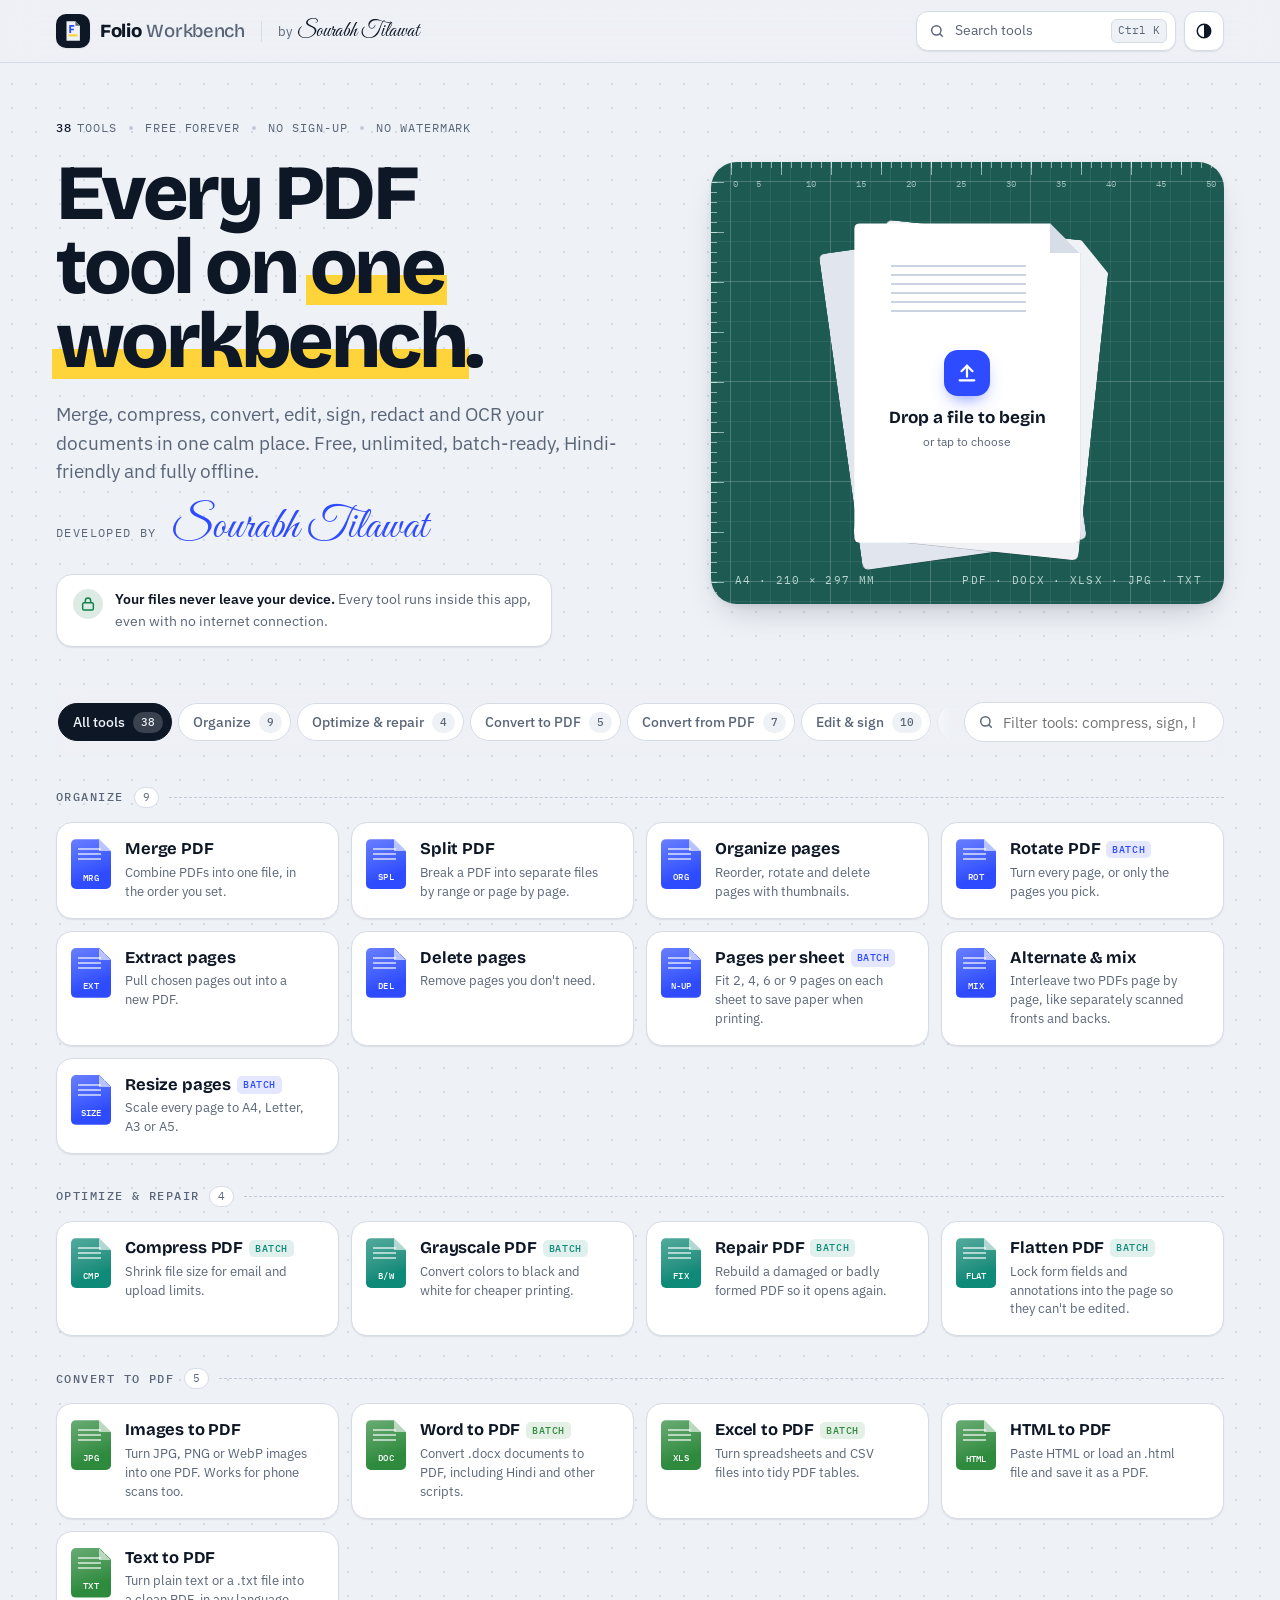
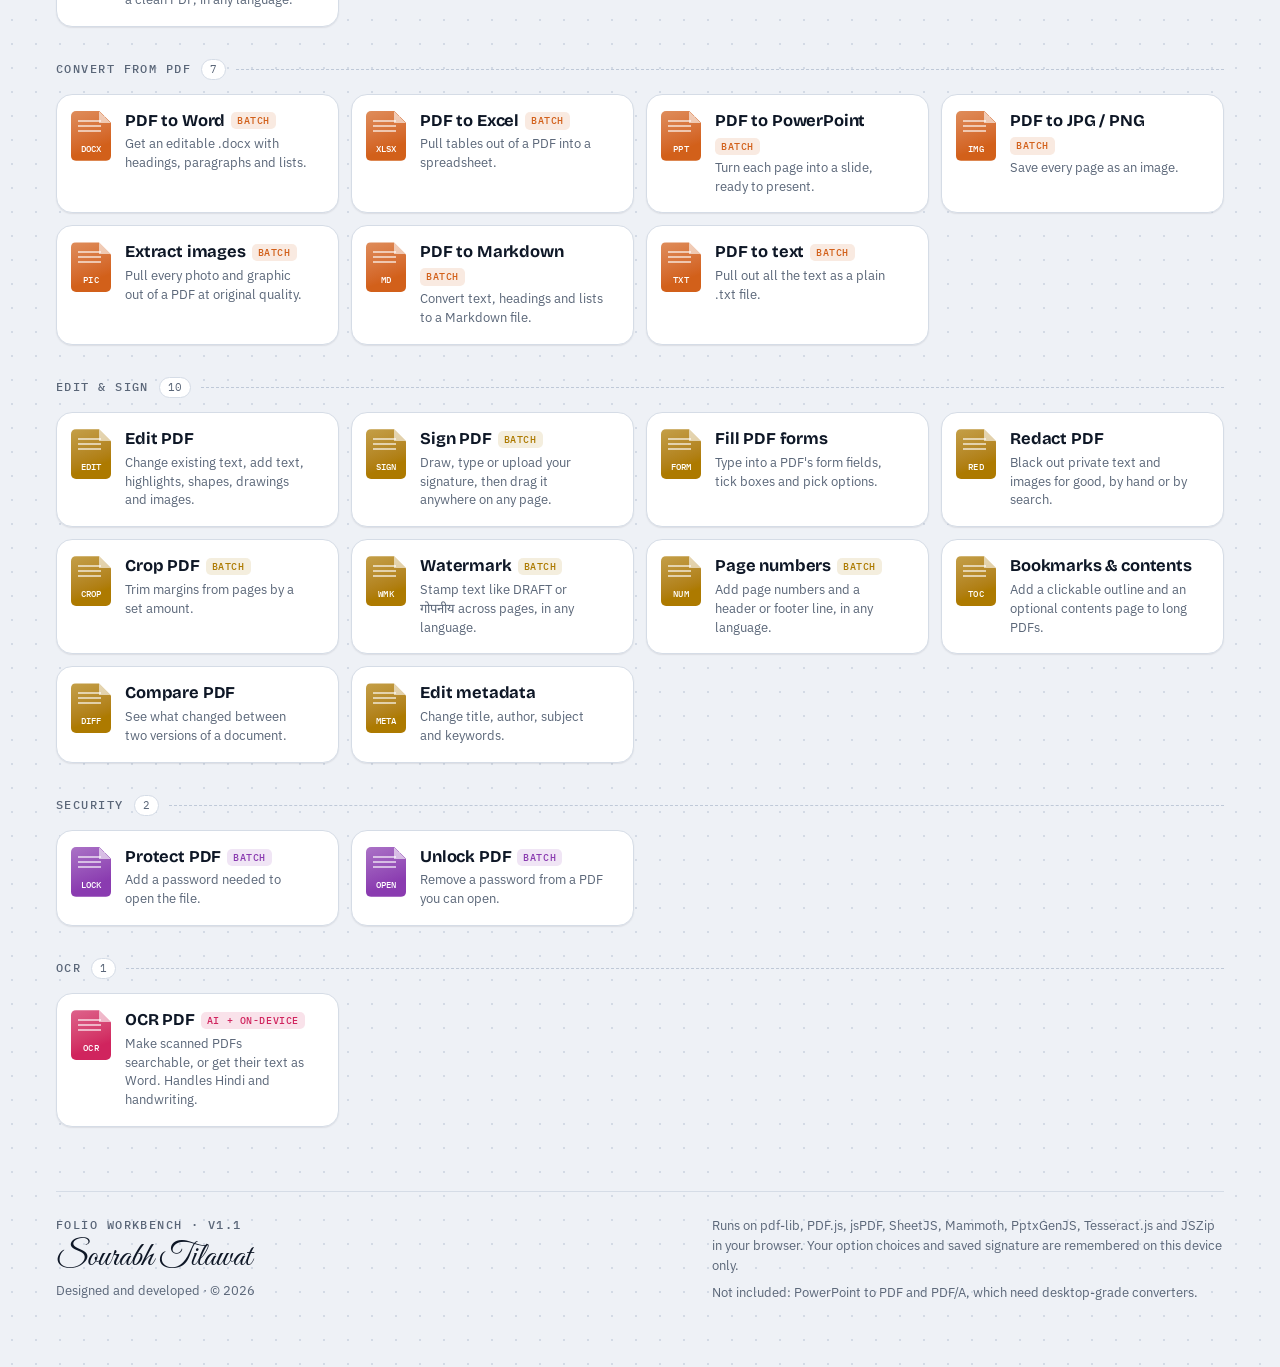
==== app/src/main/assets/www/index.html @ 25702f63 "Folio Workbench 1.1.0 Android project and bundle build workflow Co-Authored-By: Claude Opus 5.5 <nor" ====
<!doctype html><html lang="en"><head><meta charset="utf-8"><meta name="viewport" content="width=device-width,initial-scale=1,viewport-fit=cover"><style>:root{color-scheme:light;padding-top:env(safe-area-inset-top,0px);padding-bottom:env(safe-area-inset-bottom,0px)}body{margin:0;font:14px system-ui,sans-serif}img{max-width:100%}[hidden]{display:none!important}</style><meta name="theme-color" content="#13202D"><meta name="author" content="Sourabh Tilawat"><link rel="icon" href="icon.png"></head><body><script>window.FOLIO_ENV={offline:true,shell:"android"};</script><title>Folio Workbench</title>
<meta name="claude:viewport-fit-sides" content="cover">
<link rel="stylesheet" href="fonts/fonts.css">
<style>
/* Layout: sticky top bar (logo, search palette, theme). Home = hero (copy + a cutting-mat drop zone that takes any file) → sticky category tabs + filter → tool grid.
   A tool opens the bench: title + 3-step tracker, a files/page panel, a sticky options panel with the run button, then results. */
:root{
  --bg:#EEF1F6; --surface:#FFFFFF; --sunk:#E2E7EF; --ink:#0E1726; --muted:#5A6678; --line:#D5DCE6; --line2:#BFC9D8; --dot:#D3DAE5;
  --accent:#2F4BFF; --accent-ink:#FFFFFF; --accent-soft:#E2E7FF; --mark:#FFD43B; --sheet-ink:#FFFFFF;
  --g0:#2F4BFF; --g1:#0E8A78; --g2:#2E8B3E; --g3:#D2601A; --g4:#AD7A00; --g5:#8A3BB0; --g6:#D0245E;
  --ok:#13804A; --bad:#C2261B; --ins:#D7F2DF; --del:#FBDADA;
  --mat:#1D5A52; --mat-line:rgba(255,255,255,.07); --mat-line2:rgba(255,255,255,.14); --mat-tick:rgba(233,255,248,.55); --mat-ink:#E9FFF8;
  --paper:#FFFFFF; --paper2:#F0F2F6; --paper3:#E1E6EE; --paper-ink:#0E1726; --paper-rule:#CBD3E0; --paper-fold:#D7DDE7;
  --glass:rgba(238,241,246,.8);
  --shadow-1:0 1px 2px rgba(14,23,38,.06),0 1px 1px rgba(14,23,38,.03);
  --shadow-2:0 14px 34px -14px rgba(14,23,38,.28),0 2px 6px rgba(14,23,38,.06);
  --f-display:"Bricolage Grotesque","Segoe UI",system-ui,sans-serif;
  --f-body:"IBM Plex Sans",system-ui,-apple-system,"Segoe UI",Roboto,"Noto Sans","Noto Sans Devanagari",sans-serif;
  --f-mono:"IBM Plex Mono",ui-monospace,SFMono-Regular,Menlo,Consolas,monospace;
  --f-sig:"Great Vibes","Sacramento","Segoe Script","Brush Script MT",cursive;
  --tbh:62px; --r:16px; --ease:cubic-bezier(.2,.8,.2,1);
}
@media (prefers-color-scheme: dark){:root:not([data-theme="light"]){
  --bg:#090E18; --surface:#111A2B; --sunk:#172238; --ink:#E8EDF7; --muted:#95A2B8; --line:#22304A; --line2:#33456A; --dot:#172238;
  --accent:#8B9BFF; --accent-ink:#0A0F1C; --accent-soft:#1C2552; --mark:#F5C924; --sheet-ink:#0A0F1C;
  --g0:#8B9BFF; --g1:#3FD0B8; --g2:#6BD47C; --g3:#FF9A55; --g4:#F0C54A; --g5:#D49BF0; --g6:#FF7AA8;
  --ok:#4CD08E; --bad:#FF7A6B; --ins:#173F2B; --del:#4F1F27;
  --mat:#123A35; --mat-line:rgba(255,255,255,.05); --mat-line2:rgba(255,255,255,.10); --mat-tick:rgba(207,245,234,.45); --mat-ink:#CFF5EA;
  --glass:rgba(9,14,24,.78);
  --shadow-1:0 1px 2px rgba(0,0,0,.4); --shadow-2:0 18px 40px -16px rgba(0,0,0,.75),0 2px 6px rgba(0,0,0,.35);
  color-scheme:dark;
}}
:root[data-theme="dark"]{
  --bg:#090E18; --surface:#111A2B; --sunk:#172238; --ink:#E8EDF7; --muted:#95A2B8; --line:#22304A; --line2:#33456A; --dot:#172238;
  --accent:#8B9BFF; --accent-ink:#0A0F1C; --accent-soft:#1C2552; --mark:#F5C924; --sheet-ink:#0A0F1C;
  --g0:#8B9BFF; --g1:#3FD0B8; --g2:#6BD47C; --g3:#FF9A55; --g4:#F0C54A; --g5:#D49BF0; --g6:#FF7AA8;
  --ok:#4CD08E; --bad:#FF7A6B; --ins:#173F2B; --del:#4F1F27;
  --mat:#123A35; --mat-line:rgba(255,255,255,.05); --mat-line2:rgba(255,255,255,.10); --mat-tick:rgba(207,245,234,.45); --mat-ink:#CFF5EA;
  --glass:rgba(9,14,24,.78);
  --shadow-1:0 1px 2px rgba(0,0,0,.4); --shadow-2:0 18px 40px -16px rgba(0,0,0,.75),0 2px 6px rgba(0,0,0,.35);
  color-scheme:dark;
}
*{box-sizing:border-box}
html{scroll-padding-top:calc(var(--tbh) + 80px)}
html,body{background:var(--bg);color:var(--ink)}
body{font-family:var(--f-body);font-size:15px;line-height:1.55;-webkit-font-smoothing:antialiased;background-image:radial-gradient(var(--dot) 1px,transparent 1.4px);background-size:24px 24px}
body::before{content:"";position:fixed;inset:0 0 auto;height:env(safe-area-inset-top,0px);z-index:30;background:var(--bg)}
h1,h2,h3,h4{font-family:var(--f-display);text-wrap:balance;margin:0}
button,input,select,textarea{font:inherit;color:inherit}
button{cursor:pointer}
:focus-visible{outline:2px solid var(--accent);outline-offset:2px}
.mono{font-family:var(--f-mono);font-size:13px;font-variant-numeric:tabular-nums}
.gut{padding-left:max(16px,env(safe-area-inset-left,0px));padding-right:max(16px,env(safe-area-inset-right,0px))}
.wrap{max-width:1200px;margin:0 auto;padding-block:0 64px}
.grow{flex:1}
kbd{font-family:var(--f-mono);font-size:11px;padding:2px 6px;border-radius:6px;border:1px solid var(--line);background:var(--bg);color:var(--muted);white-space:nowrap}

/* top bar */
.topbar{position:sticky;top:env(safe-area-inset-top,0px);z-index:20;background:var(--glass);-webkit-backdrop-filter:saturate(1.5) blur(16px);backdrop-filter:saturate(1.5) blur(16px);border-bottom:1px solid var(--line)}
.tb-in{max-width:1200px;margin:0 auto;height:var(--tbh);display:flex;align-items:center;gap:16px}
.logo{display:flex;align-items:center;gap:10px;text-decoration:none;color:var(--ink);font-family:var(--f-display);font-size:18.5px;letter-spacing:-.015em;min-width:0}
.logo-mark{width:34px;height:34px;border-radius:10px;background:var(--ink);display:grid;place-items:center;flex:none;box-shadow:var(--shadow-1);transition:transform .3s var(--ease)}
.logo:hover .logo-mark{transform:rotate(-8deg)}
.logo-mark svg{width:26px;height:26px}
.logo b{font-weight:800}
.logo-text span{font-weight:500;color:var(--muted)}
.tb-credit{font-size:12.5px;color:var(--muted);padding-left:16px;border-left:1px solid var(--line);white-space:nowrap}
.tb-credit b{font-family:var(--f-sig);font-weight:400;font-size:21px;color:var(--ink);margin-left:2px;line-height:1}
.tb-actions{margin-left:auto;display:flex;gap:8px;align-items:center}
.tb-search{display:flex;align-items:center;gap:10px;height:40px;padding:0 8px 0 12px;border-radius:12px;border:1px solid var(--line);background:var(--surface);color:var(--muted);min-width:260px;box-shadow:var(--shadow-1);transition:border-color .2s,color .2s,transform .2s var(--ease)}
.tb-search:hover{border-color:var(--line2);color:var(--ink)}
.tb-search span{flex:1;text-align:left;font-size:14px}
.tb-icon{width:40px;height:40px;border-radius:12px;border:1px solid var(--line);background:var(--surface);display:grid;place-items:center;color:var(--ink);box-shadow:var(--shadow-1);transition:transform .25s var(--ease)}
.tb-icon:hover{transform:rotate(18deg)}
@media (max-width:760px){.tb-credit{display:none}.tb-search{min-width:0;width:40px;padding:0;justify-content:center}.tb-search span,.tb-search kbd{display:none}}

/* hero */
.hero{display:grid;grid-template-columns:minmax(0,1.08fr) minmax(0,.92fr);grid-template-areas:"top mat" "bot mat";column-gap:52px;align-items:center;padding-block:56px 36px}
.hero-top{grid-area:top;align-self:end}.hero-bot{grid-area:bot;align-self:start}.mat{grid-area:mat}
@media (max-width:900px){.hero{grid-template-columns:minmax(0,1fr);grid-template-areas:"top" "mat" "bot";row-gap:26px;padding-block:30px 18px}.hero-bot .credit{margin-top:0}}
@media (max-width:440px){.eyebrow span:nth-child(4){display:none}}
.eyebrow{display:flex;flex-wrap:wrap;gap:6px 0;margin:0 0 18px;font-family:var(--f-mono);font-size:12px;letter-spacing:.08em;text-transform:uppercase;color:var(--muted)}
.eyebrow span{display:inline-flex;align-items:center}
.eyebrow span+span::before{content:"";width:4px;height:4px;border-radius:50%;background:var(--line2);margin:0 12px}
.eyebrow b{color:var(--ink);font-weight:500;margin-right:5px}
.hero h1{font-size:clamp(40px,6.3vw,78px);font-weight:800;letter-spacing:-.045em;line-height:.95}
.hl{background:linear-gradient(transparent 58%,var(--mark) 58%,var(--mark) 90%,transparent 90%);padding:0 .05em;margin:0 -.05em;-webkit-box-decoration-break:clone;box-decoration-break:clone}
.lede{margin:22px 0 0;font-size:clamp(16px,1.55vw,18.5px);color:var(--muted);max-width:52ch}
.credit{margin:20px 0 0;display:flex;align-items:baseline;flex-wrap:wrap;gap:4px 14px}
.credit span{font-family:var(--f-mono);font-size:11.5px;letter-spacing:.12em;text-transform:uppercase;color:var(--muted)}
.credit b{font-family:var(--f-sig);font-weight:400;font-size:clamp(34px,3.6vw,44px);line-height:1;color:var(--accent)}
.privacy{margin:24px 0 0;display:flex;gap:12px;align-items:flex-start;padding:14px 16px;border-radius:16px;background:var(--surface);border:1px solid var(--line);box-shadow:var(--shadow-1);font-size:14px;color:var(--muted);max-width:62ch}
.privacy .lk{flex:none;width:30px;height:30px;border-radius:50%;display:grid;place-items:center;background:color-mix(in srgb,var(--ok) 15%,transparent);color:var(--ok)}
.privacy b{color:var(--ink)}

/* the cutting mat drop zone */
.mat{position:relative;border-radius:26px;background-color:var(--mat);
  background-image:linear-gradient(var(--mat-line) 1px,transparent 1px),linear-gradient(90deg,var(--mat-line) 1px,transparent 1px),linear-gradient(var(--mat-line2) 1px,transparent 1px),linear-gradient(90deg,var(--mat-line2) 1px,transparent 1px);
  background-size:20px 20px,20px 20px,100px 100px,100px 100px;background-position:-1px 19px,19px -1px,-1px 19px,19px -1px;
  aspect-ratio:5/4.3;max-width:100%;min-height:300px;cursor:pointer;overflow:hidden;display:grid;place-items:center;box-shadow:var(--shadow-2);outline-offset:4px;transition:box-shadow .35s var(--ease),transform .35s var(--ease)}
.mat::before{content:"";position:absolute;left:20px;right:0;top:0;height:14px;background:repeating-linear-gradient(90deg,var(--mat-tick) 0 1px,transparent 1px 10px) top/100% 6px no-repeat,repeating-linear-gradient(90deg,var(--mat-tick) 0 1px,transparent 1px 50px) top/100% 13px no-repeat}
.mat::after{content:"";position:absolute;top:20px;bottom:0;left:0;width:14px;background:repeating-linear-gradient(180deg,var(--mat-tick) 0 1px,transparent 1px 10px) left/6px 100% no-repeat,repeating-linear-gradient(180deg,var(--mat-tick) 0 1px,transparent 1px 50px) left/13px 100% no-repeat}
.mat-nums{position:absolute;top:15px;left:20px;display:grid;grid-auto-flow:column;grid-auto-columns:50px;font-family:var(--f-mono);font-size:9px;color:var(--mat-ink);opacity:.6;pointer-events:none}
.mat-nums span{transform:translateX(-50%)}
.mat-nums span:first-child{transform:translateX(2px)}
.mat:hover,.mat.over{transform:translateY(-3px)}
.mat.over{box-shadow:0 0 0 3px var(--mark),var(--shadow-2)}
.stack{position:relative;width:min(44%,230px);aspect-ratio:210/297;transition:transform .5s var(--ease)}
.mat:hover .stack,.mat.over .stack{transform:translateY(-10px) rotate(-1deg) scale(1.03)}
.paper{position:absolute;inset:0;background:var(--paper);border-radius:6px;clip-path:polygon(0 0,calc(100% - 30px) 0,100% 30px,100% 100%,0 100%);filter:drop-shadow(0 14px 22px rgba(0,0,0,.35))}
.paper.p3{background:var(--paper3);transform:rotate(-8deg) translate(-16px,12px)}
.paper.p2{background:var(--paper2);transform:rotate(6deg) translate(16px,6px);transition:transform .5s var(--ease)}
.mat:hover .paper.p2,.mat.over .paper.p2{transform:rotate(11deg) translate(26px,10px)}
.paper.p1{display:flex;flex-direction:column;align-items:center;justify-content:center;gap:6px;text-align:center;padding:14px;color:var(--paper-ink);animation:float 7s ease-in-out infinite}
.paper.p1::after{content:"";position:absolute;top:0;right:0;width:30px;height:30px;background:linear-gradient(45deg,var(--paper-fold) 50%,transparent 50%)}
.paper .lines{position:absolute;left:16%;right:24%;top:13%;height:16%;background:repeating-linear-gradient(to bottom,var(--paper-rule) 0 2px,transparent 2px 9px)}
.paper .up{width:46px;height:46px;border-radius:14px;display:grid;place-items:center;background:var(--g0);color:#fff;margin-top:18%;box-shadow:0 8px 18px -8px rgba(47,75,255,.8);transition:transform .4s var(--ease)}
.mat:hover .paper .up,.mat.over .paper .up{transform:translateY(-4px)}
.paper strong{font-family:var(--f-display);font-size:clamp(14px,1.6vw,17px);line-height:1.15;margin-top:6px}
.paper small{font-size:12px;color:#5A6678}
.mat-dims,.mat-types{position:absolute;bottom:16px;font-family:var(--f-mono);font-size:10.5px;letter-spacing:.12em;color:var(--mat-ink);opacity:.75;pointer-events:none}
.mat-dims{left:24px}.mat-types{right:22px}
@media (max-width:480px){.mat-types,.mat-dims{display:none}}
@keyframes float{0%,100%{transform:translateY(0) rotate(-1.5deg)}50%{transform:translateY(-6px) rotate(-.4deg)}}

/* shelf */
.shelfbar{position:sticky;top:calc(env(safe-area-inset-top,0px) + var(--tbh));z-index:10;display:flex;flex-wrap:wrap;gap:10px 14px;align-items:center;padding-block:12px;margin-top:6px;background:var(--glass);-webkit-backdrop-filter:blur(14px);backdrop-filter:blur(14px)}
.tabs{display:flex;gap:6px;overflow-x:auto;scrollbar-width:none;min-width:0;flex:1 1 0;padding:2px;-webkit-mask-image:linear-gradient(90deg,#000 calc(100% - 28px),transparent);mask-image:linear-gradient(90deg,#000 calc(100% - 28px),transparent)}
.tabs::-webkit-scrollbar{display:none}
.tab{flex:none;display:inline-flex;align-items:center;gap:8px;height:38px;padding:0 8px 0 14px;border-radius:999px;border:1px solid var(--line);background:var(--surface);font-size:14px;font-weight:500;color:var(--muted);transition:background .2s,color .2s,border-color .2s}
.tab .n{font-family:var(--f-mono);font-size:11px;color:var(--muted);background:var(--bg);border-radius:999px;padding:2px 8px}
.tab:hover{color:var(--ink);border-color:var(--line2)}
.tab.on{background:var(--ink);color:var(--bg);border-color:var(--ink)}
.tab.on .n{background:color-mix(in srgb,var(--bg) 20%,transparent);color:var(--bg)}
.find{flex:0 0 260px;position:relative;display:block}
.find input{width:100%;height:40px;padding:0 14px 0 38px;border-radius:999px;border:1px solid var(--line);background:var(--surface);transition:border-color .2s,box-shadow .2s}
.find input:focus{outline:none;border-color:var(--accent);box-shadow:0 0 0 4px var(--accent-soft)}
.find svg{position:absolute;left:14px;top:50%;transform:translateY(-50%);color:var(--muted);pointer-events:none}
@media (max-width:700px){.tabs{flex-basis:100%}.find{flex:1 1 100%}}
.recent{margin-top:20px}
.lbl,.group-head h2{font-family:var(--f-mono);font-size:12px;font-weight:500;text-transform:uppercase;letter-spacing:.12em;color:var(--muted)}
.recent-row{display:flex;gap:8px;flex-wrap:wrap;margin-top:10px}
.rchip{display:inline-flex;align-items:center;gap:9px;height:40px;padding:0 16px 0 9px;border-radius:999px;border:1px solid var(--line);background:var(--surface);font-weight:500;font-size:14px;box-shadow:var(--shadow-1);transition:transform .25s var(--ease),border-color .2s}
.rchip:hover{transform:translateY(-2px);border-color:var(--line2)}
.group{margin-top:32px}
.group-head{display:flex;align-items:center;gap:10px;margin-bottom:14px}
.group-head .cnt{font-family:var(--f-mono);font-size:11px;color:var(--muted);background:var(--surface);border:1px solid var(--line);border-radius:999px;padding:1px 8px}
.group-head::after{content:"";flex:1;border-top:1px dashed var(--line2)}
.grid{display:grid;grid-template-columns:repeat(auto-fill,minmax(255px,1fr));gap:12px}
.tool{position:relative;display:grid;grid-template-columns:auto minmax(0,1fr);gap:14px;align-items:start;text-align:left;padding:16px 30px 16px 14px;border-radius:var(--r);background:var(--surface);border:1px solid var(--line);box-shadow:var(--shadow-1);transition:transform .3s var(--ease),box-shadow .3s var(--ease),border-color .3s;animation:rise .55s var(--ease) both;animation-delay:calc(min(var(--i,0),16) * 16ms)}
.tool:hover{transform:translateY(-4px);box-shadow:var(--shadow-2);border-color:color-mix(in srgb,var(--gc) 55%,var(--line))}
.tool:active{transform:translateY(-1px) scale(.99)}
.tool:hover .sheet{transform:rotate(-8deg) translateY(-3px) scale(1.06)}
.tool-t{display:grid;gap:4px;min-width:0}
.tool-n{font-family:var(--f-display);font-weight:700;font-size:16.5px;letter-spacing:-.01em;display:flex;flex-wrap:wrap;align-items:center;gap:6px;line-height:1.25}
.tool-d{font-size:13px;color:var(--muted);line-height:1.45}
.go{position:absolute;right:14px;top:15px;color:var(--gc);opacity:0;transform:translateX(-6px);transition:opacity .25s,transform .25s var(--ease);font-weight:700}
.tool:hover .go,.tool:focus-visible .go{opacity:1;transform:none}
.tag{font-family:var(--f-mono);font-size:9.5px;font-weight:500;letter-spacing:.06em;padding:2px 6px;border-radius:5px;background:var(--gc);color:var(--surface);line-height:1.4}
.tag.soft{background:color-mix(in srgb,var(--gc) 13%,transparent);color:var(--gc)}
.nohit{color:var(--muted);margin-top:28px;font-size:15px}
.sheet{flex:none;position:relative;display:flex;align-items:flex-end;justify-content:center;width:40px;height:50px;padding-bottom:5px;border-radius:5px;background:linear-gradient(160deg,color-mix(in srgb,var(--gc) 72%,#fff) 0%,var(--gc) 72%);clip-path:polygon(0 0,calc(100% - 12px) 0,100% 12px,100% 100%,0 100%);transition:transform .35s var(--ease)}
.sheet::before{content:"";position:absolute;left:7px;right:10px;top:9px;height:15px;background:repeating-linear-gradient(to bottom,rgba(255,255,255,.6) 0 2px,transparent 2px 5px)}
.sheet::after{content:"";position:absolute;top:0;right:0;width:12px;height:12px;background:linear-gradient(45deg,rgba(255,255,255,.6) 50%,transparent 50%)}
.sheet span{position:relative;font-family:var(--f-mono);font-size:9px;font-weight:500;color:var(--sheet-ink);letter-spacing:.02em}
.sheet.mini{width:22px;height:28px;padding:0;clip-path:polygon(0 0,calc(100% - 7px) 0,100% 7px,100% 100%,0 100%)}
.sheet.mini::before{left:4px;right:6px;top:6px;height:9px}
.sheet.mini::after{width:7px;height:7px}
.sheet.mini span{display:none}
.sheet.big{width:60px;height:76px;padding-bottom:9px;clip-path:polygon(0 0,calc(100% - 18px) 0,100% 18px,100% 100%,0 100%)}
.sheet.big::before{left:11px;right:15px;top:14px;height:22px;background:repeating-linear-gradient(to bottom,rgba(255,255,255,.6) 0 3px,transparent 3px 7px)}
.sheet.big::after{width:18px;height:18px}
.sheet.big span{font-size:11px}

/* bench */
#bench.enter,#shelfWrap.enter{animation:rise .45s var(--ease)}
.bench-top{display:flex;flex-wrap:wrap;align-items:center;gap:16px 26px;padding-block:26px 4px}
.back{display:inline-flex;align-items:center;gap:8px;height:38px;padding:0 16px;border-radius:999px;border:1px solid var(--line);background:var(--surface);color:var(--muted);font-weight:500;font-size:14px;box-shadow:var(--shadow-1);transition:color .2s,border-color .2s,transform .25s var(--ease)}
.back:hover{color:var(--ink);border-color:var(--line2);transform:translateX(-3px)}
.bench-title{display:flex;align-items:center;gap:16px;min-width:0;flex:1 1 360px}
.bench-title .eb{font-family:var(--f-mono);font-size:11px;letter-spacing:.12em;text-transform:uppercase;color:var(--muted)}
.bench-title h2{font-size:clamp(28px,4.4vw,42px);font-weight:800;letter-spacing:-.035em;line-height:1.02}
.bench-title p{margin:6px 0 0;color:var(--muted);font-size:14.5px;max-width:60ch}
.steps{list-style:none;margin:0;padding:0;display:flex;gap:6px;counter-reset:s}
.steps li{display:inline-flex;align-items:center;gap:8px;height:34px;padding:0 13px 0 6px;border-radius:999px;font-size:13px;font-weight:500;color:var(--muted);border:1px solid var(--line);background:var(--surface);counter-increment:s;transition:color .25s,border-color .25s}
.steps li::before{content:counter(s);width:22px;height:22px;border-radius:50%;display:grid;place-items:center;font-family:var(--f-mono);font-size:11px;background:var(--bg);color:var(--muted);transition:background .25s,color .25s}
.steps li.on{color:var(--ink);border-color:var(--accent)}
.steps li.on::before{background:var(--accent);color:var(--accent-ink)}
.steps li.done::before{content:"✓";background:var(--ok);color:var(--surface)}
@media (max-width:620px){.steps li{font-size:0;gap:0;padding:0 5px}.steps li.on{font-size:13px;gap:8px;padding-right:13px}}
.cols{display:grid;grid-template-columns:minmax(0,1.6fr) minmax(300px,1fr);gap:20px;margin-top:22px;align-items:start}
@media (max-width:900px){.cols{grid-template-columns:minmax(0,1fr)}}
.panel{background:var(--surface);border:1px solid var(--line);border-radius:20px;padding:18px;min-width:0;box-shadow:var(--shadow-1)}
@media (min-width:901px){.panel.side{position:sticky;top:calc(env(safe-area-inset-top,0px) + var(--tbh) + 16px);max-height:calc(100vh - var(--tbh) - 32px);overflow:auto;overscroll-behavior:contain}}
.phead{display:flex;align-items:center;justify-content:space-between;gap:10px;margin-bottom:12px}
.phead h3{font-family:var(--f-mono);font-size:12px;font-weight:500;text-transform:uppercase;letter-spacing:.12em;color:var(--muted)}
.linkbtn{background:none;border:0;padding:0;color:var(--muted);font-size:13px;text-decoration:underline;text-underline-offset:3px}
.linkbtn:hover{color:var(--ink)}
.drop{display:grid;justify-items:center;gap:4px;border:1.5px dashed var(--line2);border-radius:16px;padding:24px 16px;text-align:center;cursor:pointer;background:var(--bg);transition:background .2s,border-color .2s}
.drop .dico{width:46px;height:46px;border-radius:14px;display:grid;place-items:center;background:var(--accent-soft);color:var(--accent);margin-bottom:6px;transition:transform .35s var(--ease)}
.drop:hover .dico,.drop.over .dico{transform:translateY(-4px)}
.drop.over,.drop:hover{border-color:var(--accent);background:var(--accent-soft)}
.drop .dtx{display:grid;gap:2px}
.drop strong{font-family:var(--f-display);font-size:17.5px}
.drop small{color:var(--muted)}
.drop .local{font-family:var(--f-mono);font-size:10.5px;letter-spacing:.08em;text-transform:uppercase;color:var(--ok);margin-top:6px}
.drop.compact{display:flex;align-items:center;gap:12px;padding:10px 14px;text-align:left}
.drop.compact .dico{width:34px;height:34px;border-radius:10px;margin:0}
.drop.compact strong{font-size:15px}
.drop.compact small,.drop.compact .local{display:none}
.files{list-style:none;margin:12px 0 0;padding:0;display:grid;gap:8px}
.file{display:flex;align-items:center;gap:12px;padding:8px 10px;border:1px solid var(--line);border-radius:14px;background:var(--bg);min-width:0}
.file .idx{font-family:var(--f-mono);font-size:12px;color:var(--muted);min-width:18px;text-align:right;flex:none}
.file .ft{flex:none;width:38px;height:48px;border-radius:6px;background:var(--surface);border:1px solid var(--line);display:grid;place-items:center;overflow:hidden}
.file .ft img{width:100%;height:100%;object-fit:cover;object-position:top;background:#fff}
.file .meta{min-width:0;flex:1}
.file .nm{font-weight:500;white-space:nowrap;overflow:hidden;text-overflow:ellipsis}
.file .sub{font-family:var(--f-mono);font-size:12px;color:var(--muted);font-variant-numeric:tabular-nums}
.fb{font-family:var(--f-mono);font-size:9px;font-weight:500;padding:2px 5px;border-radius:4px;color:var(--sheet-ink);background:var(--muted);letter-spacing:.03em}
.fb-pdf{background:var(--g6)}.fb-doc{background:var(--g0)}.fb-xls{background:var(--g2)}.fb-ppt{background:var(--g3)}.fb-img{background:var(--g5)}.fb-zip{background:var(--g4)}.fb-web{background:var(--g1)}
.lock{color:var(--bad)}
.iconbtn{flex:none;width:34px;height:34px;border:1px solid var(--line);background:var(--surface);border-radius:10px;line-height:1;font-size:15px;display:grid;place-items:center;transition:border-color .18s,transform .18s}
.iconbtn:hover:not(:disabled){border-color:var(--ink)}
.iconbtn:active:not(:disabled){transform:scale(.94)}
.iconbtn:disabled{opacity:.35;cursor:default}
.empty{color:var(--muted);font-size:14px;margin:12px 0 0}
.empty:empty{display:none}

/* options */
.opts{display:grid;gap:16px}
.field{display:grid;gap:6px;min-width:0}
.field>label{font-weight:600;font-size:13.5px}
.hint{font-size:12.5px;color:var(--muted)}
.field input[type=text],.field input[type=password],.field input[type=number],.field select,.field textarea,.formlist input[type=text],.formlist select,.inline input{width:100%;height:40px;padding:0 12px;border:1px solid var(--line);border-radius:11px;background:var(--bg);transition:border-color .2s,box-shadow .2s}
.field textarea{height:auto;min-height:140px;padding:10px 12px;resize:vertical;font-family:var(--f-mono);font-size:13px}
.field input:focus,.field select:focus,.field textarea:focus,.formlist input:focus,.formlist select:focus,.inline input:focus,.edbar input:focus{outline:none;border-color:var(--accent);box-shadow:0 0 0 4px var(--accent-soft)}
.field input[type=color]{width:56px;height:40px;border:1px solid var(--line);border-radius:11px;background:var(--bg);padding:3px}
.field input[type=range]{width:100%;accent-color:var(--accent)}
.row2{display:grid;grid-template-columns:1fr 1fr;gap:10px}
.seg{display:flex;flex-wrap:wrap;gap:6px}
.seg label{position:relative;font-weight:500;font-size:13.5px;border:1px solid var(--line);border-radius:999px;padding:7px 14px;cursor:pointer;background:var(--bg);color:var(--muted);transition:background .18s,color .18s,border-color .18s}
.seg label:hover{color:var(--ink);border-color:var(--line2)}
.seg input{position:absolute;opacity:0;pointer-events:none}
.seg label:has(input:checked){border-color:var(--accent);background:var(--accent);color:var(--accent-ink)}
.seg label:has(input:focus-visible){outline:2px solid var(--accent);outline-offset:2px}
.note{font-size:13px;color:var(--muted);background:color-mix(in srgb,var(--mark) 16%,transparent);border-radius:12px;padding:10px 12px;margin:0}
.note b{color:var(--ink)}
.inline{display:flex;gap:8px}
.ck{display:flex;gap:8px;align-items:center;font-size:14px}
.run{position:relative;width:100%;margin-top:18px;height:54px;display:flex;align-items:center;justify-content:center;gap:10px;border:0;border-radius:15px;background:linear-gradient(180deg,color-mix(in srgb,var(--accent) 86%,#fff),var(--accent));color:var(--accent-ink);font-weight:600;font-size:16.5px;box-shadow:0 12px 26px -12px color-mix(in srgb,var(--accent) 75%,transparent),inset 0 1px 0 rgba(255,255,255,.25);transition:transform .2s var(--ease),filter .2s,opacity .2s}
.run:hover:not(:disabled){transform:translateY(-1px);filter:brightness(1.06)}
.run:active:not(:disabled){transform:translateY(1px) scale(.99)}
.run .arrow{transition:transform .25s var(--ease)}
.run:hover:not(:disabled) .arrow{transform:translateX(4px)}
.run:disabled{opacity:.42;cursor:default;box-shadow:none}
.run.busy:disabled{opacity:1;cursor:progress}
.spin{width:18px;height:18px;border-radius:50%;border:2.5px solid color-mix(in srgb,var(--accent-ink) 30%,transparent);border-top-color:var(--accent-ink);animation:spin .8s linear infinite}
@keyframes spin{to{transform:rotate(360deg)}}
.progress{margin-top:14px;display:grid;gap:8px}
.bar{height:8px;background:var(--sunk);border-radius:99px;overflow:hidden}
.bar i{display:block;height:100%;width:0;border-radius:99px;background-color:var(--accent);background-image:linear-gradient(90deg,transparent,rgba(255,255,255,.4),transparent);background-size:80px 100%;background-repeat:no-repeat;animation:shimmer 1.2s linear infinite;transition:width .3s var(--ease)}
@keyframes shimmer{from{background-position:-80px 0}to{background-position:calc(100% + 80px) 0}}
.prow{display:flex;justify-content:space-between;gap:10px;font-family:var(--f-mono);font-size:12px;color:var(--muted);min-width:0}
.prow span{min-width:0;overflow:hidden;text-overflow:ellipsis;white-space:nowrap}
.prow b{color:var(--ink);font-weight:500;font-variant-numeric:tabular-nums}
.err{margin-top:12px;display:flex;gap:10px;align-items:flex-start;padding:12px 14px;border-radius:12px;background:color-mix(in srgb,var(--bad) 11%,transparent);color:var(--bad);font-size:14px;font-weight:500}
.err::before{content:"!";flex:none;width:20px;height:20px;border-radius:50%;display:grid;place-items:center;background:var(--bad);color:var(--surface);font-weight:700;font-size:12px}

/* results */
.results{margin-top:20px;border-radius:22px;background:var(--surface);border:1px solid var(--line);padding:20px;min-width:0;box-shadow:var(--shadow-2)}
.results.pop{animation:rise .5s var(--ease)}
.res-head{display:flex;gap:14px;align-items:center;margin-bottom:16px}
.check{flex:none;width:48px;height:48px}
.check svg{width:100%;height:100%;fill:none;stroke:var(--ok);stroke-width:3;stroke-linecap:round;stroke-linejoin:round}
.check circle{opacity:.3;stroke-dasharray:151;animation:drawc .6s var(--ease) both}
.check path{stroke-dasharray:36;animation:drawp .45s .25s var(--ease) both}
@keyframes drawc{from{stroke-dashoffset:151}to{stroke-dashoffset:0}}
@keyframes drawp{from{stroke-dashoffset:36}to{stroke-dashoffset:0}}
.results h3{font-family:var(--f-display);font-size:26px;letter-spacing:-.025em;line-height:1.1}
.results.live h3{color:var(--accent)}
.results .sum{margin:3px 0 0;color:var(--muted);font-size:14px}
.outs{display:grid;gap:8px}
.out{display:flex;align-items:center;gap:12px;padding:10px 12px;border-radius:14px;background:var(--bg);border:1px solid var(--line);min-width:0}
.out .nm{flex:1;min-width:0;white-space:nowrap;overflow:hidden;text-overflow:ellipsis;font-weight:500}
.out .sz{font-family:var(--f-mono);font-size:12px;color:var(--muted)}
.out.zip{background:color-mix(in srgb,var(--accent) 8%,var(--bg));border-color:color-mix(in srgb,var(--accent) 35%,var(--line))}
.dl{height:38px;padding:0 16px;border-radius:11px;border:1px solid var(--accent);background:transparent;color:var(--accent);font-weight:600;font-size:14px;flex:none;transition:background .2s,filter .2s,transform .2s var(--ease)}
.dl:hover{background:var(--accent-soft)}
.dl:active{transform:scale(.97)}
.dl.primary{background:var(--accent);color:var(--accent-ink)}
.dl.primary:hover{filter:brightness(1.08)}
.dl:disabled{opacity:.5;cursor:default}
.next{display:flex;flex-wrap:wrap;align-items:center;gap:8px;margin-top:18px;padding-top:16px;border-top:1px dashed var(--line2)}
.next .lbl{margin-right:4px}
.nchip{display:inline-flex;align-items:center;gap:8px;height:38px;padding:0 14px 0 8px;border-radius:999px;border:1px solid var(--line);background:var(--surface);font-weight:500;font-size:13.5px;transition:border-color .2s,transform .25s var(--ease)}
.nchip:hover{border-color:var(--gc);transform:translateY(-2px)}
.chain{display:inline-flex;gap:6px;margin-left:auto}
.chain select{height:38px;border-radius:11px;border:1px solid var(--line);background:var(--bg);padding:0 8px;max-width:190px}
@media (max-width:620px){.chain{margin-left:0;width:100%}.chain select{flex:1;max-width:none}}
.pv{margin-top:16px;border-top:1px dashed var(--line2);padding-top:16px;display:grid;gap:10px}
.pvpair{display:flex;flex-wrap:wrap;gap:18px;justify-content:center}
.pvpair figure{margin:0;display:grid;gap:8px;justify-items:center}
.pvpair figcaption{font-family:var(--f-mono);font-size:11px;letter-spacing:.1em;text-transform:uppercase;color:var(--muted)}
.pvpair canvas{background:#fff;border-radius:3px;box-shadow:0 2px 6px rgba(0,0,0,.18),0 16px 30px -16px rgba(0,0,0,.4);max-width:100%;height:auto}
.pv .edbar{justify-content:center}
.textprev{margin-top:12px;max-height:420px;overflow:auto;background:var(--bg);border:1px solid var(--line);border-radius:14px;padding:14px;font-size:14px;white-space:pre-wrap;overflow-wrap:anywhere}
.textprev.code{font-family:var(--f-mono);font-size:12px}
.diff{white-space:normal;line-height:1.7}
.diff ins{background:var(--ins);text-decoration:none;border-radius:3px;padding:0 2px}
.diff del{background:var(--del);border-radius:3px;padding:0 2px}
.diff h4{font-family:var(--f-mono);font-size:12px;color:var(--muted);margin:14px 0 4px;font-weight:500}

/* organize */
.thumbs{display:grid;grid-template-columns:repeat(auto-fill,minmax(116px,1fr));gap:10px;margin-top:14px}
.thumb{border:1px solid var(--line);border-radius:14px;background:var(--bg);padding:10px 8px 8px;display:grid;gap:6px;justify-items:center;transition:transform .25s var(--ease),box-shadow .25s}
.thumb:hover{transform:translateY(-2px);box-shadow:var(--shadow-2)}
.thumb .pv0{height:124px;display:flex;align-items:center;justify-content:center;width:100%}
.thumb canvas{max-width:96px;max-height:120px;background:#fff;border-radius:2px;box-shadow:0 1px 4px rgba(0,0,0,.25);transition:transform .3s var(--ease)}
.thumb .no{font-family:var(--f-mono);font-size:12px;color:var(--muted)}
.thumb .acts{display:flex;gap:4px}
.thumb .iconbtn{width:26px;height:26px;font-size:13px;border-radius:8px}

/* signature */
.sigcard{display:grid;gap:10px}
.sigtabs{display:flex;padding:4px;border-radius:13px;background:var(--bg);border:1px solid var(--line);gap:4px}
.sigtabs button{flex:1;height:34px;border:0;border-radius:10px;background:transparent;font-weight:600;font-size:13.5px;color:var(--muted);transition:background .2s,color .2s,box-shadow .2s}
.sigtabs button.on{background:var(--surface);color:var(--ink);box-shadow:var(--shadow-1)}
.pad{width:100%;height:160px;border-radius:14px;background:var(--paper);border:1px solid var(--line);touch-action:none;cursor:crosshair;display:block;background-image:linear-gradient(transparent 108px,var(--paper-rule) 108px,var(--paper-rule) 109px,transparent 109px)}
.padbar{display:flex;align-items:center;gap:10px;flex-wrap:wrap}
.swatches{display:flex;gap:6px}
.swatch{width:26px;height:26px;border-radius:50%;border:3px solid var(--surface);background:var(--sw);box-shadow:0 0 0 1px var(--line2);transition:transform .15s,box-shadow .15s}
.swatch.on{box-shadow:0 0 0 2px var(--accent);transform:scale(1.1)}
.padbar input[type=range]{flex:1;min-width:70px;accent-color:var(--accent)}
.sigfonts{display:grid;grid-template-columns:1fr 1fr;gap:8px}
.sigfonts button{height:64px;border-radius:13px;border:1px solid var(--line);background:var(--paper);color:var(--paper-ink);font-size:25px;overflow:hidden;white-space:nowrap;text-overflow:ellipsis;padding:0 10px;transition:border-color .2s,box-shadow .2s,transform .2s var(--ease)}
.sigfonts button:hover{transform:translateY(-1px)}
.sigfonts button.on{border-color:var(--accent);box-shadow:0 0 0 4px var(--accent-soft)}
.sigpane{display:grid;gap:10px}
.tray{display:flex;flex-wrap:wrap;gap:10px;align-items:center}
.sigchip{display:flex;align-items:center;gap:12px;padding:6px 16px 6px 6px;border-radius:16px;border:1.5px dashed var(--accent);background:var(--accent-soft);touch-action:none;cursor:grab;-webkit-user-select:none;user-select:none;text-align:left;transition:transform .25s var(--ease),box-shadow .25s}
.sigchip:hover{transform:translateY(-2px);box-shadow:var(--shadow-2)}
.sigchip:active{cursor:grabbing}
.sigchip.empty{border-color:var(--line2);background:var(--bg);cursor:pointer}
.sigchip-ink{width:104px;height:46px;border-radius:10px;background:var(--paper);display:grid;place-items:center;overflow:hidden;border:1px solid var(--line)}
.sigchip-ink img{max-width:94px;max-height:38px}
.sigchip-t{display:grid;line-height:1.3}
.sigchip-t b{font-size:14px}
.sigchip-t small{font-size:12px;color:var(--muted)}
.ghost{position:fixed;z-index:70;pointer-events:none;transform:translate(-50%,-50%) rotate(-4deg);filter:drop-shadow(0 14px 20px rgba(0,0,0,.35));background:rgba(255,255,255,.7);border-radius:8px;padding:4px;outline:1.5px dashed var(--accent)}

/* page editor */
.ed{display:grid;gap:10px;margin-top:14px}
.edbar{display:flex;flex-wrap:wrap;gap:8px;align-items:center}
.edbar input[type=text]{flex:1;min-width:140px;height:36px;padding:0 12px;border:1px solid var(--line);border-radius:10px;background:var(--bg)}
.edbar input[type=number]{width:74px;height:36px;padding:0 8px;border:1px solid var(--line);border-radius:10px;background:var(--bg)}
.edbar input[type=color]{width:42px;height:36px;border:1px solid var(--line);border-radius:10px;padding:3px;background:var(--bg)}
.small{height:36px;white-space:nowrap;display:inline-flex;align-items:center;gap:6px;font-size:13px;font-weight:500;border:1px solid var(--line);background:var(--surface);border-radius:11px;padding:0 13px;transition:border-color .18s,transform .2s var(--ease)}
.small:hover:not(:disabled){border-color:var(--line2);transform:translateY(-1px)}
.small:disabled{opacity:.42;cursor:default}
.ed-wrap{overflow:auto;border-radius:16px;background:var(--sunk);padding:14px;max-height:80vh;border:1px solid var(--line);overscroll-behavior:contain}
.ed-stage{position:relative;margin:0 auto;background:var(--paper);border-radius:2px;box-shadow:0 2px 6px rgba(0,0,0,.16),0 22px 44px -22px rgba(0,0,0,.5);transition:box-shadow .2s}
.ed-stage.drop-target{box-shadow:0 0 0 3px var(--accent),0 22px 44px -22px rgba(0,0,0,.5)}
.ed-stage canvas{position:absolute;left:0;top:0;width:100%;height:100%}
.ed-stage canvas+canvas{touch-action:none;cursor:crosshair}
.ed-loading{margin-top:14px;padding:40px;text-align:center;color:var(--muted);border-radius:16px;background:var(--sunk)}
.pgstrip{display:flex;gap:8px;overflow-x:auto;padding:4px 2px 6px;scrollbar-width:thin}
.pgstrip:empty{display:none}
.pgbtn{flex:none;position:relative;padding:4px;border-radius:10px;border:2px solid transparent;background:transparent;display:grid;justify-items:center;gap:3px;transition:border-color .2s}
.pgbtn:hover{border-color:var(--line2)}
.pgbtn canvas{height:72px;width:auto;background:#fff;border-radius:2px;box-shadow:0 1px 3px rgba(0,0,0,.25)}
.pgbtn span{font-family:var(--f-mono);font-size:10.5px;color:var(--muted)}
.pgbtn.on{border-color:var(--accent)}
.pgbtn.has::after{content:"";position:absolute;top:6px;right:6px;width:9px;height:9px;border-radius:50%;background:var(--accent);box-shadow:0 0 0 2px var(--surface)}

/* forms + chat */
.formlist{display:grid;gap:12px;margin-top:14px}
.formlist .fi{display:grid;gap:5px}
.formlist .fi>span{font-size:13px;font-weight:600;overflow-wrap:anywhere}
.chat{margin-top:14px;display:grid;gap:10px}
.chatlog{display:grid;gap:10px;max-height:480px;overflow:auto}
.msg{padding:11px 14px;border-radius:16px;white-space:pre-wrap;overflow-wrap:anywhere;font-size:14px;animation:rise .3s var(--ease)}
.msg.me{background:var(--accent);color:var(--accent-ink);justify-self:end;max-width:88%;border-bottom-right-radius:6px}
.msg.ai{background:var(--bg);border:1px solid var(--line);border-bottom-left-radius:6px}
.chatbar{display:flex;gap:8px}
.chatbar input{flex:1;min-width:0;height:42px;padding:0 14px;border:1px solid var(--line);border-radius:12px;background:var(--bg)}

/* overlays */
.overlay{position:fixed;inset:0;z-index:40;background:color-mix(in srgb,#05080F 45%,transparent);-webkit-backdrop-filter:blur(6px);backdrop-filter:blur(6px);display:flex;justify-content:center;align-items:flex-start;padding:max(9vh,calc(env(safe-area-inset-top,0px) + 20px)) max(16px,env(safe-area-inset-right,0px)) calc(20px + env(safe-area-inset-bottom,0px)) max(16px,env(safe-area-inset-left,0px));animation:fade .2s ease;overflow:auto}
@keyframes fade{from{opacity:0}}
.pal,.modal{width:min(660px,100%);background:var(--surface);border:1px solid var(--line);border-radius:22px;box-shadow:0 40px 90px -24px rgba(0,0,0,.55);overflow:hidden;animation:pop .28s var(--ease)}
@keyframes pop{from{transform:translateY(-10px) scale(.98)}}
.pal-in{display:flex;align-items:center;gap:12px;padding:0 18px;border-bottom:1px solid var(--line);color:var(--muted)}
.pal-in input{flex:1;height:60px;border:0;background:transparent;font-size:18px;outline:none;min-width:0;color:var(--ink)}
.pal-list{list-style:none;margin:0;padding:8px;max-height:min(440px,58vh);overflow:auto}
.pal-item{width:100%;display:flex;align-items:center;gap:12px;padding:10px;border-radius:13px;border:0;background:transparent;text-align:left}
.pal-item.on,.pal-item:hover{background:var(--bg)}
.pal-t{display:grid;min-width:0;flex:1}
.pal-t b{font-family:var(--f-display);font-size:15.5px}
.pal-t small{color:var(--muted);font-size:12.5px;white-space:nowrap;overflow:hidden;text-overflow:ellipsis}
.pal-g{font-family:var(--f-mono);font-size:10.5px;color:var(--muted);text-transform:uppercase;letter-spacing:.08em;white-space:nowrap}
.pal-none{padding:22px;color:var(--muted);text-align:center}
.pal-foot{display:flex;gap:16px;padding:10px 18px;border-top:1px solid var(--line);font-size:12px;color:var(--muted)}
@media (max-width:560px){.pal-g,.pal-foot,.pal-in kbd{display:none}}
.modal{width:min(780px,100%);padding:22px}
.modal-head{display:flex;gap:14px;align-items:center;margin-bottom:6px}
.mh-ico{flex:none;width:46px;height:46px;border-radius:14px;display:grid;place-items:center;background:var(--accent-soft);color:var(--accent)}
.modal-head>div{min-width:0;flex:1}
.modal-head h3{font-size:22px;letter-spacing:-.02em;overflow-wrap:anywhere;line-height:1.15}
.modal-head p{margin:3px 0 0;color:var(--muted);font-size:14px}
.modal .lbl{display:block;margin:18px 0 10px}
.pick-grid{display:grid;grid-template-columns:repeat(auto-fill,minmax(220px,1fr));gap:10px}
.pick{display:flex;gap:12px;align-items:center;text-align:left;padding:12px;border-radius:16px;border:1px solid var(--line);background:var(--bg);transition:border-color .2s,transform .25s var(--ease),box-shadow .25s,background .2s}
.pick:hover,.pick:focus-visible{border-color:var(--gc);transform:translateY(-2px);background:var(--surface);box-shadow:var(--shadow-2)}
.pick>span:last-child{display:grid;min-width:0;gap:2px}
.pick b{font-family:var(--f-display);font-size:15.5px}
.pick small{font-size:12.5px;color:var(--muted);line-height:1.35}
.pick-row{display:flex;flex-wrap:wrap;gap:8px}
.pick-mini{display:inline-flex;align-items:center;gap:8px;height:36px;padding:0 14px 0 7px;border-radius:999px;border:1px solid var(--line);background:var(--surface);font-size:13.5px;font-weight:500;transition:border-color .2s,transform .2s var(--ease)}
.pick-mini:hover{border-color:var(--gc);transform:translateY(-1px)}
.toast{position:fixed;left:50%;bottom:calc(24px + env(safe-area-inset-bottom,0px));transform:translate(-50%,16px);opacity:0;z-index:80;display:flex;align-items:center;gap:10px;background:var(--ink);color:var(--bg);padding:11px 18px 11px 12px;border-radius:15px;font-size:14px;font-weight:500;box-shadow:0 18px 40px -12px rgba(0,0,0,.5);max-width:calc(100% - 32px);transition:transform .32s var(--ease),opacity .32s}
.toast.show{transform:translate(-50%,0);opacity:1}
.toast .ti{flex:none;width:22px;height:22px;border-radius:50%;display:grid;place-items:center;font-size:12px;font-weight:700;background:var(--accent);color:var(--accent-ink)}
.toast .ti::before{content:"i"}
.toast.ok .ti{background:var(--ok);color:var(--surface)}.toast.ok .ti::before{content:"✓"}
.toast.err .ti{background:var(--bad);color:var(--surface)}.toast.err .ti::before{content:"!"}
body.has-bar .toast{bottom:calc(96px + env(safe-area-inset-bottom,0px))}
.actionbar{position:fixed;left:0;right:0;bottom:0;z-index:25;padding:12px max(16px,env(safe-area-inset-right,0px)) calc(12px + env(safe-area-inset-bottom,0px)) max(16px,env(safe-area-inset-left,0px));background:var(--glass);-webkit-backdrop-filter:blur(16px);backdrop-filter:blur(16px);border-top:1px solid var(--line);animation:up .3s var(--ease)}
.actionbar .run{margin:0}
@keyframes up{from{transform:translateY(100%)}}
footer{margin-top:64px;padding-top:24px;border-top:1px solid var(--line);display:flex;flex-wrap:wrap;justify-content:space-between;gap:18px 40px;color:var(--muted);font-size:13px}
.foot-sig{display:grid;gap:2px}
.foot-sig b{font-family:var(--f-sig);font-weight:400;font-size:34px;color:var(--ink);line-height:1.15}
.foot-notes{display:grid;gap:6px;max-width:64ch;align-content:start}
@keyframes rise{from{transform:translateY(12px)}}
@media (prefers-reduced-motion:reduce){*,*::before,*::after{animation-duration:.01ms!important;animation-iteration-count:1!important;transition-duration:.01ms!important}}
</style>

<header class="topbar">
  <div class="tb-in gut">
    <a class="logo" href="#" id="homeLink" aria-label="Folio Workbench, all tools">
      <span class="logo-mark" aria-hidden="true"><svg viewBox="0 0 32 32"><path d="M8 4h11l5.5 5.5V28H8z" style="fill:var(--bg)"/><path d="M19 4v5.5h5.5z" style="fill:var(--muted)"/><rect x="10.5" y="20" width="11" height="2.8" rx=".6" style="fill:var(--mark)"/><path d="M11.4 8.6h6.1v2.1h-3.8v2.5h3.4v2h-3.4v3.4h-2.3z" style="fill:var(--accent)"/></svg></span>
      <span class="logo-text"><b>Folio</b> <span>Workbench</span></span>
    </a>
    <span class="tb-credit">by <b>Sourabh Tilawat</b></span>
    <div class="tb-actions">
      <button class="tb-search" id="openPalette" type="button" aria-label="Search tools"><svg width="16" height="16" viewBox="0 0 24 24" fill="none" stroke="currentColor" stroke-width="2.2" stroke-linecap="round" aria-hidden="true"><circle cx="11" cy="11" r="7"/><path d="m20 20-3.5-3.5"/></svg><span>Search tools</span><kbd id="kbdHint">Ctrl K</kbd></button>
      <button class="tb-icon" id="themeBtn" type="button" hidden aria-label="Switch theme"><svg width="18" height="18" viewBox="0 0 24 24" aria-hidden="true"><circle cx="12" cy="12" r="9" fill="none" stroke="currentColor" stroke-width="2"/><path d="M12 3a9 9 0 0 1 0 18z" fill="currentColor"/></svg></button>
    </div>
  </div>
</header>

<div class="wrap gut">
  <main id="shelfWrap">
    <section class="hero">
      <div class="hero-top">
        <p class="eyebrow"><span><b id="toolCount">42</b> tools</span><span>Free forever</span><span>No sign-up</span><span>No watermark</span></p>
        <h1>Every PDF tool on <span class="hl">one workbench</span>.</h1>
        <p class="lede" id="lede">Merge, compress, convert, edit, sign, redact and OCR your documents in one calm place. Free, unlimited, batch-ready and Hindi-friendly.</p>
      </div>
      <div class="hero-bot">
        <p class="credit"><span>Developed by</span> <b>Sourabh Tilawat</b></p>
        <p class="privacy"><span class="lk" aria-hidden="true"><svg width="16" height="16" viewBox="0 0 24 24" fill="none" stroke="currentColor" stroke-width="2.2"><rect x="4" y="10" width="16" height="11" rx="2"/><path d="M8 10V7a4 4 0 0 1 8 0v3"/></svg></span><span id="privText"><b>Your files never leave your device.</b> Every tool works inside this browser tab, with no upload to any server. The only exception is the AI tools: when you run one, the document's text (or page images, for AI OCR) is sent to Claude.</span></p>
      </div>
      <div class="mat" id="heroDrop" tabindex="0" role="button" aria-label="Choose a file to start">
        <span class="mat-nums" aria-hidden="true"><span>0</span><span>5</span><span>10</span><span>15</span><span>20</span><span>25</span><span>30</span><span>35</span><span>40</span><span>45</span><span>50</span><span>55</span></span>
        <span class="stack">
          <span class="paper p3"></span><span class="paper p2"></span>
          <span class="paper p1"><span class="lines"></span><span class="up"><svg width="22" height="22" viewBox="0 0 24 24" fill="none" stroke="currentColor" stroke-width="2.4" stroke-linecap="round" stroke-linejoin="round" aria-hidden="true"><path d="M12 16V4"/><path d="m6 10 6-6 6 6"/><path d="M4 20h16"/></svg></span><strong>Drop a file to begin</strong><small>or tap to choose</small></span>
        </span>
        <span class="mat-dims">A4 · 210 × 297 MM</span>
        <span class="mat-types">PDF · DOCX · XLSX · JPG · TXT</span>
      </div>
      <input type="file" id="heroIn" multiple hidden accept=".pdf,.docx,.xlsx,.xlsm,.xls,.ods,.csv,.txt,.md,.log,.json,.html,.htm,image/*">
    </section>

    <div class="shelfbar">
      <div class="tabs" id="tabs" role="tablist" aria-label="Tool categories"></div>
      <label class="find"><svg width="16" height="16" viewBox="0 0 24 24" fill="none" stroke="currentColor" stroke-width="2.2" stroke-linecap="round" aria-hidden="true"><circle cx="11" cy="11" r="7"/><path d="m20 20-3.5-3.5"/></svg><input type="search" id="find" placeholder="Filter tools: compress, sign, hindi…" aria-label="Filter tools"></label>
    </div>
    <section class="recent" id="recent" hidden><h2 class="lbl">Recently used</h2><div class="recent-row" id="recentRow"></div></section>
    <div id="shelf"></div>
  </main>

  <section id="bench" hidden>
    <div class="bench-top">
      <button class="back" id="back" type="button"><span aria-hidden="true">←</span> All tools</button>
      <div class="bench-title"><div class="sheet big" id="bSheet"><span></span></div><div><span class="eb" id="bGroup"></span><h2 id="bName"></h2><p id="bDesc"></p></div></div>
      <ol class="steps" id="steps" aria-label="Progress"><li data-s="1">Add files</li><li data-s="2">Options</li><li data-s="3">Download</li></ol>
    </div>
    <div class="cols">
      <div class="panel">
        <div class="phead"><h3 id="filesHead">Files</h3></div>
        <div class="drop" id="drop" tabindex="0" role="button" aria-label="Choose files">
          <span class="dico" aria-hidden="true"><svg width="22" height="22" viewBox="0 0 24 24" fill="none" stroke="currentColor" stroke-width="2.3" stroke-linecap="round" stroke-linejoin="round"><path d="M12 16V4"/><path d="m6 10 6-6 6 6"/><path d="M4 20h16"/></svg></span>
          <span class="dtx"><strong id="dropMain">Drop PDFs here</strong><small id="dropSub">or click to choose from your device</small></span>
          <span class="local">Processed on this device</span>
        </div>
        <input type="file" id="fileIn" hidden>
        <ul class="files" id="fileList"></ul>
        <p class="empty" id="fileEmpty"></p>
        <div id="extra"></div>
      </div>
      <div class="panel side">
        <div class="phead"><h3>Options</h3><button class="linkbtn" id="optReset" type="button">Reset to defaults</button></div>
        <div class="opts" id="opts"></div>
        <button class="run" id="run" type="button" disabled>Run</button>
        <div class="progress" id="prog" hidden><div class="bar"><i id="barI"></i></div><div class="prow"><span id="progT"></span><b id="progPct">0%</b></div></div>
        <div class="err" id="err" role="alert" hidden></div>
      </div>
    </div>
    <div class="results" id="results" hidden></div>
  </section>

  <footer>
    <div class="foot-sig"><span class="lbl">Folio Workbench · v1.1</span><b>Sourabh Tilawat</b><span>Designed and developed · © 2026</span></div>
    <div class="foot-notes"><span>Runs on pdf-lib, PDF.js, jsPDF, SheetJS, Mammoth, PptxGenJS, Tesseract.js and JSZip in your browser. Your option choices and saved signature are remembered on this device only.</span><span>Not included: PowerPoint to PDF and PDF/A, which need desktop-grade converters.</span></div>
  </footer>
</div>

<div class="overlay" id="palette" hidden>
  <div class="pal" role="dialog" aria-modal="true" aria-label="Search tools">
    <div class="pal-in"><svg width="18" height="18" viewBox="0 0 24 24" fill="none" stroke="currentColor" stroke-width="2.2" stroke-linecap="round" aria-hidden="true"><circle cx="11" cy="11" r="7"/><path d="m20 20-3.5-3.5"/></svg><input id="palIn" type="text" placeholder="Search tools…" autocomplete="off" aria-label="Search tools"><kbd>Esc</kbd></div>
    <ul class="pal-list" id="palList"></ul>
    <div class="pal-foot"><span><kbd>↑</kbd> <kbd>↓</kbd> move</span><span><kbd>Enter</kbd> open</span><span><kbd>/</kbd> search from anywhere</span></div>
  </div>
</div>
<div class="overlay" id="pickModal" hidden>
  <div class="modal" role="dialog" aria-modal="true" aria-labelledby="pickTitle">
    <div class="modal-head"><span class="mh-ico" aria-hidden="true"><svg width="22" height="22" viewBox="0 0 24 24" fill="none" stroke="currentColor" stroke-width="2.2" stroke-linejoin="round"><path d="M6 3h8l5 5v13H6z"/><path d="M14 3v5h5"/></svg></span><div><h3 id="pickTitle"></h3><p id="pickSub"></p></div><button class="iconbtn" id="pickClose" type="button" aria-label="Close">×</button></div>
    <span class="lbl">Suggested</span>
    <div class="pick-grid" id="pickSug"></div>
    <div id="pickAllWrap"><span class="lbl">More tools for this file</span><div class="pick-row" id="pickAll"></div></div>
  </div>
</div>
<div class="actionbar" id="actionbar" hidden><button class="run" id="runMirror" type="button"></button></div>
<div class="toast" id="toast" role="status" aria-live="polite" hidden></div>

<script src="lib/cdnjs/pdf-lib/1.17.1/pdf-lib.min.js"></script>
<script src="lib/cdnjs/pdf.js/3.11.174/pdf.min.js"></script>
<script src="lib/cdnjs/pdf.js/3.11.174/pdf.worker.min.js"></script>
<script src="lib/cdnjs/jspdf/2.5.1/jspdf.umd.min.js"></script>
<script src="lib/cdnjs/jszip/3.10.1/jszip.min.js"></script>
<script>
(function(){
"use strict";
const {PDFDocument, degrees, rgb, StandardFonts, LineCapStyle} = PDFLib;
pdfjsLib.GlobalWorkerOptions.workerSrc = "lib/cdnjs/pdf.js/3.11.174/pdf.worker.min.js";
const $ = id => document.getElementById(id);
const esc = s => String(s).replace(/[&<>"']/g, c => ({"&":"&amp;","<":"&lt;",">":"&gt;",'"':"&quot;","'":"&#39;"}[c]));
const tick = () => new Promise(r=>setTimeout(r,0));
/* set by the Android / Windows app builds: {offline:true, shell:"android"|"windows"} */
const ENV = window.FOLIO_ENV || {};
const absUrl = p => new URL(p,location.href).href;
if(ENV.shell){ const pv=document.getElementById("privText"); if(pv) pv.innerHTML="<b>Your files never leave your device.</b> Every tool runs inside this app, even with no internet connection."; const ld=document.getElementById("lede"); if(ld) ld.textContent="Merge, compress, convert, edit, sign, redact and OCR your documents in one calm place. Free, unlimited, batch-ready, Hindi-friendly and fully offline."; }
const store = {
  get(k){ try{ return JSON.parse(localStorage.getItem("fw:"+k)||"null"); }catch(e){ return null; } },
  set(k,v){ try{ localStorage.setItem("fw:"+k,JSON.stringify(v)); }catch(e){} },
  del(k){ try{ localStorage.removeItem("fw:"+k); }catch(e){} }
};

/* ---------- lazy libraries ---------- */
const LIBS={
  mammoth:["lib/npm/mammoth@1.6.0/mammoth.browser.min.js",()=>window.mammoth],
  xlsx:["lib/npm/xlsx@0.18.5/dist/xlsx.full.min.js",()=>window.XLSX],
  autotable:["lib/npm/jspdf-autotable@3.8.2/dist/jspdf.plugin.autotable.min.js",()=>window.jspdfAutoTable||jspdf.jsPDF.API.autoTable],
  h2c:["lib/npm/html2canvas@1.4.1/dist/html2canvas.min.js",()=>window.html2canvas],
  pptx:["lib/npm/pptxgenjs@3.12.0/dist/pptxgen.bundle.js",()=>window.PptxGenJS],
  tess:["lib/npm/tesseract.js@5.1.1/dist/tesseract.min.js",()=>window.Tesseract]
};
const libP={};
function needLib(k){
  const [url,got]=LIBS[k];
  if(got()) return Promise.resolve();
  if(!libP[k]) libP[k]=new Promise((res,rej)=>{ const s=document.createElement("script"); s.src=url; s.onload=()=>res(); s.onerror=()=>{ libP[k]=null; rej(new Error("A converter library couldn't load. Check your connection and try again.")); }; document.head.appendChild(s); });
  return libP[k];
}

/* ---------- helpers ---------- */
function fmtBytes(n){ if(n<1024) return n+" B"; if(n<1048576) return (n/1024).toFixed(1)+" KB"; return (n/1048576).toFixed(2)+" MB"; }
const baseName = n => n.replace(/\.[^.]+$/,"");
const pdfBlob = b => new Blob([b],{type:"application/pdf"});
const copyBytes = buf => new Uint8Array(buf.slice(0));
const SIZES = {A3:[842,1191],A4:[595,842],A5:[420,595],Letter:[612,792],Legal:[612,1008]};
function paperName(w,h){
  const a=Math.min(w,h), b=Math.max(w,h);
  for(const [k,[x,y]] of Object.entries(SIZES)) if(Math.abs(a-x)<4 && Math.abs(b-y)<4) return k;
  return Math.round(w*25.4/72)+"×"+Math.round(h*25.4/72)+" mm";
}
function parseRanges(str,n){
  const groups=[];
  for(const raw of String(str).split(",")){
    const p=raw.trim(); if(!p) continue; let m;
    if((m=p.match(/^(\d+)$/))){ const a=+m[1]; check(a); groups.push([a-1]); }
    else if((m=p.match(/^(\d+)\s*-\s*(\d+|end)?$/i))){
      const a=+m[1], b=(m[2]===undefined||/end/i.test(m[2]))?n:+m[2]; check(a); check(b);
      if(b<a) throw new Error(`"${p}" runs backwards. Write it as ${b}-${a}.`);
      const g=[]; for(let i=a;i<=b;i++) g.push(i-1); groups.push(g);
    } else throw new Error(`"${p}" isn't a page range. Use numbers like 1-3, 5, 8-end.`);
  }
  if(!groups.length) throw new Error("Enter at least one page or range.");
  return groups;
  function check(x){ if(x<1||x>n) throw new Error(`Page ${x} doesn't exist. This PDF has ${n} page${n>1?"s":""}.`); }
}
const flatPages = (str,n) => [...new Set(parseRanges(str,n).flat())];
const pickPages = (str,n) => str&&str.trim()?flatPages(str,n):[...Array(n).keys()];
function canvasBytes(c,type,q){ return new Promise((res,rej)=>c.toBlob(b=>b?b.arrayBuffer().then(a=>res(new Uint8Array(a))):rej(new Error("Couldn't encode the page image.")),type,q)); }
const canvasBlob = (c,type,q) => new Promise((res,rej)=>c.toBlob(b=>b?res(b):rej(new Error("Couldn't encode the page image.")),type,q));
async function openPdfjs(buf,password){
  try{ return await pdfjsLib.getDocument({data:copyBytes(buf),password}).promise; }
  catch(e){
    if(e && e.name==="PasswordException") throw new Error(e.code===2?"That password is incorrect.":"This PDF needs a password. Use Unlock PDF first.");
    throw new Error("This file couldn't be read as a PDF.");
  }
}
async function rasterize(buf,{scale,password,only},each){
  const doc=await openPdfjs(buf,password);
  try{
    for(let i=1;i<=doc.numPages;i++){
      if(only && !only.has(i)) continue;
      const page=await doc.getPage(i);
      const v1=page.getViewport({scale:1}), vp=page.getViewport({scale});
      const c=document.createElement("canvas"); c.width=Math.ceil(vp.width); c.height=Math.ceil(vp.height);
      const ctx=c.getContext("2d"); ctx.fillStyle="#fff"; ctx.fillRect(0,0,c.width,c.height);
      await page.render({canvasContext:ctx,viewport:vp}).promise;
      await each(c,v1.width,v1.height,i,doc.numPages,page);
      page.cleanup(); c.width=c.height=0; await tick();
    }
  } finally { await doc.destroy(); }
}
const loadLib = buf => PDFDocument.load(copyBytes(buf),{ignoreEncryption:true});
function hexRgb(h){ const n=parseInt(String(h).slice(1),16); return rgb((n>>16&255)/255,(n>>8&255)/255,(n&255)/255); }
function b64Bytes(url){ const bin=atob(url.split(",")[1]), u=new Uint8Array(bin.length); for(let i=0;i<bin.length;i++) u[i]=bin.charCodeAt(i); return u; }

/* ---------- any-script text (Hindi, Tamil, Arabic…) ---------- */
const NOTO=["Noto Sans","Noto Sans Devanagari","Noto Sans Bengali","Noto Sans Tamil","Noto Sans Telugu","Noto Sans Gujarati","Noto Sans Gurmukhi","Noto Sans Kannada","Noto Sans Malayalam","Noto Sans Oriya","Noto Naskh Arabic"];
const FONT_STACK=NOTO.map(f=>`"${f}"`).join(",")+",Helvetica,Arial,sans-serif";
const NON_WIN=/[^\u0000-ÿŒœŠšŸŽžƒˆ˜–—‘-„†-•…‰‹›€™]/;
const nonLatin = s => NON_WIN.test(s||"");
function canEncode(font,text){ if(nonLatin(text)) return false; try{ font.encodeText(text); return true; }catch(e){ return false; } }
async function fontsFor(text,weight){ if(!document.fonts||!document.fonts.load) return; try{ await Promise.race([Promise.all(NOTO.map(f=>document.fonts.load(`${weight||400} 24px "${f}"`,text||"a"))),new Promise(r=>setTimeout(r,4000))]); }catch(e){} }
async function textImage(text,size,hex,weight){
  await fontsFor(text,weight);
  const k=4, c=document.createElement("canvas"), ctx=c.getContext("2d"), font=`${weight||400} ${size*k}px ${FONT_STACK}`;
  ctx.font=font; const m=ctx.measureText(text);
  const asc=Math.max(m.actualBoundingBoxAscent||0,size*k*.82), desc=Math.max(m.actualBoundingBoxDescent||0,size*k*.26);
  c.width=Math.max(1,Math.ceil(m.width)); c.height=Math.ceil(asc+desc);
  ctx.font=font; ctx.fillStyle=hex; ctx.textBaseline="alphabetic"; ctx.fillText(text,0,asc);
  return {bytes:await canvasBytes(c,"image/png"),w:c.width/k,h:c.height/k,desc:desc/k};
}
async function measureAny(font,text,size,weight){
  if(canEncode(font,text)) return font.widthOfTextAtSize(text,size);
  await fontsFor(text,weight); const ctx=document.createElement("canvas").getContext("2d"); ctx.font=`${weight||400} ${size*4}px ${FONT_STACK}`; return ctx.measureText(text).width/4;
}
/* draws text with baseline-left at (x,y); uses real text when the PDF font can encode it, an image otherwise */
async function drawAny(doc,pg,font,text,{x,y,size,color="#000000",opacity=1,rotate=0,weight=400}){
  if(canEncode(font,text)){ pg.drawText(text,{x,y,size,font,color:hexRgb(color),opacity,rotate:degrees(rotate)}); return; }
  const ti=await textImage(text,size,color,weight), img=await doc.embedPng(ti.bytes), r=rotate*Math.PI/180;
  pg.drawImage(img,{x:x+ti.desc*Math.sin(r),y:y-ti.desc*Math.cos(r),width:ti.w,height:ti.h,opacity,rotate:degrees(rotate)});
}

/* ---------- text structure from PDF.js ---------- */
async function pdfLines(buf,p){
  const doc=await openPdfjs(buf), pages=[];
  try{
    for(let i=1;i<=doc.numPages;i++){
      if(p) p(`Reading page ${i} of ${doc.numPages}`,i/doc.numPages*0.6);
      const pg=await doc.getPage(i), tc=await pg.getTextContent(), rows=[];
      for(const t of tc.items){
        if(!t.str||!t.str.trim()) continue;
        const x=t.transform[4], y=t.transform[5], h=Math.hypot(t.transform[2],t.transform[3])||t.height||10;
        let r=null; for(let k=rows.length-1;k>=Math.max(0,rows.length-6);k--){ if(Math.abs(rows[k].y-y)<Math.max(2,h*0.45)){ r=rows[k]; break; } }
        if(!r){ r={y,h,items:[]}; rows.push(r); }
        r.items.push({x,w:t.width,s:t.str,h}); r.h=Math.max(r.h,h);
      }
      rows.sort((a,b)=>b.y-a.y); rows.forEach(r=>r.items.sort((a,b)=>a.x-b.x));
      pages.push(rows); pg.cleanup(); if(i%4===0) await tick();
    }
  } finally { await doc.destroy(); }
  return pages;
}
function rowText(r){ let s="",end=null; for(const it of r.items){ if(end!==null){ const gap=it.x-end; if(gap>r.h*0.18&&!s.endsWith(" ")&&!it.s.startsWith(" ")) s+=" "; } s+=it.s; end=it.x+it.w; } return s.replace(/\s+/g," ").trim(); }
function rowCells(r){ const cells=[]; let cur=null,end=null; for(const it of r.items){ if(cur&&it.x-end<=r.h*0.9){ if(it.x-end>r.h*0.18&&!cur.s.endsWith(" ")) cur.s+=" "; cur.s+=it.s; } else { cur={x:it.x,s:it.s}; cells.push(cur); } end=it.x+it.w; } cells.forEach(c=>c.s=c.s.replace(/\s+/g," ").trim()); return cells.filter(c=>c.s); }
function toBlocks(rows){
  const hs=rows.map(r=>r.h).sort((a,b)=>a-b), med=hs[Math.floor(hs.length/2)]||10, out=[]; let para=null, prev=null;
  for(const r of rows){
    const t=rowText(r); if(!t) continue;
    const lvl=r.h>med*1.75?1:r.h>med*1.28?2:0;
    if(lvl&&t.length<140){ out.push({k:"h"+lvl,t}); para=null; prev=r; continue; }
    const gap=prev?prev.y-r.y:0, bullet=/^([•▪●◦\-–·]|\d{1,3}[.)])\s/.test(t);
    if(para&&!bullet&&gap<=r.h*1.9){ para.t=para.t.endsWith("-")&&/^[a-z]/.test(t)?para.t.slice(0,-1)+t:para.t+" "+t; }
    else { para={k:bullet?"li":"p",t}; out.push(para); }
    prev=r;
  }
  return out;
}
async function docText(buf,p){ const pages=await pdfLines(buf,p); return pages.map((rows,i)=>`[Page ${i+1}]\n`+rows.map(rowText).filter(Boolean).join("\n")).join("\n\n"); }

/* ---------- minimal .docx writer ---------- */
const xmlEsc = s => String(s).replace(/[\u0000-\u0008\u000B\u000C\u000E-\u001F]/g,"").replace(/[&<>"]/g,c=>({"&":"&amp;","<":"&lt;",">":"&gt;",'"':"&quot;"}[c]));
async function makeDocx(blocks){
  const run=(t,b,sz)=>`<w:r>${b||sz?`<w:rPr>${b?"<w:b/>":""}${sz?`<w:sz w:val="${sz}"/><w:szCs w:val="${sz}"/>`:""}</w:rPr>`:""}<w:t xml:space="preserve">${xmlEsc(t)}</w:t></w:r>`;
  const body=blocks.map(b=>{
    if(b.k==="br") return `<w:p><w:r><w:br w:type="page"/></w:r></w:p>`;
    if(b.k==="h1") return `<w:p><w:pPr><w:spacing w:before="240" w:after="120"/></w:pPr>${run(b.t,1,36)}</w:p>`;
    if(b.k==="h2") return `<w:p><w:pPr><w:spacing w:before="200" w:after="80"/></w:pPr>${run(b.t,1,28)}</w:p>`;
    if(b.k==="li") return `<w:p><w:pPr><w:ind w:left="360" w:hanging="240"/><w:spacing w:after="60"/></w:pPr>${run(b.t)}</w:p>`;
    return `<w:p><w:pPr><w:spacing w:after="120"/></w:pPr>${run(b.t)}</w:p>`;
  }).join("");
  const z=new JSZip();
  z.file("[Content_Types].xml",`<?xml version="1.0" encoding="UTF-8" standalone="yes"?><Types xmlns="http://schemas.openxmlformats.org/package/2006/content-types"><Default Extension="rels" ContentType="application/vnd.openxmlformats-package.relationships+xml"/><Default Extension="xml" ContentType="application/xml"/><Override PartName="/word/document.xml" ContentType="application/vnd.openxmlformats-officedocument.wordprocessingml.document.main+xml"/></Types>`);
  z.file("_rels/.rels",`<?xml version="1.0" encoding="UTF-8" standalone="yes"?><Relationships xmlns="http://schemas.openxmlformats.org/package/2006/relationships"><Relationship Id="rId1" Type="http://schemas.openxmlformats.org/officeDocument/2006/relationships/officeDocument" Target="word/document.xml"/></Relationships>`);
  z.file("word/document.xml",`<?xml version="1.0" encoding="UTF-8" standalone="yes"?><w:document xmlns:w="http://schemas.openxmlformats.org/wordprocessingml/2006/main"><w:body>${body}<w:sectPr><w:pgSz w:w="11906" w:h="16838"/><w:pgMar w:top="1134" w:right="1134" w:bottom="1134" w:left="1134" w:header="708" w:footer="708" w:gutter="0"/></w:sectPr></w:body></w:document>`);
  return z.generateAsync({type:"blob",mimeType:"application/vnd.openxmlformats-officedocument.wordprocessingml.document"});
}
function mdToBlocks(md){ return md.split(/\n+/).map(l=>l.trim()).filter(Boolean).map(l=>{ const s=l.replace(/\*\*(.+?)\*\*/g,"$1").replace(/`/g,""); if(/^#\s/.test(s)) return {k:"h1",t:s.replace(/^#+\s*/,"")}; if(/^#{2,}\s/.test(s)) return {k:"h2",t:s.replace(/^#+\s*/,"")}; if(/^([-*•]|\d+[.)])\s/.test(s)) return {k:"li",t:s.replace(/^[-*]\s/,"• ")}; return {k:"p",t:s}; }); }
const pagesToBlocks = txt => { const blocks=[]; txt.split(/\[Page \d+\]/).map(s=>s.trim()).filter(Boolean).forEach((s,i)=>{ if(i) blocks.push({k:"br"}); s.split(/\n+/).forEach(l=>blocks.push({k:"p",t:l})); }); return blocks; };

/* ---------- HTML → PDF ---------- */
function cleanHtml(html){
  const d=new DOMParser().parseFromString(html,"text/html");
  d.querySelectorAll("script,iframe,object,embed,link,meta,base,form,noscript").forEach(e=>e.remove());
  d.querySelectorAll("*").forEach(el=>[...el.attributes].forEach(a=>{ if(/^on/i.test(a.name)||/^\s*javascript:/i.test(a.value)) el.removeAttribute(a.name); }));
  const styles=[...d.querySelectorAll("style")].map(s=>{ const t=s.textContent; s.remove(); return t; }).join("\n");
  return {body:d.body.innerHTML,styles,text:d.body.textContent||""};
}
function htmlHost(body,styles,pxW){
  const host=document.createElement("div");
  host.style.cssText=`position:absolute;left:-30000px;top:0;width:${pxW}px;background:#fff;color:#111;font:15px/1.5 Helvetica,Arial,${FONT_STACK}`;
  host.innerHTML=`<style>${styles||""}</style><style>.__h{width:${pxW}px;background:#fff;color:#111;font-size:15px;line-height:1.5;font-family:Helvetica,Arial,${FONT_STACK}}.__h img{max-width:100%;height:auto}.__h table{border-collapse:collapse;max-width:100%}.__h td,.__h th{border:1px solid #9aa;padding:4px 6px;vertical-align:top}.__h p{margin:0 0 .7em}.__h h1,.__h h2,.__h h3{margin:.6em 0 .4em;line-height:1.2}</style><div class="__h">${body}</div>`;
  document.body.appendChild(host); return host;
}
function pageDims(o){ let [W,H]=SIZES[o.size]||SIZES.A4; if(o.orient==="landscape") [W,H]=[H,W]; return [W,H]; }
async function htmlToPdf(body,styles,o){
  await needLib("h2c");
  const doc=new jspdf.jsPDF({unit:"pt",format:(o.size||"A4").toLowerCase(),orientation:o.orient||"portrait"});
  const pw=doc.internal.pageSize.getWidth(), m=+o.margin||40, cw=pw-2*m, winW=Math.round(cw*96/72), host=htmlHost(body,styles,winW);
  try{ await new Promise((res,rej)=>{ try{ doc.html(host.querySelector(".__h"),{callback:()=>res(),x:0,y:0,width:cw,windowWidth:winW,margin:[m,m,m,m],autoPaging:"text"}); }catch(e){ rej(e); } }); }
  finally{ host.remove(); }
  return doc.output("blob");
}
/* exact rendering for any script: browser lays the page out, we slice it at blank rows */
async function rasterHtmlToPdf(body,styles,o,p){
  await needLib("h2c");
  const [W,H]=pageDims(o), m=+o.margin||40, cw=W-2*m, ch=H-2*m, pxW=Math.round(cw*96/72), host=htmlHost(body,styles,pxW);
  await fontsFor(host.textContent.slice(0,4000));
  let canvas; try{ if(p) p("Laying out pages",.4); canvas=await html2canvas(host,{scale:2,backgroundColor:"#ffffff",logging:false,useCORS:false}); } finally{ host.remove(); }
  const k=canvas.width/cw, pageH=Math.floor(ch*k), ctx=canvas.getContext("2d",{willReadFrequently:true}), out=await PDFDocument.create();
  const white=r=>{ const d=ctx.getImageData(0,r,canvas.width,1).data; for(let i=0;i<d.length;i+=8){ if(d[i]<240||d[i+1]<240||d[i+2]<240) return false; } return true; };
  let y=0;
  while(y<canvas.height-2){
    let end=Math.min(canvas.height,y+pageH);
    if(end<canvas.height){ const lim=Math.max(y+pageH*0.6,end-pageH*0.3); for(let r=end;r>lim;r--){ if(white(r)){ end=r; break; } } }
    const sl=document.createElement("canvas"); sl.width=canvas.width; sl.height=end-y; sl.getContext("2d").drawImage(canvas,0,y,canvas.width,end-y,0,0,canvas.width,end-y);
    const img=await out.embedJpg(await canvasBytes(sl,"image/jpeg",.9)), hpt=(end-y)/k;
    out.addPage([W,H]).drawImage(img,{x:m,y:H-m-hpt,width:cw,height:hpt}); y=end;
    if(p) p(`Building page ${out.getPageCount()}`,.5+.5*y/canvas.height);
  }
  return pdfBlob(await out.save());
}

/* ---------- outline (bookmarks) ---------- */
function addOutline(doc,entries){
  const {PDFName,PDFHexString}=PDFLib, ctx=doc.context, pages=doc.getPages();
  const root={kids:[]}, stack=[root];
  entries.forEach(e=>{ const n={...e,kids:[]}, lvl=Math.min(e.level,stack.length-1); stack.length=lvl+1; stack[lvl].kids.push(n); stack.push(n); });
  const outRef=ctx.nextRef();
  const build=(parentRef,list)=>{
    const refs=list.map(()=>ctx.nextRef()); let total=0;
    list.forEach((n,i)=>{
      const d={Title:PDFHexString.fromText(n.title),Parent:parentRef,Dest:[pages[Math.min(n.page,pages.length-1)].ref,"XYZ",null,null,null]};
      if(i>0) d.Prev=refs[i-1]; if(i<list.length-1) d.Next=refs[i+1];
      if(n.kids.length){ const r=build(refs[i],n.kids); d.First=r.refs[0]; d.Last=r.refs[r.refs.length-1]; d.Count=-r.total; }
      ctx.assign(refs[i],ctx.obj(d)); total+=1;
    });
    return {refs,total};
  };
  const top=build(outRef,root.kids);
  ctx.assign(outRef,ctx.obj({Type:"Outlines",First:top.refs[0],Last:top.refs[top.refs.length-1],Count:top.total}));
  doc.catalog.set(PDFName.of("Outlines"),outRef); doc.catalog.set(PDFName.of("PageMode"),PDFName.of("UseOutlines"));
}

/* ---------- word diff ---------- */
function lcsDiff(a,b){
  const n=a.length,m=b.length;
  if(n*m>6e6) return null;
  const W=m+1, dp=new Uint16Array((n+1)*W);
  for(let i=n-1;i>=0;i--) for(let j=m-1;j>=0;j--) dp[i*W+j]=a[i]===b[j]?dp[(i+1)*W+j+1]+1:Math.max(dp[(i+1)*W+j],dp[i*W+j+1]);
  const ops=[]; let i=0,j=0;
  const push=(t,w)=>{ const l=ops[ops.length-1]; if(l&&l[0]===t) l[1].push(w); else ops.push([t,[w]]); };
  while(i<n&&j<m){ if(a[i]===b[j]){ push("eq",a[i]); i++; j++; } else if(dp[(i+1)*W+j]>=dp[i*W+j+1]) push("del",a[i++]); else push("ins",b[j++]); }
  while(i<n) push("del",a[i++]); while(j<m) push("ins",b[j++]);
  return ops;
}

/* ---------- downloads & AI ---------- */
let dlP=null, smP=null;
const hasClaude = () => window.claude && typeof window.claude.use==="function";
function getDl(){ if(!dlP) dlP=hasClaude()?window.claude.use("downloads").catch(()=>null):Promise.resolve(null); return dlP; }
function getSample(){ if(!smP) smP=hasClaude()?window.claude.use("sample").catch(()=>null):Promise.resolve(null); return smP; }
getDl(); getSample();
async function saveFile(blob,name){
  if(window.FolioAndroid){
    try{ const id=FolioAndroid.begin(name,blob.type||"application/octet-stream"), CH=768*1024;
      for(let off=0;off<blob.size;off+=CH){ const buf=new Uint8Array(await blob.slice(off,off+CH).arrayBuffer()); let s=""; for(let i=0;i<buf.length;i+=0x8000) s+=String.fromCharCode.apply(null,buf.subarray(i,i+0x8000)); FolioAndroid.append(id,btoa(s)); }
      toast(FolioAndroid.finish(id),"ok"); }
    catch(e){ toast("Couldn't save the file: "+(e&&e.message||e)); }
    return;
  }
  const d=await getDl();
  if(d){
    try{ await d.save({filename:name,data:blob}); toast("Saved "+name,"ok"); }
    catch(e){ const c=e&&e.code;
      toast(c==="declined"?"Download cancelled.":c==="rate_limited"?"A download prompt is already open. Finish that one first.":c==="rejected_extension"?"This file type can't be downloaded here.":"Download isn't available in this view. Open the page in a browser tab."); }
    return;
  }
  const url=URL.createObjectURL(blob), a=document.createElement("a");
  a.href=url; a.download=name; document.body.appendChild(a); a.click(); a.remove();
  setTimeout(()=>URL.revokeObjectURL(url),4000);
}
async function ai(input,opts){
  const s=await getSample();
  if(!s) throw new Error("AI tools work when this app is open inside Claude. Open it there to use this tool.");
  try{ const r=await s(input,Object.assign({modelTier:"default"},opts||{})); return r.text; }
  catch(e){ const c=e&&e.code;
    throw new Error(c==="not_granted"?"AI access wasn't allowed for this page. Allow it from the page's permissions to use this tool.":c==="rate_limited"?"Too many AI requests in a short time. Wait a minute, then try again.":(e&&e.message)||"The AI request failed."); }
}
const AI_CAP=90000;
function capText(t){ return t.length>AI_CAP?{t:t.slice(0,AI_CAP),cut:true}:{t,cut:false}; }
let tt; function toast(m,kind){ const t=$("toast"); t.className="toast"+(kind?" "+kind:""); t.innerHTML=`<span class="ti" aria-hidden="true"></span><span class="tm"></span>`; t.lastChild.textContent=m; t.hidden=false; requestAnimationFrame(()=>requestAnimationFrame(()=>t.classList.add("show"))); clearTimeout(tt); tt=setTimeout(()=>{ t.classList.remove("show"); setTimeout(()=>{ if(!t.classList.contains("show")) t.hidden=true; },340); },3600); }

/* ---------- option builders ---------- */
const F=(label,input,hint)=>`<div class="field"><label>${label}</label>${input}${hint?`<span class="hint">${hint}</span>`:""}</div>`;
const T=(o,v,ph)=>`<input type="text" data-opt="${o}" id="o-${o}" value="${esc(v||"")}" placeholder="${esc(ph||"")}">`;
const P=(o,ph)=>`<input type="password" data-opt="${o}" id="o-${o}" placeholder="${esc(ph||"")}" autocomplete="new-password">`;
const N=(o,v,min,max,step)=>`<input type="number" data-opt="${o}" id="o-${o}" value="${v}" min="${min}" max="${max}" step="${step||1}">`;
const S=(o,list,sel)=>`<select data-opt="${o}" id="o-${o}">${list.map(([v,l])=>`<option value="${v}"${v===sel?" selected":""}>${l}</option>`).join("")}</select>`;
const R=(o,list,sel)=>`<div class="seg">${list.map(([v,l])=>`<label><input type="radio" name="${o}" data-opt="${o}" value="${v}"${v===sel?" checked":""}>${l}</label>`).join("")}</div>`;
const TA=(o,ph)=>`<textarea data-opt="${o}" id="o-${o}" placeholder="${esc(ph||"")}"></textarea>`;
const PAGES=(hint)=>F("Pages",T("pages","","All pages"),hint||"Leave empty for all pages, or enter ranges like 1, 3-5.");
const SIZEOPT=(orient)=>F("Page size",R("size",[["A4","A4"],["Letter","Letter"],["Legal","Legal"]],"A4"))+F("Orientation",R("orient",[["portrait","Portrait"],["landscape","Landscape"]],orient||"portrait"));
const RENDER=F("Rendering",R("render",[["auto","Auto"],["text","Selectable text"],["exact","Exact look, any language"]],"auto"),"Auto picks “exact” when the content has Hindi or other non-Latin scripts. Exact pages are images, so their text can't be selected.");
const AINOTE=`<p class="note" id="aiNote">The document's text is sent to Claude to do this. Very long documents are trimmed to the first ~90,000 characters.</p>`;
function getOpts(){
  const o={};
  $("opts").querySelectorAll("[data-opt]").forEach(el=>{
    if(el.type==="radio"){ if(el.checked) o[el.dataset.opt]=el.value; }
    else if(el.type==="checkbox") o[el.dataset.opt]=el.checked;
    else o[el.dataset.opt]=el.value;
  });
  return o;
}
function saveOpts(t){
  if(t.noSave) return; const c={};
  $("opts").querySelectorAll("[data-opt]").forEach(el=>{ if(el.type==="password"||el.tagName==="TEXTAREA") return; if(el.type==="radio"){ if(el.checked) c[el.dataset.opt]=el.value; } else c[el.dataset.opt]=el.type==="checkbox"?el.checked:el.value; });
  store.set("o:"+t.id,c);
}
function restoreOpts(t){
  const s=t.noSave?null:store.get("o:"+t.id); if(!s) return;
  $("opts").querySelectorAll("[data-opt]").forEach(el=>{ const v=s[el.dataset.opt]; if(v===undefined||el.type==="password"||el.tagName==="TEXTAREA") return;
    if(el.type==="radio") el.checked=el.value===v; else if(el.type==="checkbox") el.checked=!!v; else el.value=v; });
}

/* ---------- state ---------- */
let cur=null, items=[], org=[], sig=null, FORM=[], CHAT={text:"",hist:[]}, pending=null;
const pdfOne = () => items[0];
const out1 = (name,blob,sum,extra) => Object.assign({files:[{name,blob}],sum},extra||{});

const ACC={
  pdf:{re:/\.pdf$/i,inp:"application/pdf,.pdf",one:"Drop a PDF here",many:"Drop PDFs here",sub:"or click to choose from your device"},
  img:{re:/\.(jpe?g|png|webp|gif|bmp)$/i,inp:"image/*",many:"Drop images here",sub:"JPG, PNG or WebP · or click to choose"},
  docx:{re:/\.docx$/i,inp:".docx",one:"Drop a Word file here",many:"Drop Word files here",sub:".docx · or click to choose"},
  sheet:{re:/\.(xlsx|xlsm|xls|csv|ods)$/i,inp:".xlsx,.xlsm,.xls,.csv,.ods",one:"Drop a spreadsheet here",many:"Drop spreadsheets here",sub:"XLSX, XLS, CSV or ODS · or click to choose"},
  txt:{re:/\.(txt|md|log|csv|json)$/i,inp:".txt,.md,.log,.csv,.json",one:"Drop a text file here",sub:"or paste text in Options"},
  html:{re:/\.html?$/i,inp:".html,.htm",one:"Drop an HTML file here",sub:"or paste HTML in Options"}
};
const rasterPage = async (out,c,w,h,q) => { const img=await out.embedJpg(await canvasBytes(c,"image/jpeg",q)); out.addPage([w,h]).drawImage(img,{x:0,y:0,width:w,height:h}); };

/* ---------- tools ---------- */
const GROUPS=["Organize","Optimize & repair","Convert to PDF","Convert from PDF","Edit & sign","Security","AI & OCR"];
const TOOLS=[
/* Organize */
 {id:"merge",g:0,code:"MRG",name:"Merge PDF",desc:"Combine PDFs into one file, in the order you set.",accept:"pdf",multi:true,min:2,plain:true,btn:"Merge PDFs",
  opts:()=>F("Bookmarks",R("bm",[["yes","Add one per file"],["no","None"]],"yes"),"Lets readers jump to each original file.")+`<p class="note">Use the arrows in the file list to set the order. The first file comes first.</p>`,
  async run(p,o){ const out=await PDFDocument.create(), marks=[];
    for(let k=0;k<items.length;k++){ p(`Adding ${items[k].file.name}`,k/items.length); const src=await loadLib(items[k].buf); marks.push({title:baseName(items[k].file.name),page:out.getPageCount(),level:0}); (await out.copyPages(src,src.getPageIndices())).forEach(pg=>out.addPage(pg)); }
    if(o.bm==="yes") addOutline(out,marks);
    return out1("merged.pdf",pdfBlob(await out.save()),`${items.length} files, ${out.getPageCount()} pages in total.`); }},
 {id:"split",g:0,code:"SPL",name:"Split PDF",desc:"Break a PDF into separate files by range or page by page.",accept:"pdf",plain:true,btn:"Split PDF",
  opts:()=>F("Split by",R("mode",[["ranges","Custom ranges"],["each","Every page"],["chunk","Every N pages"]],"ranges"))+F("Ranges",T("ranges","1-2, 3-end"),"Each range becomes its own file. Example: 1-3, 4, 5-end")+F("Pages per file (for every N pages)",N("n",2,1,9999)),
  async run(p,o){ const it=pdfOne(), src=await loadLib(it.buf), n=src.getPageCount(); let groups;
    if(o.mode==="each") groups=[...Array(n).keys()].map(i=>[i]);
    else if(o.mode==="chunk"){ const k=Math.max(1,+o.n||1); groups=[]; for(let i=0;i<n;i+=k) groups.push([...Array(Math.min(k,n-i)).keys()].map(j=>i+j)); }
    else groups=parseRanges(o.ranges,n);
    const files=[], b=baseName(it.file.name);
    for(let g=0;g<groups.length;g++){ p(`Building part ${g+1} of ${groups.length}`,g/groups.length);
      const out=await PDFDocument.create(); (await out.copyPages(src,groups[g])).forEach(pg=>out.addPage(pg));
      const G=groups[g], lab=G.length>1?`${G[0]+1}-${G[G.length-1]+1}`:`${G[0]+1}`;
      files.push({name:`${b}_p${lab}.pdf`,blob:pdfBlob(await out.save())}); }
    return {files,sum:`${n} pages split into ${files.length} files.`}; }},
 {id:"organize",g:0,code:"ORG",name:"Organize pages",desc:"Reorder, rotate and delete pages with thumbnails.",accept:"pdf",plain:true,btn:"Save new PDF",noSave:true,
  opts:()=>`<p class="note">Use the controls under each thumbnail to move, rotate or remove a page. The new PDF follows the order shown.</p>`,
  async onFiles(){ await buildThumbs(); },
  async run(){ if(!org.length) throw new Error("Keep at least one page.");
    const src=await loadLib(pdfOne().buf), out=await PDFDocument.create(), pages=await out.copyPages(src,org.map(x=>x.i));
    pages.forEach((pg,k)=>{ pg.setRotation(degrees((pg.getRotation().angle+org[k].r)%360)); out.addPage(pg); });
    return out1(baseName(pdfOne().file.name)+"_organized.pdf",pdfBlob(await out.save()),`${org.length} pages in the new order.`); }},
 {id:"rotate",g:0,code:"ROT",name:"Rotate PDF",desc:"Turn every page, or only the pages you pick.",accept:"pdf",plain:true,batch:true,btn:"Rotate pages",
  opts:()=>F("Rotation",R("deg",[["90","90° right"],["180","180°"],["270","90° left"]],"90"))+PAGES(),
  async run(p,o){ const it=pdfOne(), doc=await loadLib(it.buf), n=doc.getPageCount(), sel=pickPages(o.pages,n);
    sel.forEach(i=>{ const pg=doc.getPage(i); pg.setRotation(degrees((pg.getRotation().angle+ +o.deg)%360)); });
    return out1(baseName(it.file.name)+"_rotated.pdf",pdfBlob(await doc.save()),`Rotated ${sel.length} of ${n} pages.`); }},
 {id:"extract",g:0,code:"EXT",name:"Extract pages",desc:"Pull chosen pages out into a new PDF.",accept:"pdf",plain:true,btn:"Extract pages",
  opts:()=>F("Pages to keep",T("pages","1-3"),"In the order you type them. Example: 5, 1-3"),
  async run(p,o){ const it=pdfOne(), src=await loadLib(it.buf), sel=flatPages(o.pages,src.getPageCount()), out=await PDFDocument.create();
    (await out.copyPages(src,sel)).forEach(pg=>out.addPage(pg));
    return out1(baseName(it.file.name)+"_extract.pdf",pdfBlob(await out.save()),`${sel.length} pages extracted.`); }},
 {id:"remove",g:0,code:"DEL",name:"Delete pages",desc:"Remove pages you don't need.",accept:"pdf",plain:true,btn:"Delete pages",
  opts:()=>F("Pages to delete",T("pages","2"),"Example: 2, 5-7"),
  async run(p,o){ const it=pdfOne(), doc=await loadLib(it.buf), n=doc.getPageCount(), sel=flatPages(o.pages,n);
    if(sel.length>=n) throw new Error("That would delete every page. Leave at least one.");
    sel.sort((a,b)=>b-a).forEach(i=>doc.removePage(i));
    return out1(baseName(it.file.name)+"_trimmed.pdf",pdfBlob(await doc.save()),`Deleted ${sel.length} pages, ${n-sel.length} remain.`); }},
 {id:"nup",g:0,code:"N-UP",name:"Pages per sheet",desc:"Fit 2, 4, 6 or 9 pages on each sheet to save paper when printing.",accept:"pdf",plain:true,batch:true,btn:"Make handout",
  opts:()=>F("Pages per sheet",R("n",[["2","2"],["4","4"],["6","6"],["9","9"]],"2"))+F("Sheet size",R("size",[["A4","A4"],["Letter","Letter"]],"A4"))+F("Outline each page",R("border",[["no","No"],["yes","Yes"]],"no")),
  async run(p,o){ const it=pdfOne(), src=await loadLib(it.buf), out=await PDFDocument.create(), n=+o.n;
    const [cols,rows,land]={2:[2,1,1],4:[2,2,0],6:[3,2,1],9:[3,3,0]}[n]; let [W,H]=SIZES[o.size]; if(land) [W,H]=[H,W];
    const m=24,g=12, cw=(W-2*m-(cols-1)*g)/cols, ch=(H-2*m-(rows-1)*g)/rows, emb=await out.embedPages(src.getPages());
    let sheet=null;
    emb.forEach((ep,k)=>{ const slot=k%n; if(slot===0) sheet=out.addPage([W,H]);
      const c=slot%cols, r=Math.floor(slot/cols), s=Math.min(cw/ep.width,ch/ep.height), w=ep.width*s, h=ep.height*s;
      const x=m+c*(cw+g)+(cw-w)/2, y=H-m-(r+1)*ch-r*g+(ch-h)/2;
      sheet.drawPage(ep,{x,y,width:w,height:h});
      if(o.border==="yes") sheet.drawRectangle({x,y,width:w,height:h,borderColor:rgb(.6,.6,.6),borderWidth:.6}); });
    return out1(baseName(it.file.name)+`_${n}up.pdf`,pdfBlob(await out.save()),`${emb.length} pages on ${out.getPageCount()} sheets.`); }},
 {id:"mix",g:0,code:"MIX",name:"Alternate & mix",desc:"Interleave two PDFs page by page, like separately scanned fronts and backs.",accept:"pdf",multi:true,min:2,max:2,plain:true,btn:"Mix PDFs",
  opts:()=>F("Second file order",R("rev",[["no","As is"],["yes","Reverse (backs scanned last-to-first)"]],"no"))+`<p class="note">Result: page 1 of file A, page 1 of file B, page 2 of A, and so on.</p>`,
  async run(p,o){ const a=await loadLib(items[0].buf), b=await loadLib(items[1].buf), out=await PDFDocument.create();
    const A=await out.copyPages(a,a.getPageIndices()), Bi=b.getPageIndices(); if(o.rev==="yes") Bi.reverse(); const B=await out.copyPages(b,Bi);
    for(let i=0;i<Math.max(A.length,B.length);i++){ if(A[i]) out.addPage(A[i]); if(B[i]) out.addPage(B[i]); }
    return out1("mixed.pdf",pdfBlob(await out.save()),`${out.getPageCount()} pages, alternating between the two files.`); }},
 {id:"resize",g:0,code:"SIZE",name:"Resize pages",desc:"Scale every page to A4, Letter, A3 or A5.",accept:"pdf",plain:true,batch:true,btn:"Resize pages",
  opts:()=>F("New page size",R("size",[["A4","A4"],["Letter","Letter"],["A3","A3"],["A5","A5"],["Legal","Legal"]],"A4"))+F("Margin",R("m",[["0","None"],["18","Small"],["36","Normal"]],"0")),
  async run(p,o){ const it=pdfOne(), src=await loadLib(it.buf), out=await PDFDocument.create(), emb=await out.embedPages(src.getPages()), m=+o.m;
    emb.forEach(ep=>{ let [W,H]=SIZES[o.size]; if(ep.width>ep.height) [W,H]=[H,W];
      const s=Math.min((W-2*m)/ep.width,(H-2*m)/ep.height), w=ep.width*s, h=ep.height*s; out.addPage([W,H]).drawPage(ep,{x:(W-w)/2,y:(H-h)/2,width:w,height:h}); });
    return out1(baseName(it.file.name)+"_"+o.size+".pdf",pdfBlob(await out.save()),`${emb.length} pages resized to ${o.size}.`); }},

/* Optimize & repair */
 {id:"compress",g:1,code:"CMP",name:"Compress PDF",desc:"Shrink file size for email and upload limits.",accept:"pdf",batch:true,btn:"Compress PDF",
  opts:()=>F("Compression",R("lvl",[["light","Light"],["medium","Recommended"],["strong","Strong"],["max","Extreme"]],"medium"),"Stronger compression gives smaller files and softer images.")+`<p class="note">Pages are re-encoded as images, so text in the result can't be selected. Best for scans and image-heavy files.</p>`,
  async run(p,o){ const it=pdfOne(), L={light:[1.6,.82],medium:[1.25,.66],strong:[1,.45],max:[.8,.32]}[o.lvl]||[1.25,.66], out=await PDFDocument.create();
    await rasterize(it.buf,{scale:L[0]},async(c,w,h,i,n)=>{ p(`Compressing page ${i} of ${n}`,i/n); await rasterPage(out,c,w,h,L[1]); });
    const bytes=await out.save({useObjectStreams:true}), before=it.file.size, after=bytes.length, pct=Math.round((1-after/before)*100);
    return out1(baseName(it.file.name)+"_compressed.pdf",pdfBlob(bytes),pct>0?`${fmtBytes(before)} → ${fmtBytes(after)}, ${pct}% smaller.`:`${fmtBytes(before)} → ${fmtBytes(after)}. This file was already well compressed; try Light, or keep the original.`); }},
 {id:"gray",g:1,code:"B/W",name:"Grayscale PDF",desc:"Convert colors to black and white for cheaper printing.",accept:"pdf",batch:true,btn:"Convert to grayscale",
  opts:()=>F("Quality",R("q",[["std","Standard"],["high","High"]],"std"))+`<p class="note">Pages are re-encoded as images, so text in the result can't be selected.</p>`,
  async run(p,o){ const it=pdfOne(), out=await PDFDocument.create(), sc=o.q==="high"?2:1.4;
    await rasterize(it.buf,{scale:sc},async(c,w,h,i,n)=>{ p(`Converting page ${i} of ${n}`,i/n);
      const ctx=c.getContext("2d"), d=ctx.getImageData(0,0,c.width,c.height), a=d.data;
      for(let k=0;k<a.length;k+=4){ const y=a[k]*.299+a[k+1]*.587+a[k+2]*.114; a[k]=a[k+1]=a[k+2]=y; }
      ctx.putImageData(d,0,0); await rasterPage(out,c,w,h,.8); });
    return out1(baseName(it.file.name)+"_grayscale.pdf",pdfBlob(await out.save()),`${out.getPageCount()} pages converted to grayscale.`); }},
 {id:"repair",g:1,code:"FIX",name:"Repair PDF",desc:"Rebuild a damaged or badly formed PDF so it opens again.",accept:"pdf",lenient:true,batch:true,btn:"Repair PDF",
  opts:()=>`<p class="note">First tries to rebuild the file's structure, keeping text selectable. If that fails, it redraws each readable page.</p>`,
  async run(p){ const it=pdfOne(), b=baseName(it.file.name);
    const tryLoad=async bytes=>{ const d=await PDFDocument.load(bytes,{ignoreEncryption:true,throwOnInvalidObject:false,updateMetadata:false}); if(d.getPageCount()<1) throw new Error("no pages"); return d; };
    let bytes=copyBytes(it.buf), d=null; p("Rebuilding structure",.3);
    try{ d=await tryLoad(bytes); }catch(e){ const fixed=patchTrailer(bytes); if(fixed){ bytes=fixed; try{ d=await tryLoad(fixed); }catch(e2){} } }
    if(d){ const out=await PDFDocument.create(); (await out.copyPages(d,d.getPageIndices())).forEach(pg=>out.addPage(pg));
      return out1(b+"_repaired.pdf",pdfBlob(await out.save()),`Rebuilt the file structure. ${out.getPageCount()} pages recovered with text intact.`); }
    const out=await PDFDocument.create();
    try{ await rasterize(bytes.buffer,{scale:1.8},async(c,w,h,i,n)=>{ p(`Recovering page ${i} of ${n}`,i/n); await rasterPage(out,c,w,h,.85); }); }
    catch(e){ throw new Error(`${it.file.name} is too damaged to recover: the part that lists its pages is missing.`); }
    return out1(b+"_repaired.pdf",pdfBlob(await out.save()),`The structure was too damaged to rebuild, so ${out.getPageCount()} pages were redrawn as images.`); }},
 {id:"flatten",g:1,code:"FLAT",name:"Flatten PDF",desc:"Lock form fields and annotations into the page so they can't be edited.",accept:"pdf",plain:true,batch:true,btn:"Flatten PDF",
  opts:()=>F("Flatten",R("mode",[["forms","Form fields"],["all","Everything (pages to images)"]],"forms"),"“Everything” also flattens comments and stamps, and makes text unselectable."),
  async run(p,o){ const it=pdfOne(), b=baseName(it.file.name);
    if(o.mode==="all"){ const out=await PDFDocument.create();
      await rasterize(it.buf,{scale:2},async(c,w,h,i,n)=>{ p(`Flattening page ${i} of ${n}`,i/n); await rasterPage(out,c,w,h,.88); });
      return out1(b+"_flattened.pdf",pdfBlob(await out.save()),`${out.getPageCount()} pages flattened.`); }
    const d=await loadLib(it.buf), form=d.getForm(), n=form.getFields().length;
    if(!n) throw new Error(`${it.file.name} has no form fields. Choose “Everything” to flatten comments and stamps.`);
    try{ form.updateFieldAppearances(); }catch(e){}
    form.flatten(); return out1(b+"_flattened.pdf",pdfBlob(await d.save()),`${n} form fields flattened.`); }},

/* Convert to PDF */
 {id:"img2pdf",g:2,code:"JPG",name:"Images to PDF",desc:"Turn JPG, PNG or WebP images into one PDF. Works for phone scans too.",accept:"img",multi:true,min:1,btn:"Convert to PDF",
  opts:()=>F("Page size",R("size",[["fit","Fit image"],["A4","A4"],["Letter","Letter"]],"A4"))+F("Orientation",R("orient",[["auto","Auto"],["portrait","Portrait"],["landscape","Landscape"]],"auto"))+F("Margin",R("margin",[["0","None"],["20","Small"],["40","Large"]],"20"))+F("Scan look",R("scan",[["no","Original"],["yes","Enhance contrast"]],"no"),"Brightens paper and darkens text in photos of documents.")+F("Output",R("one",[["one","One PDF"],["each","One PDF per image"]],"one")),
  async run(p,o){ const m=+o.margin, docs=[]; let out=null;
    for(let k=0;k<items.length;k++){ const it=items[k]; p(`Placing ${it.file.name}`,k/items.length); if(!out||o.one==="each"){ out=await PDFDocument.create(); docs.push([out,it]); }
      let img; const t=it.file.type;
      if(o.scan!=="yes"&&t==="image/jpeg") img=await out.embedJpg(copyBytes(it.buf));
      else if(o.scan!=="yes"&&t==="image/png") img=await out.embedPng(copyBytes(it.buf));
      else { const bm=await createImageBitmap(it.file), c=document.createElement("canvas"); c.width=bm.width; c.height=bm.height; const x=c.getContext("2d");
        if(o.scan==="yes") x.filter="grayscale(1) contrast(1.6) brightness(1.12)"; x.drawImage(bm,0,0); img=await out.embedJpg(await canvasBytes(c,"image/jpeg",.85)); }
      let pw,ph;
      if(o.size==="fit"){ pw=img.width+2*m; ph=img.height+2*m; }
      else { [pw,ph]=SIZES[o.size]; const land=o.orient==="landscape"||(o.orient==="auto"&&img.width>img.height); if(land) [pw,ph]=[ph,pw]; }
      const s=Math.min((pw-2*m)/img.width,(ph-2*m)/img.height), w=img.width*s, h=img.height*s;
      out.addPage([pw,ph]).drawImage(img,{x:(pw-w)/2,y:(ph-h)/2,width:w,height:h}); }
    const files=[]; for(const [d,it] of docs) files.push({name:docs.length>1||items.length===1?baseName(it.file.name)+".pdf":"images.pdf",blob:pdfBlob(await d.save())});
    return {files,sum:`${items.length} image${items.length>1?"s":""} → ${files.length} PDF${files.length>1?"s":""}.`}; }},
 {id:"word2pdf",g:2,code:"DOC",name:"Word to PDF",desc:"Convert .docx documents to PDF, including Hindi and other scripts.",accept:"docx",multi:true,min:1,batch:true,btn:"Convert to PDF",
  opts:()=>SIZEOPT()+F("Margin",R("margin",[["30","Narrow"],["50","Normal"],["72","Wide"]],"50"))+RENDER+`<p class="note">Keeps headings, lists, tables, bold and italics, and images. Complex layouts such as text boxes and columns are simplified.</p>`,
  async run(p,o){ await needLib("mammoth"); p("Reading document",.2); const it=pdfOne();
    const r=await mammoth.convertToHtml({arrayBuffer:it.buf.slice(0)}), c=cleanHtml(r.value), exact=o.render==="exact"||(o.render==="auto"&&nonLatin(c.text));
    p("Laying out pages",.5); const blob=exact?await rasterHtmlToPdf(c.body,"",o,p):await htmlToPdf(c.body,"",o);
    return out1(baseName(it.file.name)+".pdf",blob,exact?"Converted with exact rendering (any language).":"Converted to PDF with selectable text."); }},
 {id:"xls2pdf",g:2,code:"XLS",name:"Excel to PDF",desc:"Turn spreadsheets and CSV files into tidy PDF tables.",accept:"sheet",multi:true,min:1,batch:true,btn:"Convert to PDF",
  opts:()=>F("Sheets",R("which",[["all","All sheets"],["first","First sheet only"]],"all"))+SIZEOPT("landscape")+F("First row is a header",R("hdr",[["yes","Yes"],["no","No"]],"yes"))+F("Font size",R("fs",[["7","Small"],["9","Normal"],["11","Large"]],"9")),
  async run(p,o){ await needLib("xlsx"); const it=pdfOne(); p("Reading spreadsheet",.2);
    const wb=/\.csv$/i.test(it.file.name)?XLSX.read(new TextDecoder("utf-8").decode(it.buf).replace(/^﻿/,""),{type:"string"}):XLSX.read(new Uint8Array(it.buf.slice(0)),{type:"array"}), names=o.which==="first"?wb.SheetNames.slice(0,1):wb.SheetNames, sheets=[];
    for(const nm of names){ let rows=XLSX.utils.sheet_to_json(wb.Sheets[nm],{header:1,raw:false,defval:""}).filter(r=>r.some(c=>String(c).trim()));
      if(!rows.length) continue; const w=Math.max(...rows.map(r=>{ let k=r.length; while(k&&!String(r[k-1]).trim()) k--; return k; })); rows=rows.map(r=>{ const a=r.slice(0,w).map(String); while(a.length<w) a.push(""); return a; });
      sheets.push([nm,rows]); }
    if(!sheets.length) throw new Error("The spreadsheet has no data to convert.");
    const hdr=o.hdr==="yes", any=sheets.some(([n,r])=>nonLatin(n)||r.some(row=>row.some(nonLatin)));
    if(any){ const html=sheets.map(([nm,rows])=>`<h2 style="font-size:16px">${esc(nm)}</h2><table style="font-size:${+o.fs+3}px;width:100%">${rows.map((r,i)=>`<tr>${r.map(c=>i===0&&hdr?`<th style="background:#2346d8;color:#fff;text-align:left">${esc(c)}</th>`:`<td>${esc(c)}</td>`).join("")}</tr>`).join("")}</table>`).join("");
      return out1(baseName(it.file.name)+".pdf",await rasterHtmlToPdf(html,"",{...o,margin:32},p),`${sheets.length} sheet${sheets.length>1?"s":""} converted with exact rendering.`); }
    await needLib("autotable");
    const doc=new jspdf.jsPDF({unit:"pt",format:o.size.toLowerCase(),orientation:o.orient}); if(!doc.autoTable&&window.jspdfAutoTable&&window.jspdfAutoTable.applyPlugin) window.jspdfAutoTable.applyPlugin(jspdf.jsPDF);
    const m=32; sheets.forEach(([nm,rows],i)=>{ if(i) doc.addPage(); doc.setFontSize(12); doc.setFont("helvetica","bold"); doc.text(nm,m,m); doc.setFont("helvetica","normal");
      doc.autoTable({head:hdr?[rows[0]]:undefined,body:hdr?rows.slice(1):rows,startY:m+10,margin:{left:m,right:m,top:m,bottom:m},theme:"grid",styles:{fontSize:+o.fs,cellPadding:3,overflow:"linebreak"},headStyles:{fillColor:[35,70,216],textColor:255}}); });
    return out1(baseName(it.file.name)+".pdf",doc.output("blob"),`${sheets.length} sheet${sheets.length>1?"s":""} converted.`); }},
 {id:"html2pdf",g:2,code:"HTML",name:"HTML to PDF",desc:"Paste HTML or load an .html file and save it as a PDF.",accept:"html",optional:true,btn:"Convert to PDF",
  opts:()=>F("HTML",TA("html","<h1>Invoice</h1><p>Paste your HTML here…</p>"),"Used when no file is added. Images and styles from other websites can't load; inline them.")+SIZEOPT()+F("Margin",R("margin",[["20","Narrow"],["40","Normal"],["60","Wide"]],"40"))+RENDER,
  async run(p,o){ let html=o.html, name="page.pdf"; if(items.length){ html=new TextDecoder().decode(items[0].buf); name=baseName(items[0].file.name)+".pdf"; }
    if(!html.trim()) throw new Error("Paste some HTML or add an .html file."); p("Laying out pages",.4); const c=cleanHtml(html), exact=o.render==="exact"||(o.render==="auto"&&nonLatin(c.text));
    return out1(name,exact?await rasterHtmlToPdf(c.body,c.styles,o,p):await htmlToPdf(c.body,c.styles,o),"Converted to PDF."); }},
 {id:"txt2pdf",g:2,code:"TXT",name:"Text to PDF",desc:"Turn plain text or a .txt file into a clean PDF, in any language.",accept:"txt",optional:true,btn:"Convert to PDF",
  opts:()=>F("Text",TA("text","Paste or type text here… हिंदी भी चलेगी"),"Used when no file is added.")+F("Font",R("font",[["helvetica","Sans"],["times","Serif"],["courier","Mono"]],"helvetica"))+`<div class="row2">${F("Font size (pt)",N("fs",11,6,36))}${F("Page size",S("size",[["A4","A4"],["Letter","Letter"]],"A4"))}</div>`,
  async run(p,o){ let text=o.text, name="text.pdf"; if(items.length){ text=new TextDecoder().decode(items[0].buf); name=baseName(items[0].file.name)+".pdf"; }
    if(!text.trim()) throw new Error("Paste some text or add a text file.");
    if(nonLatin(text)){ const fam=o.font==="times"?`Georgia,"Times New Roman",${FONT_STACK}`:o.font==="courier"?`"Courier New",monospace,${FONT_STACK}`:FONT_STACK;
      const html=`<div style="white-space:pre-wrap;font-family:${fam.replace(/"/g,"'")};font-size:${(+o.fs*96/72).toFixed(1)}px;line-height:1.45">${esc(text)}</div>`;
      return out1(name,await rasterHtmlToPdf(html,"",{size:o.size,margin:56},p),"Converted with exact rendering for non-Latin text."); }
    const doc=new jspdf.jsPDF({unit:"pt",format:o.size.toLowerCase()}), pw=doc.internal.pageSize.getWidth(), ph=doc.internal.pageSize.getHeight(), m=56, fs=+o.fs, lh=fs*1.4;
    doc.setFont(o.font,"normal"); doc.setFontSize(fs); let y=m+fs;
    for(const para of text.replace(/\r/g,"").split("\n")){ const lines=para?doc.splitTextToSize(para.replace(/\t/g,"    "),pw-2*m):[""];
      for(const l of lines){ if(y>ph-m){ doc.addPage(); y=m+fs; } doc.text(l,m,y); y+=lh; } }
    return out1(name,doc.output("blob"),`${doc.getNumberOfPages()} page${doc.getNumberOfPages()>1?"s":""} created.`); }},

/* Convert from PDF */
 {id:"pdf2word",g:3,code:"DOCX",name:"PDF to Word",desc:"Get an editable .docx with headings, paragraphs and lists.",accept:"pdf",batch:true,btn:"Convert to Word",
  opts:()=>F("Page breaks",R("br",[["yes","Keep page breaks"],["no","Continuous text"]],"yes"))+`<p class="note">Text, headings and paragraphs come across; images and exact layout don't. Scanned PDFs have no text layer: run OCR PDF first.</p>`,
  async run(p,o){ const it=pdfOne(), pages=await pdfLines(it.buf,p), blocks=[];
    pages.forEach((rows,i)=>{ if(i&&o.br==="yes") blocks.push({k:"br"}); blocks.push(...toBlocks(rows)); });
    if(!blocks.some(b=>b.t)) throw new Error(`No text found in ${it.file.name}. It looks scanned; run OCR PDF first.`);
    p("Writing .docx",.9); return out1(baseName(it.file.name)+".docx",await makeDocx(blocks),`${blocks.filter(b=>b.t).length} paragraphs from ${pages.length} pages.`); }},
 {id:"pdf2xls",g:3,code:"XLSX",name:"PDF to Excel",desc:"Pull tables out of a PDF into a spreadsheet.",accept:"pdf",batch:true,btn:"Convert to Excel",
  opts:()=>F("Sheets",R("mode",[["page","One sheet per page"],["one","Everything on one sheet"]],"page"))+F("Numbers",R("num",[["yes","Convert to numbers"],["no","Keep as text"]],"yes"))+`<p class="note">Works best on PDFs made from spreadsheets or reports. Columns are rebuilt from text positions.</p>`,
  async run(p,o){ await needLib("xlsx"); const it=pdfOne(), pages=await pdfLines(it.buf,p), wb=XLSX.utils.book_new(); let all=[];
    const conv=s=>{ if(o.num!=="yes") return s; const t=s.replace(/[,\s₹$€£]/g,"").replace(/^\((.*)\)$/,"-$1"); return /^-?\d+(\.\d+)?$/.test(t)?Number(t):s; };
    pages.forEach((rows,i)=>{ const cells=rows.map(rowCells), xs=[...new Set(cells.flat().map(c=>Math.round(c.x)))].sort((a,b)=>a-b), anchors=[];
      xs.forEach(x=>{ if(!anchors.length||x-anchors[anchors.length-1]>8) anchors.push(x); });
      const aoa=cells.map(cs=>{ const r=[]; cs.forEach(c=>{ let k=0; while(k+1<anchors.length&&anchors[k+1]<=c.x+6) k++; while(r[k]!==undefined) k++; r[k]=conv(c.s); }); for(let k=0;k<r.length;k++) if(r[k]===undefined) r[k]=""; return r; });
      if(o.mode==="page") XLSX.utils.book_append_sheet(wb,XLSX.utils.aoa_to_sheet(aoa.length?aoa:[[""]]),`Page ${i+1}`); else all=all.concat(aoa,[[]]); });
    if(o.mode!=="page") XLSX.utils.book_append_sheet(wb,XLSX.utils.aoa_to_sheet(all.length?all:[[""]]),"PDF");
    const bytes=XLSX.write(wb,{bookType:"xlsx",type:"array"});
    return out1(baseName(it.file.name)+".xlsx",new Blob([bytes],{type:"application/vnd.openxmlformats-officedocument.spreadsheetml.sheet"}),`${pages.length} pages converted.`); }},
 {id:"pdf2ppt",g:3,code:"PPT",name:"PDF to PowerPoint",desc:"Turn each page into a slide, ready to present.",accept:"pdf",batch:true,btn:"Convert to PowerPoint",
  opts:()=>F("Quality",R("q",[["std","Standard"],["high","High"]],"std"))+`<p class="note">Each slide shows the page as a picture, so it looks exactly like the PDF. Add your own text on top in PowerPoint.</p>`,
  async run(p,o){ await needLib("pptx"); const it=pdfOne(), first=(await loadLib(it.buf)).getPage(0).getSize(), pptx=new PptxGenJS(), W=first.width/72, H=first.height/72;
    pptx.defineLayout({name:"PDF",width:W,height:H}); pptx.layout="PDF";
    await rasterize(it.buf,{scale:o.q==="high"?2.2:1.5},async(c,w,h,i,n)=>{ p(`Making slide ${i} of ${n}`,i/n*.9);
      const sw=W, sh=W*h/w, s=sh>H?H/sh:1; pptx.addSlide().addImage({data:c.toDataURL("image/jpeg",.88),x:(W-sw*s)/2,y:(H-sh*s)/2,w:sw*s,h:sh*s}); });
    p("Writing .pptx",.95); const blob=await pptx.write({outputType:"blob"});
    return out1(baseName(it.file.name)+".pptx",blob,`${it.pages} slides created.`); }},
 {id:"pdf2img",g:3,code:"IMG",name:"PDF to JPG / PNG",desc:"Save every page as an image.",accept:"pdf",batch:true,btn:"Convert to images",
  opts:()=>F("Format",R("fmt",[["jpg","JPG"],["png","PNG"]],"jpg"))+F("Resolution",R("dpi",[["72","72 dpi"],["150","150 dpi"],["300","300 dpi"]],"150"),"150 dpi suits screens; 300 dpi suits print.")+PAGES(),
  async run(p,o){ const it=pdfOne(), b=baseName(it.file.name), type=o.fmt==="png"?"image/png":"image/jpeg", files=[];
    const only=o.pages.trim()?new Set(flatPages(o.pages,it.pages).map(i=>i+1)):null;
    await rasterize(it.buf,{scale:+o.dpi/72,only},async(c,w,h,i,n)=>{ p(`Rendering page ${i} of ${n}`,i/n); files.push({name:`${b}_page${String(i).padStart(3,"0")}.${o.fmt}`,blob:await canvasBlob(c,type,.92)}); });
    return {files,sum:`${files.length} image${files.length>1?"s":""} at ${o.dpi} dpi.`}; }},
 {id:"imgx",g:3,code:"PIC",name:"Extract images",desc:"Pull every photo and graphic out of a PDF at original quality.",accept:"pdf",batch:true,btn:"Extract images",
  opts:()=>F("Format",R("fmt",[["png","PNG (lossless)"],["jpg","JPG (smaller)"]],"png"))+F("Skip small images",R("min",[["0","Keep all"],["48","Under 48 px"],["150","Under 150 px"]],"48"),"Skips icons, bullets and tiny decorations.")+PAGES(),
  async run(p,o){ const it=pdfOne(), b=baseName(it.file.name), doc=await openPdfjs(it.buf), files=[], seen=new Set(), min=+o.min, type=o.fmt==="jpg"?"image/jpeg":"image/png";
    const sel=pickPages(o.pages,doc.numPages).map(i=>i+1).sort((a,c)=>a-c), OPS=pdfjsLib.OPS;
    try{ for(const i of sel){ p(`Scanning page ${i} of ${doc.numPages}`,i/doc.numPages); const pg=await doc.getPage(i), ops=await pg.getOperatorList();
      for(let k=0;k<ops.fnArray.length;k++){ const fn=ops.fnArray[k]; if(fn!==OPS.paintImageXObject&&fn!==OPS.paintImageXObjectRepeat) continue;
        const name=ops.argsArray[k][0], key=(String(name).startsWith("g_")?"":i+":")+name; if(seen.has(key)) continue; seen.add(key);
        const store=String(name).startsWith("g_")?pg.commonObjs:pg.objs;
        const img=await new Promise(r=>{ let done=false; try{ store.get(name,d=>{ done=true; r(d); }); }catch(e){ r(null); } setTimeout(()=>{ if(!done) r(null); },3000); });
        if(!img||img.width<min||img.height<min) continue;
        const c=document.createElement("canvas"); c.width=img.width; c.height=img.height; const ctx=c.getContext("2d");
        if(img.bitmap) ctx.drawImage(img.bitmap,0,0);
        else if(img.data){ const id=ctx.createImageData(img.width,img.height), d=id.data, s=img.data;
          if(img.kind===3) d.set(s.subarray(0,d.length));
          else if(img.kind===2){ for(let a=0,z=0;z<d.length;a+=3,z+=4){ d[z]=s[a]; d[z+1]=s[a+1]; d[z+2]=s[a+2]; d[z+3]=255; } }
          else if(img.kind===1){ const rb=(img.width+7)>>3; for(let y=0;y<img.height;y++) for(let x=0;x<img.width;x++){ const bit=(s[y*rb+(x>>3)]>>(7-(x&7)))&1, z=(y*img.width+x)*4, v=bit?255:0; d[z]=d[z+1]=d[z+2]=v; d[z+3]=255; } }
          else continue; ctx.putImageData(id,0,0); }
        else continue;
        if(type==="image/jpeg"){ const k2=document.createElement("canvas"); k2.width=c.width; k2.height=c.height; const x2=k2.getContext("2d"); x2.fillStyle="#fff"; x2.fillRect(0,0,c.width,c.height); x2.drawImage(c,0,0); files.push({name:`${b}_p${i}_img${files.length+1}.jpg`,blob:await canvasBlob(k2,type,.92)}); }
        else files.push({name:`${b}_p${i}_img${files.length+1}.png`,blob:await canvasBlob(c,type)}); }
      pg.cleanup(); } }
    finally{ await doc.destroy(); }
    if(!files.length) throw new Error(`No images found in ${it.file.name}${min?" above the size limit":""}.`);
    return {files,sum:`${files.length} image${files.length>1?"s":""} extracted.`}; }},
 {id:"pdf2md",g:3,code:"MD",name:"PDF to Markdown",desc:"Convert text, headings and lists to a Markdown file.",accept:"pdf",batch:true,btn:"Convert to Markdown",
  opts:()=>F("Page separators",R("sep",[["no","None"],["yes","Add --- between pages"]],"no")),
  async run(p,o){ const it=pdfOne(), pages=await pdfLines(it.buf,p);
    const md=pages.map(rows=>toBlocks(rows).map(b=>b.k==="h1"?"# "+b.t:b.k==="h2"?"## "+b.t:b.k==="li"?"- "+b.t.replace(/^([•▪●◦\-–·])\s*/,""):b.t).join("\n\n")).join(o.sep==="yes"?"\n\n---\n\n":"\n\n").trim();
    if(!md) throw new Error(`No text found in ${it.file.name}. It looks scanned; run OCR PDF first.`);
    return out1(baseName(it.file.name)+".md",new Blob([md],{type:"text/markdown"}),`${md.split(/\s+/).length.toLocaleString()} words converted.`,{preview:md.slice(0,6000),code:true}); }},
 {id:"pdf2txt",g:3,code:"TXT",name:"PDF to text",desc:"Pull out all the text as a plain .txt file.",accept:"pdf",batch:true,btn:"Extract text",
  opts:()=>`<p class="note">Scanned PDFs are pictures of text with no text layer. Use OCR PDF for those.</p>`,
  async run(p){ const it=pdfOne(), txt=await docText(it.buf,p), words=txt.replace(/\[Page \d+\]/g,"").trim().split(/\s+/).filter(Boolean).length;
    return out1(baseName(it.file.name)+".txt",new Blob([txt],{type:"text/plain"}),`${words.toLocaleString()} words from ${it.pages} pages.`,{preview:txt.slice(0,6000),code:true}); }},

/* Edit & sign */
 {id:"edit",g:4,code:"EDIT",name:"Edit PDF",desc:"Change existing text, add text, highlights, shapes, drawings and images.",accept:"pdf",plain:true,btn:"Save edited PDF",noSave:true,
  opts:()=>`<p class="note"><b>Edit text:</b> click a line on the page to change it. <b>Select / move:</b> drag items to move them, drag the corner square to resize, press Delete to remove. Text in any language works.</p>`,
  async onFiles(){ await edInit("edit"); },
  async run(p){ return edApply(p); }},
 {id:"sign",g:4,code:"SIGN",name:"Sign PDF",desc:"Draw, type or upload your signature, then drag it anywhere on any page.",accept:"pdf",plain:true,batch:true,noSave:true,btn:"Sign PDF",
  opts:()=>F("Your signature",SIGCARD)+F("Name or initials",`<div class="inline"><input type="text" id="stampText" placeholder="e.g. S. Tilawat"><button type="button" class="small" id="stampAdd">Add to page</button></div>`,"Lands under your selected signature. Drag it into place.")+`<p class="note"><b>Place it:</b> drag your signature from the tray onto the page, or tap the page. Drag to move, pull the blue dot to resize, tap the red × to remove. Use the page strip to sign other pages. With several PDFs, each gets the same spots.</p>`,
  mount(){ setupSig(); $("stampAdd").onclick=()=>{ if(!ED.doc){ toast("Add a PDF first."); return; } const v=$("stampText").value.trim(); if(!v){ $("stampText").focus(); return; } placeText(v); }; $("stampText").onkeydown=e=>{ if(e.key==="Enter"){ e.preventDefault(); $("stampAdd").click(); } }; },
  async onFiles(){ await edInit("sign"); },
  async run(p){ return signApply(p); }},
 {id:"forms",g:4,code:"FORM",name:"Fill PDF forms",desc:"Type into a PDF's form fields, tick boxes and pick options.",accept:"pdf",plain:true,btn:"Save filled form",noSave:true,
  opts:()=>F("After filling",R("flat",[["no","Keep fields editable"],["yes","Flatten (lock answers)"]],"no"))+`<p class="note">This fills real form fields. For PDFs without fields, use Edit PDF to type on the page.</p>`,
  async onFiles(){ await buildForm(); },
  async run(p,o){ const it=pdfOne(), d=await loadLib(it.buf), form=d.getForm(); let n=0;
    $("extra").querySelectorAll("[data-fi]").forEach(el=>{ const meta=FORM[+el.dataset.fi]; let f; try{ f=form.getField(meta.name); }catch(e){ return; }
      try{ if(f instanceof PDFLib.PDFTextField){ f.setText(el.value||undefined); n+=el.value?1:0; }
        else if(f instanceof PDFLib.PDFCheckBox){ el.checked?f.check():f.uncheck(); n+=el.checked?1:0; }
        else if((f instanceof PDFLib.PDFDropdown||f instanceof PDFLib.PDFOptionList||f instanceof PDFLib.PDFRadioGroup)&&el.value){ f.select(el.value); n++; } }
      catch(e){ throw new Error(`“${meta.name}” couldn't take that value. Form fields accept Latin letters only; for other scripts use Edit PDF.`); } });
    if(o.flat==="yes"){ try{ form.updateFieldAppearances(); }catch(e){} form.flatten(); }
    return out1(baseName(it.file.name)+"_filled.pdf",pdfBlob(await d.save()),`${n} field${n===1?"":"s"} filled${o.flat==="yes"?" and flattened":""}.`); }},
 {id:"redact",g:4,code:"RED",name:"Redact PDF",desc:"Black out private text and images for good, by hand or by search.",accept:"pdf",plain:true,btn:"Redact PDF",noSave:true,
  opts:()=>`<p class="note">Drag boxes over anything to hide, or search for words to black out on every page. Redacted pages are flattened to images, so the covered text is really removed, not just hidden. Other pages stay untouched.</p>`,
  async onFiles(){ await edInit("redact"); },
  async run(p){ return edRedact(p); }},
 {id:"crop",g:4,code:"CROP",name:"Crop PDF",desc:"Trim margins from pages by a set amount.",accept:"pdf",plain:true,batch:true,btn:"Crop pages",
  opts:()=>`<div class="row2">${F("Top (mm)",N("t",10,0,500))}${F("Bottom (mm)",N("b",10,0,500))}${F("Left (mm)",N("l",10,0,500))}${F("Right (mm)",N("r",10,0,500))}</div>`+PAGES(),
  async run(p,o){ const it=pdfOne(), d=await loadLib(it.buf), n=d.getPageCount(), sel=pickPages(o.pages,n), k=72/25.4, [t,b,l,r]=[o.t,o.b,o.l,o.r].map(v=>Math.max(0,+v||0)*k);
    sel.forEach(i=>{ const pg=d.getPage(i), mb=pg.getMediaBox(), w=mb.width-l-r, h=mb.height-t-b;
      if(w<20||h<20) throw new Error(`Those margins are larger than page ${i+1}. Use smaller values.`);
      pg.setMediaBox(mb.x+l,mb.y+b,w,h); pg.setCropBox(mb.x+l,mb.y+b,w,h); });
    return out1(baseName(it.file.name)+"_cropped.pdf",pdfBlob(await d.save()),`Cropped ${sel.length} pages.`); }},
 {id:"watermark",g:4,code:"WMK",name:"Watermark",desc:"Stamp text like DRAFT or गोपनीय across pages, in any language.",accept:"pdf",plain:true,batch:true,btn:"Add watermark",
  opts:()=>F("Text",T("text","CONFIDENTIAL"))+F("Layout",R("layout",[["diag","Diagonal"],["center","Center"],["tile","Tiled"]],"diag"))+`<div class="row2">${F("Font size (pt)",N("size",60,8,300))}${F("Color",`<input type="color" data-opt="color" id="o-color" value="#c0262d">`)}</div>`+F("Opacity",`<input type="range" data-opt="op" id="o-op" min="5" max="100" value="25">`)+PAGES(),
  async run(p,o){ if(!o.text.trim()) throw new Error("Enter the watermark text.");
    const it=pdfOne(), doc=await loadLib(it.buf), font=await doc.embedFont(StandardFonts.HelveticaBold), n=doc.getPageCount(), sel=pickPages(o.pages,n), sz=+o.size, op=+o.op/100, text=o.text.trim();
    const tw=await measureAny(font,text,sz,700), th=sz*0.72;
    const stamp=async(pg,cx,cy,ang)=>{ const r=ang*Math.PI/180, dx=tw/2*Math.cos(r)-th/2*Math.sin(r), dy=tw/2*Math.sin(r)+th/2*Math.cos(r); await drawAny(doc,pg,font,text,{x:cx-dx,y:cy-dy,size:sz,color:o.color,opacity:op,rotate:ang,weight:700}); };
    let k=0; for(const i of sel){ p(`Stamping page ${++k} of ${sel.length}`,k/sel.length); const pg=doc.getPage(i), {width:w,height:h}=pg.getSize();
      if(o.layout==="tile"){ const sx=tw+80, sy=th+120; for(let y=sy/2;y<h+sy;y+=sy) for(let x=(Math.round(y/sy)%2?0:sx/2);x<w+sx;x+=sx) await stamp(pg,x,y,30); }
      else await stamp(pg,w/2,h/2,o.layout==="diag"?Math.atan2(h,w)*180/Math.PI:0); }
    return out1(baseName(it.file.name)+"_watermarked.pdf",pdfBlob(await doc.save()),`Watermark added to ${sel.length} pages.`); }},
 {id:"numbers",g:4,code:"NUM",name:"Page numbers",desc:"Add page numbers and a header or footer line, in any language.",accept:"pdf",plain:true,batch:true,btn:"Add page numbers",
  opts:()=>F("Position",S("pos",[["bc","Bottom center"],["br","Bottom right"],["bl","Bottom left"],["tc","Top center"],["tr","Top right"],["tl","Top left"]],"bc"))+F("Format",S("fmt",[["{n}","1"],["Page {n}","Page 1"],["{n} / {total}","1 / 10"],["Page {n} of {total}","Page 1 of 10"],["- {n} -","- 1 -"],["पृष्ठ {n}","पृष्ठ 1"]],"{n} / {total}"))+`<div class="row2">${F("Start at",N("start",1,0,99999))}${F("Font size (pt)",N("size",10,6,48))}</div>`+F("Skip first page",R("skip",[["no","No"],["yes","Yes, e.g. a cover"]],"no"))+F("Header or footer text (optional)",T("extra","","e.g. Annual Report 2026"),"Shown on the opposite side from the number."),
  async run(p,o){ const it=pdfOne(), doc=await loadLib(it.buf), font=await doc.embedFont(StandardFonts.Helvetica), pages=doc.getPages(), sz=+o.size, mg=28, extra=o.extra.trim();
    const first=o.skip==="yes"?1:0, total=pages.length-first+ +o.start-1, ew=extra?await measureAny(font,extra,sz):0;
    for(let i=first;i<pages.length;i++){ const pg=pages[i], s=o.fmt.replace("{n}",i-first+ +o.start).replace("{total}",total), {width:w,height:h}=pg.getSize(), tw=await measureAny(font,s,sz);
      const x=o.pos[1]==="c"?(w-tw)/2:o.pos[1]==="r"?w-mg-tw:mg, y=o.pos[0]==="b"?mg-sz/3:h-mg-sz*0.7;
      await drawAny(doc,pg,font,s,{x,y,size:sz,color:"#262626"});
      if(extra) await drawAny(doc,pg,font,extra,{x:o.pos[1]==="l"?w-mg-ew:mg,y,size:sz,color:"#595959"}); }
    return out1(baseName(it.file.name)+"_numbered.pdf",pdfBlob(await doc.save()),`Numbered ${pages.length-first} pages.`); }},
 {id:"bookmarks",g:4,code:"TOC",name:"Bookmarks & contents",desc:"Add a clickable outline and an optional contents page to long PDFs.",accept:"pdf",plain:true,btn:"Add bookmarks",
  opts:()=>F("Bookmarks from",R("src",[["auto","Headings found in the PDF"],["manual","My own list"]],"auto"))+F("Your list (for “My own list”)",TA("list","Introduction | 1\n- Background | 2\n- Goals | 3\nResults | 5\nAppendix | 12"),"One per line: Title | page. Start a line with - for a sub-item.")+F("Contents page",R("toc",[["yes","Add at the front, with links"],["no","No"]],"yes")),
  async run(p,o){ const it=pdfOne(); let entries=[];
    if(o.src==="manual"){ entries=o.list.split("\n").map(l=>l.replace(/\s+$/,"")).filter(l=>l.trim()).map(l=>{ const m=l.match(/^(\s*-*)\s*(.+?)\s*\|\s*(\d+)\s*$/); if(!m) throw new Error(`“${l.trim()}” needs a page number, like: Title | 3`); return {title:m[2],page:+m[3]-1,level:Math.min(2,(m[1].match(/-/g)||[]).length)}; });
      entries.forEach(e=>{ if(e.page<0||e.page>=it.pages) throw new Error(`Page ${e.page+1} doesn't exist. This PDF has ${it.pages} pages.`); }); }
    else{ const pages=await pdfLines(it.buf,p); pages.forEach((rows,i)=>toBlocks(rows).forEach(b=>{ if(b.k==="h1"||b.k==="h2"){ const last=entries[entries.length-1]; if(!last||last.title!==b.t) entries.push({title:b.t.slice(0,120),page:i,level:b.k==="h1"?0:1}); } }));
      if(!entries.length) throw new Error("No headings were found. Choose “My own list” and type your bookmarks.");
      if(entries[0].level>0||entries.filter(e=>e.level===0).length===1) entries.forEach((e,k)=>e.level=k&&e.level>0?e.level-1:0); }
    const doc=await loadLib(it.buf);
    if(o.toc==="yes"){ const font=await doc.embedFont(StandardFonts.Helvetica), bold=await doc.embedFont(StandardFonts.HelveticaBold), [W,H]=(()=>{ const s=doc.getPage(0).getSize(); return [s.width,s.height]; })();
      const per=Math.floor((H-150)/20), tocN=Math.ceil(entries.length/per), tocPages=[]; for(let k=0;k<tocN;k++) tocPages.push(doc.insertPage(k,[W,H]));
      entries.forEach(e=>e.page+=tocN); const ctx=doc.context;
      for(let k=0;k<entries.length;k++){ const e=entries[k], pg=tocPages[Math.floor(k/per)], row=k%per, y=H-110-row*20, x=60+e.level*16, num=String(e.page+1), nw=font.widthOfTextAtSize(num,11);
        if(row===0) await drawAny(doc,pg,bold,"Contents",{x:60,y:H-72,size:22});
        let title=e.title; const maxW=W-60-x-nw-40; while(title.length>4&&(await measureAny(font,title,11))>maxW) title=title.slice(0,-2);
        if(title!==e.title) title=title.replace(/\s*\S?$/,"")+"…";
        await drawAny(doc,pg,font,title,{x,y,size:11,color:e.level?"#3a3a3a":"#111111"});
        const tw=await measureAny(font,title,11); let dots=""; const dw=font.widthOfTextAtSize(". ",11); for(let d=x+tw+8;d<W-60-nw-8;d+=dw) dots+=". ";
        pg.drawText(dots,{x:x+tw+6,y,size:11,font,color:rgb(.7,.7,.7)}); pg.drawText(num,{x:W-60-nw,y,size:11,font,color:rgb(.1,.1,.1)});
        const target=doc.getPage(e.page).ref, ref=ctx.register(ctx.obj({Type:"Annot",Subtype:"Link",Rect:[x,y-4,W-60,y+12],Border:[0,0,0],Dest:[target,"XYZ",null,null,null]})); pg.node.addAnnot(ref); } }
    addOutline(doc,entries);
    return out1(baseName(it.file.name)+"_bookmarked.pdf",pdfBlob(await doc.save()),`${entries.length} bookmarks added${o.toc==="yes"?" with a linked contents page":""}.`,{preview:entries.map(e=>"  ".repeat(e.level)+e.title+"  ·  p."+(e.page+1)).join("\n"),code:true}); }},
 {id:"compare",g:4,code:"DIFF",name:"Compare PDF",desc:"See what changed between two versions of a document.",accept:"pdf",multi:true,min:2,max:2,btn:"Compare",
  opts:()=>`<p class="note">File 1 is the original, file 2 the new version. Added words show in green, removed words in red, page by page.</p>`,
  async run(p){ const A=await pdfLines(items[0].buf,(m,f)=>p("Original: "+m,f/2)), B=await pdfLines(items[1].buf,(m,f)=>p("New version: "+m,.3+f/2));
    const words=rows=>rows.map(rowText).join(" ").split(/\s+/).filter(Boolean); let html="", add=0, rem=0, changed=0; const N=Math.max(A.length,B.length);
    for(let i=0;i<N;i++){ p(`Comparing page ${i+1} of ${N}`,.65+.35*i/N); await tick();
      const a=A[i]?words(A[i]):[], b=B[i]?words(B[i]):[]; let ops=lcsDiff(a,b);
      if(!ops){ const la=(A[i]||[]).map(rowText), lb=(B[i]||[]).map(rowText); ops=lcsDiff(la,lb)||[["del",la],["ins",lb]]; }
      const ch=ops.some(x=>x[0]!=="eq"); if(ch) changed++;
      ops.forEach(([t,w])=>{ if(t==="ins") add+=w.length; if(t==="del") rem+=w.length; });
      html+=`<h4>Page ${i+1}${ch?"":" · no changes"}</h4><div>`+ops.map(([t,w])=>{ const s=esc(w.join(" ")); return t==="eq"?(ch?s:s.slice(0,240)+(s.length>240?"…":"")):t==="ins"?`<ins>${s}</ins>`:`<del>${s}</del>`; }).join(" ")+`</div>`; }
    const report=`<!doctype html><meta charset="utf-8"><title>Comparison</title><style>body{font:15px/1.7 system-ui,sans-serif;max-width:860px;margin:32px auto;padding:0 16px;color:#13202d}ins{background:#d7f2df;text-decoration:none}del{background:#fbdada}h4{font:500 12px monospace;color:#566476;margin:20px 0 4px}</style><h1>${esc(items[0].file.name)} → ${esc(items[1].file.name)}</h1><p>${changed} pages changed · ${add} words added · ${rem} words removed</p>${html}`;
    return out1("comparison.html",new Blob([report],{type:"text/html"}),`${changed} of ${N} pages changed · ${add.toLocaleString()} words added · ${rem.toLocaleString()} removed.`,{html}); }},
 {id:"metadata",g:4,code:"META",name:"Edit metadata",desc:"Change title, author, subject and keywords.",accept:"pdf",plain:true,btn:"Save metadata",noSave:true,
  opts:()=>F("Title",T("title",""))+F("Author",T("author",""))+F("Subject",T("subject",""))+F("Keywords",T("keywords","","comma, separated"))+F("Clear producer and creator",R("clean",[["yes","Yes"],["no","No"]],"yes")),
  async onFiles(){ try{ const d=await loadLib(pdfOne().buf); [["title",d.getTitle()],["author",d.getAuthor()],["subject",d.getSubject()],["keywords",d.getKeywords()]].forEach(([k,v])=>{ const el=$("o-"+k); if(el) el.value=v||""; }); }catch(e){} },
  async run(p,o){ const it=pdfOne(), d=await loadLib(it.buf);
    d.setTitle(o.title); d.setAuthor(o.author); d.setSubject(o.subject); d.setKeywords(o.keywords.split(",").map(s=>s.trim()).filter(Boolean));
    if(o.clean==="yes"){ d.setProducer(""); d.setCreator(""); }
    return out1(it.file.name,pdfBlob(await d.save({updateMetadata:false})),"Metadata updated."); }},

/* Security */
 {id:"protect",g:5,code:"LOCK",name:"Protect PDF",desc:"Add a password needed to open the file.",accept:"pdf",batch:true,btn:"Protect PDF",
  opts:()=>F("Password",P("pw","At least 4 characters"))+F("Repeat password",P("pw2"))+F("Allow",R("perm",[["print","Printing and copying"],["none","Viewing only"]],"print"))+F("Quality",R("q",[["std","Standard"],["high","High"]],"std"))+`<p class="note">The protected copy stores pages as images, so its text can't be selected. Keep your original.</p>`,
  async run(p,o){ if(o.pw.length<4) throw new Error("Use a password of at least 4 characters."); if(o.pw!==o.pw2) throw new Error("The two passwords don't match.");
    const it=pdfOne(), sc=o.q==="high"?2:1.4; let doc=null;
    await rasterize(it.buf,{scale:sc},async(c,w,h,i,n)=>{ p(`Locking page ${i} of ${n}`,i/n); const ori=w>h?"l":"p", url=c.toDataURL("image/jpeg",.85);
      if(!doc) doc=new jspdf.jsPDF({unit:"pt",format:[w,h],orientation:ori,encryption:{userPassword:o.pw,ownerPassword:o.pw+"·owner",userPermissions:o.perm==="print"?["print","copy"]:[]}}); else doc.addPage([w,h],ori);
      doc.addImage(url,"JPEG",0,0,w,h); });
    return out1(baseName(it.file.name)+"_protected.pdf",doc.output("blob"),"Password added. You'll need it to open the file.",{locked:true}); }},
 {id:"unlock",g:5,code:"OPEN",name:"Unlock PDF",desc:"Remove a password from a PDF you can open.",accept:"pdf",batch:true,btn:"Unlock PDF",
  opts:()=>F("Current password",P("pw","Leave empty if it opens without one"),"Needed only if the PDF asks for a password to open.")+`<p class="note">The unlocked copy stores pages as images, so its text can't be selected.</p>`,
  async run(p,o){ const it=pdfOne(), out=await PDFDocument.create();
    await rasterize(it.buf,{scale:1.8,password:o.pw||undefined},async(c,w,h,i,n)=>{ p(`Unlocking page ${i} of ${n}`,i/n); await rasterPage(out,c,w,h,.88); });
    return out1(baseName(it.file.name)+"_unlocked.pdf",pdfBlob(await out.save()),"Password removed."); }},

/* AI & OCR */
 {id:"ocr",g:6,code:"OCR",ai:"both",name:"OCR PDF",desc:"Make scanned PDFs searchable, or get their text as Word. Handles Hindi and handwriting.",accept:"pdf",btn:"Run OCR",
  opts:()=>F("Output",R("out",[["pdf","Searchable PDF"],["both","Word + text"],["txt","Text only"]],"pdf"))+F("Engine",R("eng",[["auto","Auto"],["ai","AI (Claude)"],["tess","On-device"]],"auto"),"Auto uses AI inside Claude and on-device OCR elsewhere. On-device downloads its language files the first time.")+F("Language (on-device engine)",S("lang",[["eng","English"],["eng+hin","English + Hindi"],["hin","Hindi"],["mar","Marathi"],["ben","Bengali"],["tam","Tamil"],["tel","Telugu"],["guj","Gujarati"],["kan","Kannada"],["mal","Malayalam"],["pan","Punjabi"],["urd","Urdu"],["spa","Spanish"],["fra","French"],["deu","German"]],"eng"))+PAGES("Each page takes a few seconds. Leave empty for all pages.")+`<p class="note">A searchable PDF keeps each page's look and adds hidden text you can search and copy. The hidden layer covers Latin-script text; Hindi and other scripts come through fully in the Word and text outputs.</p>`,
  async run(p,o,live){ const it=pdfOne(), only=o.pages.trim()?new Set(flatPages(o.pages,it.pages).map(i=>i+1)):null, s=await getSample();
    let eng=o.eng==="auto"?(s?"ai":"tess"):o.eng; if(eng==="ai"&&!s) throw new Error("The AI engine works when this app is open inside Claude. Choose On-device instead.");
    let tw=null;
    if(eng==="tess"){ p("Loading on-device OCR",.02); await needLib("tess");
      const local=ENV.offline?{workerPath:absUrl("lib/npm/tesseract.js@5.1.1/dist/worker.min.js"),corePath:absUrl("lib/npm/tesseract.js-core@5.1.1/"),...(/^(eng|hin|eng\+hin)$/.test(o.lang)?{langPath:absUrl("lib/lang")}:{})}:{};
      try{ tw=await Promise.race([Tesseract.createWorker(o.lang,1,{...local,logger:m=>{ if(m&&m.status&&typeof m.progress==="number") p("Preparing OCR: "+m.status,.02+m.progress*.08); }}),new Promise((_,rej)=>setTimeout(()=>rej(new Error("timeout")),90000))]); }
      catch(e){ throw new Error("On-device OCR couldn't download its language files here."+(s?" Choose the AI engine instead.":" Check your connection, or open the app inside Claude to use AI OCR.")); } }
    const searchable=o.out==="pdf", out=searchable?await PDFDocument.create():null, font=searchable?await out.embedFont(StandardFonts.Helvetica):null; let txt="", skipped=0, pages=0;
    const J=`Read every line of text on this page image. Return ONLY a JSON array with one object per line, in reading order: {"t":"line text","x":left,"y":top,"w":width,"h":height} where x, y, w, h are fractions (0 to 1) of the page width and height. Keep the original language.`;
    const TX="Transcribe all text on this page exactly as written, in its original language, keeping line breaks and reading order. Render tables as rows with | between cells. Output only the text. If the page has no text, output [blank page].";
    try{
      await rasterize(it.buf,{scale:eng==="tess"?2:1.6,only},async(c,w,h,i,n)=>{ p(`Reading page ${i} of ${n}`,.1+.85*i/n); pages++; let lines=[];
        if(eng==="tess"){ const {data}=await tw.recognize(c); lines=(data.lines||[]).map(l=>({t:(l.text||"").trim(),x:l.bbox.x0/c.width,y:l.bbox.y0/c.height,w:(l.bbox.x1-l.bbox.x0)/c.width,h:(l.bbox.y1-l.bbox.y0)/c.height})).filter(l=>l.t); }
        else{ const blob=await canvasBlob(c,"image/jpeg",.85);
          if(searchable) lines=parseOcrLines(await ai(J,{images:[blob],cache:false}));
          else lines=(await ai(TX,{images:[blob],cache:false,onText:({text})=>live(txt+`[Page ${i}]\n`+text)})).trim().split("\n").map(t=>({t})); }
        txt+=`[Page ${i}]\n${lines.map(l=>l.t).join("\n")}\n\n`; live(txt);
        if(searchable){ await rasterPage(out,c,w,h,.82); const pg=out.getPage(out.getPageCount()-1);
          for(const l of lines){ if(l.x==null) continue; if(!canEncode(font,l.t)){ skipped++; continue; }
            let size=Math.max(3,l.h*h*0.85); const nat=font.widthOfTextAtSize(l.t,size); if(nat>0&&l.w>0) size=Math.max(2,Math.min(size*1.6,size*l.w*w/nat));
            pg.drawText(l.t,{x:l.x*w,y:h-(l.y+l.h)*h+l.h*h*0.22,size,font,opacity:0}); } } });
    } finally { if(tw) try{ await tw.terminate(); }catch(e){} }
    const b=baseName(it.file.name)+"_ocr", files=[];
    if(searchable) files.push({name:baseName(it.file.name)+"_searchable.pdf",blob:pdfBlob(await out.save())});
    if(o.out==="both") files.push({name:b+".docx",blob:await makeDocx(pagesToBlocks(txt))});
    files.push({name:b+".txt",blob:new Blob([txt],{type:"text/plain"})});
    return {files,sum:`${eng==="tess"?"On-device":"AI"} OCR read ${pages} page${pages>1?"s":""}.${skipped?` ${skipped} non-Latin line${skipped>1?"s are":" is"} in the text file but not the hidden layer.`:""}`,preview:txt}; }},
 {id:"summary",g:6,code:"SUM",ai:true,name:"AI summarizer",desc:"Get the key points of a long PDF in seconds.",accept:"pdf",btn:"Summarize",
  opts:()=>F("Style",R("style",[["brief","Short paragraph"],["points","Key points"],["detailed","Detailed, by section"]],"points"))+F("Language",S("lang",[["the document's language","Same as document"],["English","English"],["Hindi","Hindi"],["Spanish","Spanish"],["French","French"],["German","German"]],"the document's language"))+AINOTE,
  async run(p,o,live){ const it=pdfOne(); p("Reading text",.1); const raw=await docText(it.buf), c=capText(raw); if(raw.replace(/\[Page \d+\]/g,"").trim().length<40) throw new Error("No text found. This looks like a scanned PDF; run OCR PDF first.");
    const how={brief:"one tight paragraph of 4-6 sentences",points:"6-10 bullet points, most important first, each one sentence",detailed:"a structured summary with a short '## ' heading per main section and 2-4 bullets under each"}[o.style];
    p("Writing summary",.4); const md=await ai(`Summarize the document below as ${how}. Write in ${o.lang}. Use plain Markdown. Cite page numbers like (p. 3) where useful. Do not add a preamble.\n\n<document>\n${c.t}\n</document>`,{onText:({text})=>live(text)});
    return {files:[{name:baseName(it.file.name)+"_summary.docx",blob:await makeDocx(mdToBlocks(md))},{name:baseName(it.file.name)+"_summary.md",blob:new Blob([md],{type:"text/markdown"})}],sum:c.cut?"Summary of the first ~90,000 characters.":"Summary ready.",preview:md}; }},
 {id:"chat",g:6,code:"ASK",ai:true,name:"Chat with PDF",desc:"Ask questions and get answers that cite the page.",accept:"pdf",noRun:true,noSave:true,
  opts:()=>AINOTE+`<p class="note">Answers come only from this PDF and name the pages they rely on.</p>`,
  async onFiles(){ await buildChat(); }},
 {id:"translate",g:6,code:"TRN",ai:true,name:"Translate PDF",desc:"Translate a document's text into another language.",accept:"pdf",btn:"Translate",
  opts:()=>F("Translate into",S("lang",[["English","English"],["Hindi","Hindi"],["Bengali","Bengali"],["Marathi","Marathi"],["Tamil","Tamil"],["Telugu","Telugu"],["Gujarati","Gujarati"],["Kannada","Kannada"],["Malayalam","Malayalam"],["Punjabi","Punjabi"],["Urdu","Urdu"],["Spanish","Spanish"],["French","French"],["German","German"],["Portuguese","Portuguese"],["Arabic","Arabic"],["Chinese (Simplified)","Chinese (Simplified)"],["Japanese","Japanese"],["Korean","Korean"],["Russian","Russian"],["Italian","Italian"]],"English"))+F("Or another language",T("other","","e.g. Odia"))+F("Output",R("fmt",[["pdf","PDF + Word"],["docx","Word + text"]],"pdf"))+`<p class="note">The translated PDF is laid out fresh, page by page; original images and exact layout aren't kept.</p>`,
  async run(p,o,live){ const it=pdfOne(), lang=o.other.trim()||o.lang, pages=(await pdfLines(it.buf,(m,f)=>p(m,f*.2))).map(r=>r.map(rowText).filter(Boolean).join("\n"));
    if(!pages.join("").trim()) throw new Error("No text found. This looks like a scanned PDF; run OCR PDF first.");
    const chunks=[]; let curC={t:""};
    pages.forEach((t,i)=>{ const add=`[Page ${i+1}]\n${t}\n\n`; if(curC.t.length+add.length>9000&&curC.t){ chunks.push(curC); curC={t:""}; } curC.t+=add; }); if(curC.t) chunks.push(curC);
    let outT="";
    for(let k=0;k<chunks.length;k++){ p(`Translating part ${k+1} of ${chunks.length}`,.2+.7*k/chunks.length);
      const r=await ai(`Translate the text below into ${lang}. Keep every [Page N] marker exactly as written on its own line. Keep line breaks and lists. Output only the translation.\n\n<text>\n${chunks[k].t}\n</text>`,{onText:({text})=>live(outT+text)});
      outT+=r.trim()+"\n\n"; }
    const b=baseName(it.file.name)+"_"+lang.replace(/\W+/g,"_"), files=[{name:b+".docx",blob:await makeDocx(pagesToBlocks(outT))}];
    if(o.fmt==="pdf"){ p("Laying out the translated PDF",.92); const html=outT.split(/\[Page \d+\]/).map(s=>s.trim()).filter(Boolean).map(s=>`<div style="white-space:pre-wrap;margin-bottom:28px">${esc(s)}</div>`).join(`<hr style="border:0;border-top:1px solid #ccd">`);
      files.unshift({name:b+".pdf",blob:await rasterHtmlToPdf(html,"",{size:"A4",margin:50})}); }
    else files.push({name:b+".txt",blob:new Blob([outT],{type:"text/plain"})});
    return {files,sum:`Translated ${pages.length} pages into ${lang}.`,preview:outT}; }},
 {id:"quiz",g:6,code:"QUIZ",ai:true,name:"AI question generator",desc:"Make quiz or study questions with answers from a PDF.",accept:"pdf",btn:"Generate questions",
  opts:()=>F("Question type",R("type",[["mcq","Multiple choice"],["tf","True / false"],["short","Short answer"],["mix","Mixed"]],"mcq"))+F("How many",R("n",[["5","5"],["10","10"],["20","20"]],"10"))+F("Difficulty",R("lvl",[["easy","Easy"],["medium","Medium"],["hard","Hard"]],"medium"))+AINOTE,
  async run(p,o,live){ const it=pdfOne(); p("Reading text",.1); const raw=await docText(it.buf), c=capText(raw); if(raw.replace(/\[Page \d+\]/g,"").trim().length<40) throw new Error("No text found. This looks like a scanned PDF; run OCR PDF first.");
    const type={mcq:"multiple-choice questions with options A-D",tf:"true/false statements",short:"short-answer questions",mix:"a mix of multiple-choice, true/false and short-answer questions"}[o.type];
    p("Writing questions",.4); const md=await ai(`Write ${o.n} ${o.lvl} ${type} that test understanding of the document below. Number them. After all questions, add a "## Answer key" section giving each answer and the page it comes from. Plain Markdown, no preamble.\n\n<document>\n${c.t}\n</document>`,{onText:({text})=>live(text)});
    return {files:[{name:baseName(it.file.name)+"_questions.docx",blob:await makeDocx(mdToBlocks(md))},{name:baseName(it.file.name)+"_questions.md",blob:new Blob([md],{type:"text/markdown"})}],sum:`${o.n} questions with an answer key.`,preview:md}; }},
];
/* rebuild a missing or broken trailer: find the catalog, cut trailing garbage, append a fresh trailer */
function patchTrailer(bytes){
  const s=new TextDecoder("latin1").decode(bytes), cat=[...s.matchAll(/(\d+)\s+0\s+obj\s*<<(?:(?!endobj)[\s\S])*?\/Type\s*\/Catalog/g)].pop();
  if(!cat) return null;
  let max=0; for(const m of s.matchAll(/(\d+)\s+0\s+obj/g)) max=Math.max(max,+m[1]);
  const end=s.lastIndexOf("endobj"); if(end<0) return null;
  const head=s.slice(0,end+6).replace(/\bxref[\s\S]*$/,""), tail=`\ntrailer\n<< /Root ${cat[1]} 0 R /Size ${max+1} >>\nstartxref\n0\n%%EOF\n`;
  const out=new Uint8Array(head.length+tail.length); for(let i=0;i<head.length;i++) out[i]=head.charCodeAt(i)&255; for(let i=0;i<tail.length;i++) out[head.length+i]=tail.charCodeAt(i);
  return out;
}
function parseOcrLines(r){
  try{ const m=r.match(/\[[\s\S]*\]/); const a=JSON.parse(m[0]); const ok=a.filter(l=>l&&typeof l.t==="string"&&l.t.trim()).map(l=>({t:l.t.trim(),x:+l.x||0,y:+l.y||0,w:Math.max(.01,+l.w||.5),h:Math.max(.005,+l.h||.02)})); if(ok.length) return ok; }catch(e){}
  const ls=r.split("\n").map(s=>s.trim()).filter(Boolean); return ls.map((t,i)=>({t,x:.06,y:.05+.9*i/ls.length,w:.88,h:.8*.9/Math.max(ls.length,1)}));
}

/* the cloud AI tools need Claude; the installed apps keep everything that runs on the device */
if(ENV.shell){ for(let i=TOOLS.length-1;i>=0;i--) if(TOOLS[i].ai===true) TOOLS.splice(i,1); GROUPS[6]="OCR"; }

/* ---------- theme (website and apps only; inside Claude the host decides) ---------- */
const CAN_THEME = !!ENV.shell || window.self===window.top;
function applyTheme(t){ const r=document.documentElement; if(t==="light"||t==="dark") r.setAttribute("data-theme",t); else r.removeAttribute("data-theme");
  const b=$("themeBtn"); if(b) b.title=t==="light"?"Theme: light":t==="dark"?"Theme: dark":"Theme: match system"; }
if(CAN_THEME){ $("themeBtn").hidden=false; applyTheme(store.get("theme"));
  $("themeBtn").onclick=()=>{ const order=["system","light","dark"], c=store.get("theme")||"system", n=order[(order.indexOf(c)+1)%3]; store.set("theme",n); applyTheme(n); toast(n==="system"?"Theme now matches your system":n==="light"?"Light theme":"Dark theme"); }; }
$("kbdHint").textContent=/Mac|iPhone|iPad/.test(navigator.platform||navigator.userAgent)?"⌘ K":"Ctrl K";

/* ---------- shelf ---------- */
const gc = g => `--gc:var(--g${g})`;
$("toolCount").textContent=TOOLS.length;
$("palIn").placeholder=`Search ${TOOLS.length} tools…`;
const KEYWORDS={watermark:"stamp hindi",numbers:"header footer hindi",txt2pdf:"hindi",word2pdf:"docx doc hindi",ocr:"scan searchable hindi tesseract",edit:"annotate whiteout text hindi",protect:"password encrypt lock",unlock:"password decrypt",compress:"reduce shrink size smaller",img2pdf:"jpg png photo scan camera",bookmarks:"outline toc table of contents",imgx:"photos pictures",sign:"signature autograph initials esign drag",redact:"hide blackout private"};
const toolText=t=>(t.name+" "+t.desc+" "+t.code+" "+GROUPS[t.g]+" "+(KEYWORDS[t.id]||"")+(t.batch?" batch bulk":"")).toLowerCase();
const matchTool=(t,q)=>!q||q.split(/\s+/).every(w=>toolText(t).includes(w));
const badges=t=>(t.ai===true?`<span class="tag">AI</span>`:t.ai==="both"?`<span class="tag soft">AI + ON-DEVICE</span>`:"")+(t.batch?`<span class="tag soft">BATCH</span>`:"");
const sheetHtml=(t,cls)=>`<span class="sheet${cls?" "+cls:""}" style="${gc(t.g)}"><span>${t.code}</span></span>`;
let CAT=-1;
function drawTabs(){
  const n=g=>TOOLS.filter(t=>g<0||t.g===g).length;
  $("tabs").innerHTML=[-1,...GROUPS.map((_,i)=>i)].filter(g=>n(g)).map(g=>`<button type="button" role="tab" class="tab${g===CAT?" on":""}" data-cat="${g}" aria-selected="${g===CAT}">${g<0?"All tools":GROUPS[g]}<span class="n">${n(g)}</span></button>`).join("");
}
function drawShelf(q){
  q=(q||"").trim().toLowerCase(); let i=0;
  const html=GROUPS.map((gn,g)=>{ if(CAT>=0&&CAT!==g) return ""; const ts=TOOLS.filter(t=>t.g===g&&matchTool(t,q)); if(!ts.length) return "";
    return `<section class="group"><div class="group-head"><h2>${gn}</h2><span class="cnt">${ts.length}</span></div><div class="grid">${ts.map(t=>`<button class="tool" type="button" data-tool="${t.id}" style="${gc(g)};--i:${i++}">${sheetHtml(t)}<span class="tool-t"><span class="tool-n">${t.name}${badges(t)}</span><span class="tool-d">${t.desc}</span></span><span class="go" aria-hidden="true">→</span></button>`).join("")}</div></section>`; }).join("");
  $("shelf").innerHTML=html||`<p class="nohit">No tool matches “${esc(q)}”. Try a shorter word, like “sign”, “word” or “compress”.</p>`;
  drawRecent(q);
}
function drawRecent(q){
  const r=(store.get("recent")||[]).map(id=>TOOLS.find(t=>t.id===id)).filter(Boolean).slice(0,6), box=$("recent");
  box.hidden=!r.length||!!(q&&q.trim())||CAT>=0; if(box.hidden) return;
  $("recentRow").innerHTML=r.map(t=>`<button type="button" class="rchip" data-tool="${t.id}">${sheetHtml(t,"mini")}<span>${t.name}</span></button>`).join("");
}
drawTabs(); drawShelf();
$("find").addEventListener("input",e=>drawShelf(e.target.value));
$("tabs").addEventListener("click",e=>{ const b=e.target.closest("[data-cat]"); if(!b) return; CAT=+b.dataset.cat; drawTabs(); drawShelf($("find").value); b.scrollIntoView({block:"nearest",inline:"nearest"}); });
$("shelfWrap").addEventListener("click",e=>{ const b=e.target.closest("[data-tool]"); if(b) go(b.dataset.tool); });
function go(id){ const t=TOOLS.find(x=>x.id===id); if(!t) return; if(location.hash.slice(1)===id) swapView(()=>open(t)); else location.hash=id; }
$("back").onclick=()=>{ location.hash=""; };
$("homeLink").onclick=e=>{ e.preventDefault(); if(location.hash.length>1) location.hash=""; else window.scrollTo({top:0,behavior:REDUCE.matches?"auto":"smooth"}); };

const REDUCE=matchMedia("(prefers-reduced-motion: reduce)");
let booted=false;
function swapView(fn){ fn(); }
function route(){
  const t=TOOLS.find(x=>x.id===location.hash.slice(1));
  swapView(()=>{
    if(!t){ cur=null; closePV(); $("bench").hidden=true; const sw=$("shelfWrap"), was=sw.hidden; sw.hidden=false; if(was&&booted){ sw.classList.remove("enter"); void sw.offsetWidth; sw.classList.add("enter"); } drawRecent($("find").value); syncBar(); return; }
    open(t);
  });
}
window.addEventListener("hashchange",route);

function setStep(n){ document.querySelectorAll("#steps li").forEach(li=>{ const s=+li.dataset.s; li.classList.toggle("on",s===n); li.classList.toggle("done",s<n); }); }
function open(t){
  cur=t; items=[]; org=[]; FORM=[]; CHAT={text:"",hist:[]}; closePV();
  if(ED.doc){ ED.doc.destroy().catch(()=>{}); ED.doc=null; } ED.sel=null; ED.item=null;
  $("shelfWrap").hidden=true; $("bench").hidden=false;
  const bs=$("bSheet"); bs.setAttribute("style",gc(t.g)); bs.firstChild.textContent=t.code;
  $("bName").textContent=t.name; $("bDesc").textContent=t.desc; $("bGroup").textContent=GROUPS[t.g];
  const A=ACC[t.accept];
  $("dropSub").textContent=t.batch?"Add one file, or several to process them all at once":A.sub;
  const fi=$("fileIn"); fi.accept=A.inp; fi.multiple=!!(t.multi||t.batch); fi.value="";
  $("opts").innerHTML=t.opts(); restoreOpts(t); if(t.mount) t.mount();
  if(ENV.shell) $("opts").querySelectorAll('input[value="ai"]').forEach(i=>{ const l=i.closest("label"); if(i.checked){ const a=$("opts").querySelector('input[value="auto"]'); if(a) a.checked=true; } l.remove(); });
  $("optReset").hidden=!!t.noSave;
  $("run").hidden=!!t.noRun; $("steps").hidden=!!t.noRun;
  $("extra").innerHTML=""; $("results").hidden=true; $("err").hidden=true; $("prog").hidden=true;
  if(t.ai===true) getSample().then(s=>{ if(!s&&cur===t){ const n=$("aiNote"); if(n) n.textContent="AI tools work when this app is open inside Claude. In this view they can't run."; } });
  const rec=(store.get("recent")||[]).filter(x=>x!==t.id); rec.unshift(t.id); store.set("recent",rec.slice(0,8));
  renderFiles(); window.scrollTo({top:0});
  const b=$("bench"); b.classList.remove("enter"); void b.offsetWidth; b.classList.add("enter");
  if(pending){ const f=pending; pending=null; addFiles(f); }
}
$("optReset").onclick=()=>{ if(!cur) return; store.del("o:"+cur.id); $("opts").innerHTML=cur.opts(); if(cur.mount) cur.mount(); toast("Options reset."); };

/* ---------- files ---------- */
const drop=$("drop");
drop.onclick=()=>$("fileIn").click();
drop.onkeydown=e=>{ if(e.key==="Enter"||e.key===" "){ e.preventDefault(); $("fileIn").click(); } };
$("fileIn").onchange=e=>{ addFiles(e.target.files); e.target.value=""; };
["dragenter","dragover"].forEach(ev=>drop.addEventListener(ev,e=>{ e.preventDefault(); drop.classList.add("over"); }));
["dragleave","drop"].forEach(ev=>drop.addEventListener(ev,e=>{ e.preventDefault(); drop.classList.remove("over"); }));
drop.addEventListener("drop",e=>{ e.stopPropagation(); addFiles(e.dataTransfer.files); });

async function addFiles(list){
  if(!cur) return; const A=ACC[cur.accept], isPdf=cur.accept==="pdf", many=cur.multi||cur.batch;
  const ok=[...list].filter(f=>A.re.test(f.name)||(cur.accept==="img"&&/^image\//.test(f.type)));
  if(!ok.length){ toast("That file type doesn't fit this tool. "+A.sub.split("·")[0].trim(),"err"); return; }
  if(!many) items=[];
  for(const f of (many?ok:ok.slice(0,1))){
    if(cur.max&&items.length>=cur.max){ toast(`This tool takes ${cur.max} files.`); break; }
    const it={file:f,buf:await f.arrayBuffer()};
    if(isPdf){ try{ const d=await loadLib(it.buf); it.pages=d.getPageCount(); it.enc=d.isEncrypted; const s=d.getPage(0).getSize(); it.paper=paperName(s.width,s.height); }catch(e){ if(cur.lenient){ it.pages="?"; it.paper="damaged"; } else it.bad=true; } }
    items.push(it);
  }
  $("results").hidden=true; $("err").hidden=true; closePV(); renderFiles();
  if(cur.onFiles&&items.length&&!items[0].bad){ try{ await cur.onFiles(); }catch(e){ console.error(e); showErr(e.message||"This file couldn't be opened."); } }
}
const extOf=n=>((n||"").match(/\.([^.]+)$/)||[,""])[1].toLowerCase();
function fileBadge(n){ const e=extOf(n)||"file", k=e==="pdf"?"pdf":/^(docx?|md|txt|log|json)$/.test(e)?"doc":/^(xlsx?|xlsm|csv|ods)$/.test(e)?"xls":/^pptx?$/.test(e)?"ppt":/^(png|jpe?g|webp|gif|bmp)$/.test(e)?"img":e==="zip"?"zip":/^html?$/.test(e)?"web":"etc";
  return `<span class="fb fb-${k}">${esc(e.slice(0,4).toUpperCase())}</span>`; }
let thumbQ=Promise.resolve();
function fileThumb(it){
  const put=()=>{ const k=items.indexOf(it), s=k<0?null:document.querySelector(`#fileList [data-th="${k}"]`); if(s&&it.thumb){ s.innerHTML=`<img alt="" src="${it.thumb}">`; } };
  if(it.thumb){ put(); return; }
  if(it.bad||it.thumbing) return;
  if(/^image\//.test(it.file.type)){ it.thumb=URL.createObjectURL(it.file); put(); return; }
  if(extOf(it.file.name)!=="pdf"||it.enc) return;
  it.thumbing=true;
  thumbQ=thumbQ.then(async()=>{ try{ const d=await pdfjsLib.getDocument({data:copyBytes(it.buf)}).promise;
      try{ const pg=await d.getPage(1), v=pg.getViewport({scale:1}), vp=pg.getViewport({scale:120/v.height}), c=document.createElement("canvas"); c.width=Math.ceil(vp.width); c.height=Math.ceil(vp.height);
        const x=c.getContext("2d"); x.fillStyle="#fff"; x.fillRect(0,0,c.width,c.height); await pg.render({canvasContext:x,viewport:vp}).promise; it.thumb=c.toDataURL("image/jpeg",.82); }
      finally{ d.destroy(); } }catch(e){}
    it.thumbing=false; put(); });
}
function renderFiles(){
  const isPdf=cur.accept==="pdf", A=ACC[cur.accept], many=cur.multi||cur.batch;
  $("fileList").innerHTML=items.map((it,i)=>{
    const sub=!isPdf?fmtBytes(it.file.size):it.bad?`<span class="lock">Not a readable PDF. Try Repair PDF.</span>`:`${it.pages} page${it.pages===1?"":"s"} · ${it.paper} · ${fmtBytes(it.file.size)}${it.enc?` · <span class="lock">password-protected</span>`:""}`;
    const mv=cur.multi&&!cur.batch?`<button class="iconbtn" data-a="up" data-i="${i}" ${i===0?"disabled":""} aria-label="Move up">↑</button><button class="iconbtn" data-a="dn" data-i="${i}" ${i===items.length-1?"disabled":""} aria-label="Move down">↓</button>`:"";
    const lab=cur.id==="compare"?(i?"New":"Old"):cur.id==="mix"?(i?"B":"A"):i+1;
    return `<li class="file"><span class="idx">${lab}</span><span class="ft" data-th="${i}">${fileBadge(it.file.name)}</span><div class="meta"><div class="nm">${esc(it.file.name)}</div><div class="sub">${sub}</div></div>${mv}<button class="iconbtn" data-a="rm" data-i="${i}" aria-label="Remove ${esc(it.file.name)}">×</button></li>`;
  }).join("");
  items.forEach(fileThumb);
  drop.classList.toggle("compact",items.length>0);
  $("dropMain").textContent=items.length?(many?"Add more files":"Replace file"):(many?(A.many||A.one):(A.one||A.many));
  const need=cur.max===2?"Add two files.":cur.multi?(cur.min>1?"Add two or more files.":"Add one or more files."):cur.batch?"No file yet. You can add several.":"No file yet.";
  $("fileEmpty").textContent=items.length?"":(cur.optional?"Optional. You can paste content in Options instead.":need);
  $("filesHead").textContent=items.length>1?`Files · ${items.length}`:"Files";
  if(!running){ const label=(cur.batch&&items.length>1?`${cur.btn} · ${items.length} files`:cur.btn)||"Run"; $("run").innerHTML=`<span>${esc(label)}</span><span class="arrow" aria-hidden="true">→</span>`; }
  $("run").disabled=running||(!cur.optional&&(!items.length||items.length<(cur.min||1)||items.some(x=>x.bad)));
  if($("results").hidden) setStep(items.length||cur.optional?2:1);
  syncBar();
}
$("fileList").addEventListener("click",e=>{
  const b=e.target.closest("[data-a]"); if(!b) return; const i=+b.dataset.i;
  if(b.dataset.a==="rm"){ items.splice(i,1); if(cur.onFiles&&i===0){ $("extra").innerHTML=""; org=[]; FORM=[]; if(ED.doc){ ED.doc.destroy().catch(()=>{}); ED.doc=null; ED.item=null; } if(items.length&&!items[0].bad) cur.onFiles().catch(()=>{}); } }
  if(b.dataset.a==="up"&&i>0) [items[i-1],items[i]]=[items[i],items[i-1]];
  if(b.dataset.a==="dn"&&i<items.length-1) [items[i+1],items[i]]=[items[i],items[i+1]];
  renderFiles();
});

/* ---------- organize thumbnails ---------- */
let thumbCache=[];
async function buildThumbs(){
  const it=pdfOne(); org=[...Array(it.pages).keys()].map(i=>({i,r:0})); thumbCache=[];
  $("extra").innerHTML=`<div class="thumbs" id="thumbs"></div>`; drawThumbs();
  const doc=await openPdfjs(it.buf);
  try{ for(let i=1;i<=doc.numPages;i++){ const pg=await doc.getPage(i), v=pg.getViewport({scale:1}), vp=pg.getViewport({scale:144/Math.max(v.width,v.height)});
    const c=document.createElement("canvas"); c.width=vp.width; c.height=vp.height; await pg.render({canvasContext:c.getContext("2d"),viewport:vp}).promise;
    thumbCache[i-1]=c; document.querySelectorAll(`[data-pv0="${i-1}"]`).forEach(s=>placeThumb(s,i-1)); } }
  finally{ await doc.destroy(); }
}
function placeThumb(slot,src){ const c=thumbCache[src]; if(!c) return; const k=document.createElement("canvas"); k.width=c.width; k.height=c.height; k.getContext("2d").drawImage(c,0,0); const r=org.find(x=>x.i===src); k.style.transform=`rotate(${r?r.r:0}deg)`; slot.innerHTML=""; slot.appendChild(k); }
function drawThumbs(){
  const g=$("thumbs"); if(!g) return;
  g.innerHTML=org.map((x,k)=>`<div class="thumb"><div class="pv0" data-pv0="${x.i}"></div><span class="no">p.${x.i+1}${x.r?` · ${x.r}°`:""}</span><div class="acts"><button class="iconbtn" data-o="l" data-k="${k}" ${k===0?"disabled":""} aria-label="Move earlier">←</button><button class="iconbtn" data-o="r" data-k="${k}" aria-label="Rotate">↻</button><button class="iconbtn" data-o="x" data-k="${k}" aria-label="Delete page">×</button><button class="iconbtn" data-o="n" data-k="${k}" ${k===org.length-1?"disabled":""} aria-label="Move later">→</button></div></div>`).join("")
    || `<p class="empty">All pages removed. Remove the file and add it again to start over.</p>`;
  g.querySelectorAll("[data-pv0]").forEach(s=>placeThumb(s,+s.dataset.pv0));
}
$("extra").addEventListener("click",e=>{
  const b=e.target.closest("[data-o]"); if(!b) return; const k=+b.dataset.k;
  if(b.dataset.o==="l"&&k>0) [org[k-1],org[k]]=[org[k],org[k-1]];
  if(b.dataset.o==="n"&&k<org.length-1) [org[k+1],org[k]]=[org[k],org[k+1]];
  if(b.dataset.o==="r") org[k].r=(org[k].r+90)%360;
  if(b.dataset.o==="x") org.splice(k,1);
  drawThumbs();
});

/* ---------- page editor (Edit, Redact, Sign) ---------- */
const ED={doc:null,item:null,kind:"edit",n:0,page:1,ann:{},ti:{},scale:1,dpr:1,mode:"text",img:null,drag:null,sel:null,redact:false,tok:0,vw:600,vh:800,cache:new Map(),raf:0,ro:null,rt:0};
const annList = () => ED.ann[ED.page]||(ED.ann[ED.page]=[]);
function annBox(a){
  if(a.t==="rect"||a.t==="img") return {x:a.x,y:a.y,w:a.w,h:a.h};
  if(a.t==="text") return {x:a.x,y:a.y-a.s*0.85,w:a.w||a.s*0.55*a.txt.length,h:a.s*1.1};
  const xs=a.pts.map(p=>p[0]), ys=a.pts.map(p=>p[1]), x=Math.min(...xs), y=Math.min(...ys); return {x:x-3,y:y-3,w:Math.max(...xs)-x+6,h:Math.max(...ys)-y+6};
}
function snap(a){ return JSON.parse(JSON.stringify({x:a.x,y:a.y,w:a.w,h:a.h,s:a.s,pts:a.pts})); }
const reqDraw=()=>{ if(!ED.raf) ED.raf=requestAnimationFrame(()=>{ ED.raf=0; edDraw(); }); };
function grips(a){ const b=annBox(a), m=4/ED.scale; return {b,rz:[b.x+b.w+m,b.y+b.h+m],del:[b.x+b.w+m,b.y-m]}; }
function hitGrip(a,x,y){ const g=grips(a), r=14/ED.scale; if(Math.hypot(x-g.del[0],y-g.del[1])<=r) return "del"; if(a.t!=="path"&&Math.hypot(x-g.rz[0],y-g.rz[1])<=r) return "rz"; return null; }
function hitItem(x,y){ const L=ED.ann[ED.page]||[], p=4/ED.scale; for(let k=L.length-1;k>=0;k--){ const b=annBox(L[k]); if(x>=b.x-p&&x<=b.x+b.w+p&&y>=b.y-p&&y<=b.y+b.h+p) return L[k]; } return null; }
function addAnn(a,select){ a.born=performance.now(); annList().push(a); if(select!==false){ ED.sel=a; edSync(); } reqDraw(); }

async function edInit(kind){
  if(ED.doc&&ED.item===pdfOne()&&ED.kind===kind&&$("edStage")) return;
  if(ED.doc){ try{ await ED.doc.destroy(); }catch(e){} }
  const redact=kind==="redact", sign=kind==="sign";
  $("extra").innerHTML=`<div class="ed-loading">Opening pages…</div>`;
  Object.assign(ED,{doc:await openPdfjs(pdfOne().buf),item:pdfOne(),kind,page:1,ann:{},ti:{},mode:redact?"black":sign?"select":"text",img:null,drag:null,sel:null,redact,cache:new Map()});
  ED.n=ED.doc.numPages;
  const modes=redact?[["black","Draw box"],["select","Select / move"]]:[["edittext","Edit text"],["text","Add text"],["select","Select / move"],["hl","Highlight"],["box","Box"],["white","Whiteout"],["draw","Draw"],["image","Image"]];
  const first=redact?"black":"text";
  const top=sign
    ?`<div class="tray"><button type="button" class="sigchip empty" id="sigChip"><span class="sigchip-ink"><img id="sigChipImg" alt="" hidden></span><span class="sigchip-t"><b id="sigChipT">Create your signature</b><small id="sigChipHint">Use the signature panel</small></span></button><button type="button" class="small" id="dateAdd">+ Today's date</button></div>`
    :`<div class="seg" id="edModes">${modes.map(([v,l])=>`<label><input type="radio" name="edmode" value="${v}"${v===first?" checked":""}>${l}</label>`).join("")}</div>`
      +(redact?`<div class="edbar"><input type="text" id="redFind" placeholder="Find words to redact everywhere, e.g. PAN, phone number"><button type="button" class="small" id="redFindBtn">Redact all matches</button></div>`
        :`<div class="edbar"><input type="text" id="edText" placeholder="Type text here, then click the page"><input type="color" id="edColor" value="#1a1a1a" aria-label="Color"><input type="number" id="edSize" value="12" min="4" max="200" step="0.5" aria-label="Text size in points"><button type="button" class="small" id="edImgBtn">Choose image</button><input type="file" id="edImg" accept="image/png,image/jpeg" hidden></div>`);
  $("extra").innerHTML=`<div class="ed">${top}
    <div class="edbar"><button class="iconbtn" id="edPrev" type="button" aria-label="Previous page">‹</button><span class="mono" id="edPg"></span><button class="iconbtn" id="edNext" type="button" aria-label="Next page">›</button><span class="grow"></span><span class="hint" id="edCount"></span><button type="button" class="small" id="edUndo">Undo</button><button type="button" class="small" id="edDel" disabled>Delete</button></div>
    <div class="ed-wrap" id="edWrap"><div class="ed-stage" id="edStage"><canvas id="edBase"></canvas><canvas id="edOver"></canvas></div></div>
    <div class="pgstrip" id="edStrip"></div></div>`;
  if(!sign){
    $("edModes").addEventListener("change",e=>{ ED.mode=e.target.value; $("edStage").classList.toggle("sel",ED.mode==="select");
      if(!redact){ if(ED.mode==="hl") $("edColor").value="#ffd400"; else if($("edColor").value==="#ffd400") $("edColor").value="#1a1a1a"; }
      if(ED.mode!=="select"){ ED.sel=null; edSync(); reqDraw(); } });
  }
  if(!sign&&!redact){
    $("edImgBtn").onclick=()=>$("edImg").click();
    $("edImg").onchange=async e=>{ const f=e.target.files[0]; if(!f) return; const bytes=new Uint8Array(await f.arrayBuffer()), bm=await createImageBitmap(f);
      ED.img={bytes,png:f.type==="image/png",w:bm.width,h:bm.height,bm}; setMode("image"); toast("Now click the page to place the image."); };
    $("edText").addEventListener("input",()=>{ const a=ED.sel; if(a&&a.t==="text"&&ED.mode==="select"){ a.txt=$("edText").value; reqDraw(); } });
    $("edSize").addEventListener("input",()=>{ const a=ED.sel; if(a&&a.t==="text"&&+$("edSize").value>0){ a.s=+$("edSize").value; reqDraw(); } });
    $("edColor").addEventListener("input",()=>{ const a=ED.sel; if(a&&(a.t==="text"||a.t==="path"||(a.t==="rect"&&(a.kind==="box"||a.kind==="hl")))){ a.c=$("edColor").value; reqDraw(); } });
  }
  if(redact) $("redFindBtn").onclick=()=>redactSearch($("redFind").value);
  if(sign){ $("dateAdd").onclick=()=>placeText(new Date().toLocaleDateString("en-GB",{day:"2-digit",month:"short",year:"numeric"})); setupChipDrag(); }
  $("edPrev").onclick=()=>gotoPage(ED.page-1);
  $("edNext").onclick=()=>gotoPage(ED.page+1);
  $("edUndo").onclick=()=>{ const a=ED.ann[ED.page]; if(a&&a.length){ const r=a.pop(); if(r===ED.sel) ED.sel=null; edSync(); reqDraw(); } };
  $("edDel").onclick=edDelete;
  const ov=$("edOver"), pos=e=>{ const r=ov.getBoundingClientRect(); return [(e.clientX-r.left)/ED.scale,(e.clientY-r.top)/ED.scale]; };
  ov.onpointerdown=e=>{ const [x,y]=pos(e), m=ED.mode, L=annList(), color=redact?"#000000":sign?"#111827":$("edColor").value;
    if(ED.sel&&L.includes(ED.sel)){ const g=hitGrip(ED.sel,x,y);
      if(g==="del"){ edDelete(); return; }
      if(g==="rz"){ ED.drag={t:"move",a:ED.sel,ox:x,oy:y,resize:true,o:snap(ED.sel)}; ov.setPointerCapture(e.pointerId); return; } }
    if(m==="select"){ const hit=hitItem(x,y);
      if(!hit&&sign){ if(ED.sel){ ED.sel=null; edSync(); reqDraw(); return; } placeSig(x,y); return; }
      ED.sel=hit; edSync(); if(hit){ ED.drag={t:"move",a:hit,ox:x,oy:y,resize:false,o:snap(hit)}; ov.setPointerCapture(e.pointerId); } reqDraw(); return; }
    if(m==="edittext"){ const ti=(ED.ti[ED.page]||[]).find(b=>x>=b.x-2&&x<=b.x+b.w+2&&y>=b.y-b.h*0.95&&y<=b.y+b.h*0.3);
      if(!ti){ toast("Click directly on a line of text. Scanned pages have no editable text."); return; }
      const pd=1.2; L.push({t:"rect",kind:"white",x:ti.x-pd,y:ti.y-ti.h*0.92-pd,w:ti.w+2*pd,h:ti.h*1.2+2*pd,c:"#ffffff"});
      addAnn({t:"text",x:ti.x,y:ti.y,s:Math.round(ti.h*10)/10,c:"#000000",txt:ti.str}); setMode("select"); $("edText").focus(); $("edText").select(); return; }
    if(m==="text"){ const t=$("edText").value.trim(); if(!t){ toast("Type the text in the box above first."); $("edText").focus(); return; } const s=+$("edSize").value||12; addAnn({t:"text",x,y:y+s*0.35,s,c:color,txt:t}); return; }
    if(m==="image"){ if(!ED.img){ toast("Choose an image first."); return; } const w=Math.min(160,ED.vw*0.4), h=w*ED.img.h/ED.img.w; addAnn({t:"img",x:x-w/2,y:y-h/2,w,h,img:ED.img}); setMode("select"); return; }
    ov.setPointerCapture(e.pointerId);
    ED.drag=m==="draw"?{t:"path",pts:[[x,y]],c:color,lw:2}:{t:"rect",kind:m,x0:x,y0:y,x,y,w:0,h:0,c:color}; };
  ov.onpointermove=e=>{ const [x,y]=pos(e), d=ED.drag;
    if(!d){ let c="crosshair"; const L=ED.ann[ED.page]||[], g=ED.sel&&L.includes(ED.sel)?hitGrip(ED.sel,x,y):null;
      if(g==="del") c="pointer"; else if(g==="rz") c="nwse-resize"; else if(ED.mode==="select") c=hitItem(x,y)?"move":sign?"copy":"default"; else if(ED.mode==="edittext") c="text";
      if(ov.style.cursor!==c) ov.style.cursor=c; return; }
    if(d.t==="move"){ const a=d.a, dx=x-d.ox, dy=y-d.oy;
      if(d.resize){ if(a.t==="img"){ a.w=Math.max(12,d.o.w+dx); a.h=a.w*d.o.h/d.o.w; } else if(a.t==="text"){ const f=Math.max(.2,(d.o.w+dx)/Math.max(1,d.o.w)); a.s=Math.max(4,Math.round(d.o.s*f*10)/10); } else { a.w=Math.max(6,d.o.w+dx); a.h=Math.max(6,d.o.h+dy); } }
      else if(a.t==="path") a.pts=d.o.pts.map(([px,py])=>[px+dx,py+dy]); else { a.x=d.o.x+dx; a.y=d.o.y+dy; } }
    else if(d.t==="path") d.pts.push([x,y]); else { d.x=Math.min(d.x0,x); d.y=Math.min(d.y0,y); d.w=Math.abs(x-d.x0); d.h=Math.abs(y-d.y0); }
    reqDraw(); };
  ov.onpointerup=ov.onpointercancel=()=>{ const d=ED.drag; ED.drag=null; if(!d) return;
    if(d.t!=="move"&&(d.t==="path"?d.pts.length>1:(d.w>3&&d.h>3))){ delete d.x0; delete d.y0; annList().push(d); ED.sel=d; }
    edSync(); reqDraw(); };
  if(ED.ro) ED.ro.disconnect();
  let lastW=$("edWrap").clientWidth;
  ED.ro=new ResizeObserver(()=>{ const w=$("edWrap")?$("edWrap").clientWidth:0; if(w&&Math.abs(w-lastW)>24){ lastW=w; clearTimeout(ED.rt); ED.rt=setTimeout(edRender,140); } });
  ED.ro.observe($("edWrap"));
  await edRender(); buildStrip(); if(sign) updateTray();
}
function gotoPage(n){ if(!ED.doc||n<1||n>ED.n||n===ED.page) return; ED.page=n; ED.sel=null; edSync(); edRender(); }
function setMode(m){ ED.mode=m; const r=document.querySelector(`#edModes input[value="${m}"]`); if(r) r.checked=true; $("edStage").classList.toggle("sel",m==="select"); }
function edSync(){
  const del=$("edDel"); if(del) del.disabled=!ED.sel;
  const a=ED.sel; if(!a||ED.kind!=="edit"||!$("edText")) return;
  if(a.t==="text"){ $("edText").value=a.txt; $("edSize").value=a.s; if(/^#[0-9a-f]{6}$/i.test(a.c)) $("edColor").value=a.c; }
}
function edDelete(){ const L=ED.ann[ED.page]; if(!ED.sel||!L) return; const i=L.indexOf(ED.sel); if(i>=0) L.splice(i,1); ED.sel=null; edSync(); reqDraw(); }
document.addEventListener("keydown",e=>{
  if(!cur||!["edit","redact","sign"].includes(cur.id)||!ED.doc||!$("edStage")) return;
  if(/INPUT|TEXTAREA|SELECT/.test(document.activeElement.tagName)||!$("palette").hidden) return;
  if((e.ctrlKey||e.metaKey)&&e.key.toLowerCase()==="z"){ e.preventDefault(); $("edUndo").click(); return; }
  if(!ED.sel) return;
  if(e.key==="Escape"){ ED.sel=null; edSync(); reqDraw(); return; }
  if(e.key==="Delete"||e.key==="Backspace"){ e.preventDefault(); edDelete(); return; }
  const st=e.shiftKey?10:1, mv={ArrowLeft:[-st,0],ArrowRight:[st,0],ArrowUp:[0,-st],ArrowDown:[0,st]}[e.key];
  if(mv){ e.preventDefault(); const a=ED.sel; if(a.t==="path") a.pts=a.pts.map(([x,y])=>[x+mv[0],y+mv[1]]); else { a.x+=mv[0]; a.y+=mv[1]; } reqDraw(); }
});
async function edRender(){
  const wrap=$("edWrap"); if(!wrap||!ED.doc) return;
  const tok=++ED.tok, pg=await ED.doc.getPage(ED.page), v1=pg.getViewport({scale:1});
  const W=Math.max(240,Math.min(wrap.clientWidth-30,900)); ED.scale=W/v1.width; ED.vw=v1.width; ED.vh=v1.height; ED.dpr=Math.min(2,window.devicePixelRatio||1);
  const key=ED.page+":"+Math.round(W); let c=ED.cache.get(key);
  if(!c){ const vp=pg.getViewport({scale:ED.scale*ED.dpr}); c=document.createElement("canvas"); c.width=Math.ceil(vp.width); c.height=Math.ceil(vp.height);
    const x=c.getContext("2d"); x.fillStyle="#fff"; x.fillRect(0,0,c.width,c.height); await pg.render({canvasContext:x,viewport:vp}).promise;
    ED.cache.set(key,c); if(ED.cache.size>8) ED.cache.delete(ED.cache.keys().next().value); }
  if(!ED.ti[ED.page]){ try{ const tc=await pg.getTextContent(); ED.ti[ED.page]=tc.items.filter(i=>i.str&&i.str.trim()).map(i=>{ const tx=pdfjsLib.Util.transform(v1.transform,i.transform); return {x:tx[4],y:tx[5],w:i.width,h:Math.hypot(tx[2],tx[3]),str:i.str}; }); }catch(e){ ED.ti[ED.page]=[]; } }
  if(tok!==ED.tok||!$("edStage")) return;
  const st=$("edStage"); st.style.width=W+"px"; st.style.height=(v1.height*ED.scale)+"px";
  const base=$("edBase"); base.width=c.width; base.height=c.height; base.getContext("2d").drawImage(c,0,0);
  const ov=$("edOver"); ov.width=c.width; ov.height=c.height;
  $("edPg").textContent=`Page ${ED.page} of ${ED.n}`; $("edPrev").disabled=ED.page<=1; $("edNext").disabled=ED.page>=ED.n;
  markStrip(); edDraw();
}
function buildStrip(){
  const s=$("edStrip"); if(!s) return; if(ED.n<2){ s.innerHTML=""; return; }
  s.innerHTML=Array.from({length:ED.n},(_,i)=>`<button type="button" class="pgbtn" data-pg="${i+1}" aria-label="Page ${i+1}"><canvas width="51" height="72"></canvas><span>${i+1}</span></button>`).join("");
  const doc=ED.doc, io=new IntersectionObserver(ents=>{ for(const en of ents){ if(!en.isIntersecting) continue; io.unobserve(en.target); const n=+en.target.dataset.pg;
    thumbQ=thumbQ.then(async()=>{ if(ED.doc!==doc) return; try{ const pg=await doc.getPage(n), v=pg.getViewport({scale:1}), vp=pg.getViewport({scale:144/v.height}), c=en.target.querySelector("canvas"); c.width=Math.ceil(vp.width); c.height=Math.ceil(vp.height); await pg.render({canvasContext:c.getContext("2d"),viewport:vp}).promise; }catch(e){} }); } },{root:s,rootMargin:"0px 300px"});
  s.querySelectorAll(".pgbtn").forEach(b=>io.observe(b));
  s.onclick=e=>{ const b=e.target.closest("[data-pg]"); if(b) gotoPage(+b.dataset.pg); };
  markStrip();
}
function markStrip(){
  const s=$("edStrip"); if(!s) return;
  s.querySelectorAll(".pgbtn").forEach(b=>{ const n=+b.dataset.pg; b.classList.toggle("on",n===ED.page); b.classList.toggle("has",!!(ED.ann[n]&&ED.ann[n].length)); });
  const on=s.querySelector(".pgbtn.on"); if(on) s.scrollTo({left:on.offsetLeft-s.clientWidth/2+on.clientWidth/2,behavior:REDUCE.matches?"auto":"smooth"});
}
function edDraw(){
  const ov=$("edOver"); if(!ov) return; const ctx=ov.getContext("2d"), k=ED.scale*ED.dpr, now=performance.now(); let anim=false;
  ctx.setTransform(1,0,0,1,0,0); ctx.clearRect(0,0,ov.width,ov.height); ctx.setTransform(k,0,0,k,0,0);
  const all=(ED.ann[ED.page]||[]).concat(ED.drag&&ED.drag.t!=="move"?[ED.drag]:[]);
  for(const a of all){
    ctx.save();
    if(a.born){ const e=(now-a.born)/260; if(e<1){ const t=1-Math.pow(1-e,3), b=annBox(a), cx=b.x+b.w/2, cy=b.y+b.h/2, s=.8+.2*t; ctx.globalAlpha=Math.max(.15,t); ctx.translate(cx,cy); ctx.scale(s,s); ctx.translate(-cx,-cy); anim=true; } else delete a.born; }
    if(a.t==="rect"){ if(a.kind==="hl"){ ctx.globalAlpha*=.35; ctx.fillStyle=a.c; ctx.fillRect(a.x,a.y,a.w,a.h); }
      else if(a.kind==="box"){ ctx.strokeStyle=a.c; ctx.lineWidth=2; ctx.strokeRect(a.x,a.y,a.w,a.h); }
      else { ctx.fillStyle=a.kind==="white"?"#ffffff":"#000000"; ctx.fillRect(a.x,a.y,a.w,a.h); } }
    else if(a.t==="path"){ ctx.strokeStyle=a.c; ctx.lineWidth=a.lw; ctx.lineCap=ctx.lineJoin="round"; ctx.beginPath(); a.pts.forEach(([x,y],i)=>i?ctx.lineTo(x,y):ctx.moveTo(x,y)); ctx.stroke(); }
    else if(a.t==="text"){ ctx.fillStyle=a.c; ctx.font=`${a.s}px Helvetica, Arial, ${FONT_STACK}`; ctx.fillText(a.txt,a.x,a.y); a.w=ctx.measureText(a.txt).width; }
    else if(a.t==="img"){ ctx.drawImage(a.img.bm,a.x,a.y,a.w,a.h); }
    ctx.restore();
  }
  if(ED.sel&&(ED.ann[ED.page]||[]).includes(ED.sel)){
    const g=grips(ED.sel), b=g.b, px=1/ED.scale;
    ctx.save(); ctx.setLineDash([5*px,4*px]); ctx.strokeStyle="#2F4BFF"; ctx.lineWidth=1.5*px; ctx.strokeRect(b.x-2*px,b.y-2*px,b.w+4*px,b.h+4*px); ctx.setLineDash([]);
    ctx.lineWidth=2*px; ctx.strokeStyle="#ffffff";
    if(ED.sel.t!=="path"){ ctx.fillStyle="#2F4BFF"; ctx.beginPath(); ctx.arc(g.rz[0],g.rz[1],7*px,0,Math.PI*2); ctx.fill(); ctx.stroke(); }
    ctx.fillStyle="#E5484D"; ctx.beginPath(); ctx.arc(g.del[0],g.del[1],9*px,0,Math.PI*2); ctx.fill(); ctx.stroke();
    const d=3.4*px; ctx.beginPath(); ctx.moveTo(g.del[0]-d,g.del[1]-d); ctx.lineTo(g.del[0]+d,g.del[1]+d); ctx.moveTo(g.del[0]+d,g.del[1]-d); ctx.lineTo(g.del[0]-d,g.del[1]+d); ctx.stroke(); ctx.restore();
  }
  const tot=Object.values(ED.ann).reduce((s,a)=>s+a.length,0), noun=ED.kind==="redact"?"redaction":ED.kind==="sign"?"item":"edit";
  const cnt=$("edCount"); if(cnt) cnt.textContent=tot?`${tot} ${noun}${tot>1?"s":""} · ${Object.values(ED.ann).filter(a=>a.length).length} page${Object.values(ED.ann).filter(a=>a.length).length>1?"s":""}`:"";
  const sb=document.querySelector(`#edStrip [data-pg="${ED.page}"]`); if(sb) sb.classList.toggle("has",!!(ED.ann[ED.page]&&ED.ann[ED.page].length));
  if(anim) reqDraw();
}
async function redactSearch(q){
  const terms=q.split(",").map(s=>s.trim().toLowerCase()).filter(Boolean); if(!terms.length){ toast("Type the words to find first."); return; }
  let hits=0;
  for(let i=1;i<=ED.n;i++){ const pg=await ED.doc.getPage(i), v1=pg.getViewport({scale:1}), tc=await pg.getTextContent();
    for(const it of tc.items){ const s=(it.str||"").toLowerCase(); if(!s) continue; const tx=pdfjsLib.Util.transform(v1.transform,it.transform), h=Math.hypot(tx[2],tx[3]);
      for(const t of terms){ let idx=s.indexOf(t); while(idx>=0){ const cw=it.width/Math.max(1,s.length); (ED.ann[i]=ED.ann[i]||[]).push({t:"rect",kind:"black",x:tx[4]+cw*idx-1,y:tx[5]-h*0.9-1,w:cw*t.length+2,h:h*1.15+2,c:"#000000",born:performance.now()}); hits++; idx=s.indexOf(t,idx+t.length); } } }
    if(i%8===0) await tick(); }
  markStrip(); reqDraw(); toast(hits?`${hits} match${hits>1?"es":""} covered. Check each page, then press Redact PDF.`:"No matches found. Scanned pages have no searchable text.",hits?"ok":null);
}
/* draws annotations into a pdf-lib page; P maps editor coords → PDF points, f scales sizes */
async function drawAnns(doc,pg,list,P,f,font,embedded,rot){
  const box=(x,y,w,h)=>{ const [a,b]=P(x,y),[c,d]=P(x+w,y+h); return {x:Math.min(a,c),y:Math.min(b,d),width:Math.abs(c-a),height:Math.abs(d-b)}; };
  for(const a of list){
    if(a.t==="rect"){ const r=box(a.x,a.y,a.w,a.h);
      if(a.kind==="hl") pg.drawRectangle({...r,color:hexRgb(a.c),opacity:.35});
      else if(a.kind==="box") pg.drawRectangle({...r,borderColor:hexRgb(a.c),borderWidth:2*f});
      else pg.drawRectangle({...r,color:a.kind==="white"?rgb(1,1,1):rgb(0,0,0)}); }
    else if(a.t==="path"){ for(let k=1;k<a.pts.length;k++){ const [x1,y1]=P(...a.pts[k-1]),[x2,y2]=P(...a.pts[k]); pg.drawLine({start:{x:x1,y:y1},end:{x:x2,y:y2},thickness:a.lw*f,color:hexRgb(a.c),lineCap:LineCapStyle.Round}); } }
    else if(a.t==="text"){ if(!a.txt.trim()) continue; const [x,y]=P(a.x,a.y); await drawAny(doc,pg,font,a.txt,{x,y,size:a.s*f,color:a.c,rotate:rot}); }
    else if(a.t==="img"){ let im=embedded.get(a.img); if(!im){ im=a.img.png?await doc.embedPng(a.img.bytes):await doc.embedJpg(a.img.bytes); embedded.set(a.img,im); } pg.drawImage(im,box(a.x,a.y,a.w,a.h)); }
  }
}
async function edApply(p){
  const pagesWith=Object.keys(ED.ann).filter(k=>ED.ann[k].length).map(Number); if(!pagesWith.length) throw new Error("Add at least one edit to a page first.");
  const it=pdfOne(), doc=await loadLib(it.buf), font=await doc.embedFont(StandardFonts.Helvetica), embedded=new Map();
  for(const pn of pagesWith){ p(`Applying edits to page ${pn}`,pagesWith.indexOf(pn)/pagesWith.length);
    const v=(await ED.doc.getPage(pn)).getViewport({scale:1});
    await drawAnns(doc,doc.getPage(pn-1),ED.ann[pn],(x,y)=>v.convertToPdfPoint(x,y),1,font,embedded,-v.rotation); }
  return out1(baseName(it.file.name)+"_edited.pdf",pdfBlob(await doc.save()),`Edits applied to ${pagesWith.length} page${pagesWith.length>1?"s":""}.`);
}
async function signApply(p){
  const pages=Object.keys(ED.ann).filter(k=>ED.ann[k].length).map(Number);
  if(!pages.length) throw new Error("Place your signature first: drag it from the tray onto the page, or tap the page.");
  const it=pdfOne(), doc=await loadLib(it.buf), font=await doc.embedFont(StandardFonts.Helvetica), emb=new Map(), same=it===ED.item, tgt=same?ED.doc:await openPdfjs(it.buf);
  let done=0;
  try{ for(const pn of pages){ if(pn>tgt.numPages) continue; p(`Signing page ${pn}`,done/pages.length);
      const sv=(await ED.doc.getPage(pn)).getViewport({scale:1}), tv=same?sv:(await tgt.getPage(pn)).getViewport({scale:1}), fx=tv.width/sv.width, fy=tv.height/sv.height;
      await drawAnns(doc,doc.getPage(pn-1),ED.ann[pn],(x,y)=>tv.convertToPdfPoint(x*fx,y*fy),fx,font,emb,-tv.rotation); done++; } }
  finally{ if(!same) await tgt.destroy(); }
  if(!done) throw new Error(`${it.file.name} doesn't have the pages you signed.`);
  return out1(baseName(it.file.name)+"_signed.pdf",pdfBlob(await doc.save()),`Signed on ${done} page${done>1?"s":""}.`);
}
async function edRedact(p){
  const red=new Set(Object.keys(ED.ann).filter(k=>ED.ann[k].length).map(Number)); if(!red.size) throw new Error("Drag at least one box over the content to remove, or use Redact all matches.");
  const it=pdfOne(), src=await loadLib(it.buf), out=await PDFDocument.create(), sc=2.2;
  for(let i=1;i<=ED.n;i++){
    if(!red.has(i)){ const [cp]=await out.copyPages(src,[i-1]); out.addPage(cp); continue; }
    p(`Redacting page ${i}`,i/ED.n);
    const pg=await ED.doc.getPage(i), v1=pg.getViewport({scale:1}), vp=pg.getViewport({scale:sc}), c=document.createElement("canvas"); c.width=Math.ceil(vp.width); c.height=Math.ceil(vp.height);
    const ctx=c.getContext("2d"); ctx.fillStyle="#fff"; ctx.fillRect(0,0,c.width,c.height); await pg.render({canvasContext:ctx,viewport:vp}).promise;
    ctx.fillStyle="#000"; ED.ann[i].forEach(a=>{ const b=annBox(a); ctx.fillRect(b.x*sc,b.y*sc,b.w*sc,b.h*sc); });
    await rasterPage(out,c,v1.width,v1.height,.9); c.width=c.height=0; await tick(); }
  return out1(baseName(it.file.name)+"_redacted.pdf",pdfBlob(await out.save()),`${red.size} page${red.size>1?"s":""} redacted. Covered content is permanently removed.`);
}

/* signature tray: drag onto the page, or tap the page */
function setupChipDrag(){
  const chip=$("sigChip");
  chip.addEventListener("pointerdown",e=>{
    if(!SIG.img||e.button>0) return;
    e.preventDefault(); chip.setPointerCapture(e.pointerId);
    const sx=e.clientX, sy=e.clientY; let ghost=null, moved=false;
    const over=ev=>{ const r=$("edOver").getBoundingClientRect(); return ev.clientX>=r.left&&ev.clientX<=r.right&&ev.clientY>=r.top&&ev.clientY<=r.bottom?r:null; };
    const move=ev=>{ if(!moved&&Math.hypot(ev.clientX-sx,ev.clientY-sy)<6) return; moved=true;
      if(!ghost){ ghost=document.createElement("div"); ghost.className="ghost"; const w=Math.min(170,ED.vw*0.32)*ED.scale; ghost.innerHTML=`<img alt="" src="${SIG.img.url}" style="width:${Math.round(w)}px;display:block">`; document.body.appendChild(ghost); }
      ghost.style.left=ev.clientX+"px"; ghost.style.top=ev.clientY+"px"; $("edStage").classList.toggle("drop-target",!!over(ev)); };
    const up=ev=>{ chip.removeEventListener("pointermove",move); chip.removeEventListener("pointerup",up); chip.removeEventListener("pointercancel",up);
      $("edStage").classList.remove("drop-target"); if(ghost) ghost.remove();
      const r=$("edOver").getBoundingClientRect();
      if(!moved){ const wr=$("edWrap").getBoundingClientRect(), cx=(Math.max(r.left,wr.left)+Math.min(r.right,wr.right))/2, cy=(Math.max(r.top,wr.top,0)+Math.min(r.bottom,wr.bottom,innerHeight))/2; placeSig((cx-r.left)/ED.scale,(cy-r.top)/ED.scale); return; }
      if(ev.type==="pointerup"&&over(ev)) placeSig((ev.clientX-r.left)/ED.scale,(ev.clientY-r.top)/ED.scale); else toast("Drop it on the page to place it."); };
    chip.addEventListener("pointermove",move); chip.addEventListener("pointerup",up); chip.addEventListener("pointercancel",up);
  });
  chip.addEventListener("click",()=>{ if(!SIG.img) focusSigPanel(); });
}
function focusSigPanel(){ const p=$("pad"); if(p) p.scrollIntoView({behavior:REDUCE.matches?"auto":"smooth",block:"center"}); toast("Create your signature first: draw, type or upload it."); }
function placeSig(x,y){ if(!SIG.img){ focusSigPanel(); return; } const w=Math.min(170,ED.vw*0.32), h=w*SIG.img.h/SIG.img.w; addAnn({t:"img",kind:"sig",x:Math.max(0,Math.min(ED.vw-w,x-w/2)),y:Math.max(0,Math.min(ED.vh-h,y-h/2)),w,h,img:SIG.img}); }
function placeText(txt){
  txt=String(txt||"").trim(); if(!txt||!ED.doc) return;
  const s=12, ctx=document.createElement("canvas").getContext("2d"); ctx.font=`${s}px Helvetica, Arial, ${FONT_STACK}`; const w=ctx.measureText(txt).width;
  const L=ED.ann[ED.page]||[], sel=ED.sel&&ED.sel.kind==="sig"&&L.includes(ED.sel)?ED.sel:null;
  const x=sel?sel.x:Math.max(10,ED.vw/2-w/2), y=sel?Math.min(ED.vh-4,sel.y+sel.h+s*1.3):ED.vh/2;
  addAnn({t:"text",x,y,s,c:"#111827",txt});
}
function updateTray(){
  const chip=$("sigChip"); if(!chip) return; const has=!!SIG.img;
  chip.classList.toggle("empty",!has); $("sigChipImg").hidden=!has; if(has) $("sigChipImg").src=SIG.img.url;
  $("sigChipT").textContent=has?"Your signature":"Create your signature";
  $("sigChipHint").textContent=has?"Drag onto the page, or tap the page":"Draw, type or upload it in the signature panel";
}
function retargetSigs(){ if(!SIG.img) return; Object.values(ED.ann).forEach(L=>L.forEach(a=>{ if(a.kind==="sig"){ a.img=SIG.img; a.h=a.w*SIG.img.h/SIG.img.w; } })); reqDraw(); }

/* ---------- form filler ---------- */
async function buildForm(){
  const d=await loadLib(pdfOne().buf); let fields=[]; try{ fields=d.getForm().getFields(); }catch(e){}
  FORM=fields.map(f=>({name:f.getName(),f}));
  if(!FORM.length){ $("extra").innerHTML=`<p class="empty">This PDF has no fillable fields. Use Edit PDF to type text onto the page instead.</p>`; return; }
  $("extra").innerHTML=`<div class="formlist">${FORM.map((m,i)=>{ const f=m.f, nm=esc(m.name);
    if(f instanceof PDFLib.PDFCheckBox) return `<label class="ck"><input type="checkbox" data-fi="${i}" ${f.isChecked()?"checked":""}> ${nm}</label>`;
    if(f instanceof PDFLib.PDFDropdown||f instanceof PDFLib.PDFOptionList||f instanceof PDFLib.PDFRadioGroup){ const sel=f.getSelected?[].concat(f.getSelected()):[];
      return `<div class="fi"><span>${nm}</span><select data-fi="${i}"><option value="">—</option>${f.getOptions().map(o=>`<option${sel.includes(o)?" selected":""}>${esc(o)}</option>`).join("")}</select></div>`; }
    if(f instanceof PDFLib.PDFTextField) return `<div class="fi"><span>${nm}</span><input type="text" data-fi="${i}" value="${esc(f.getText()||"")}"></div>`;
    return `<div class="fi"><span>${nm}</span><span class="hint">This field type (signature or button) can't be filled here.</span></div>`; }).join("")}</div>`;
}

/* ---------- chat ---------- */
async function buildChat(){
  $("extra").innerHTML=`<p class="empty">Reading the document…</p>`;
  const raw=await docText(pdfOne().buf); CHAT={text:capText(raw).t,hist:[]};
  if(raw.replace(/\[Page \d+\]/g,"").trim().length<40){ $("extra").innerHTML=`<p class="empty">No text found. This looks like a scanned PDF; run OCR PDF first, then chat with the result.</p>`; return; }
  $("extra").innerHTML=`<div class="chat"><div class="chatlog" id="chatLog"><div class="msg ai">Ask anything about “${esc(pdfOne().file.name)}”. For example: What are the key dates? Who are the parties? Summarize section 3.</div></div><form class="chatbar" id="chatForm"><input id="chatIn" placeholder="Ask about this PDF" autocomplete="off"><button class="dl primary" type="submit">Ask</button></form></div>`;
  $("chatForm").addEventListener("submit",async e=>{ e.preventDefault(); const q=$("chatIn").value.trim(); if(!q) return; $("chatIn").value="";
    const log=$("chatLog"), me=document.createElement("div"); me.className="msg me"; me.textContent=q; log.appendChild(me);
    const a=document.createElement("div"); a.className="msg ai"; a.textContent="Thinking…"; log.appendChild(a); log.scrollTop=log.scrollHeight;
    const msgs=[], pre=`Answer questions using only the document below. Cite pages like (p. 4). If the answer isn't in the document, say so plainly. Be concise. Reply in the language of the question.\n\n<document>\n${CHAT.text}\n</document>\n\nQuestion: `;
    CHAT.hist.forEach((h,i)=>{ msgs.push({role:"user",content:(i?"":pre)+h.q}); msgs.push({role:"assistant",content:h.a}); });
    msgs.push({role:"user",content:(CHAT.hist.length?"":pre)+q});
    const btn=e.target.querySelector("button"); btn.disabled=true;
    try{ const r=await ai(msgs,{cache:false,onText:({text})=>{ a.textContent=text; log.scrollTop=log.scrollHeight; }}); a.textContent=r; CHAT.hist.push({q,a:r}); }
    catch(err){ a.textContent=err.message; a.style.color="var(--bad)"; }
    finally{ btn.disabled=false; $("chatIn").focus(); } });
}

/* ---------- signature: draw, type or upload ---------- */
const SIG={img:null}, SIGFONTS=[["Great Vibes",400,27],["Sacramento",400,28],["Homemade Apple",400,15],["Caveat",600,25]];
const SIGCARD=`<div class="sigcard">
  <div class="sigtabs" role="tablist"><button type="button" class="on" data-st="draw">Draw</button><button type="button" data-st="type">Type</button><button type="button" data-st="upload">Upload</button></div>
  <div class="sigpane" data-sp="draw"><canvas class="pad" id="pad" aria-label="Signature pad"></canvas>
    <div class="padbar"><span class="swatches">${[["#111827","Black"],["#1d3fbf","Blue"],["#a1131f","Red"]].map(([c,n],i)=>`<button type="button" class="swatch${i?"":" on"}" data-ink="${c}" style="--sw:${c}" aria-label="${n} ink"></button>`).join("")}</span><input type="range" id="penW" min="1" max="6" step="0.2" value="2.6" aria-label="Pen thickness"><button type="button" class="small" id="padClear">Clear</button></div></div>
  <div class="sigpane" data-sp="type" hidden><input type="text" id="sigName" placeholder="Type your name" autocomplete="name"><div class="sigfonts" id="sigFonts"></div></div>
  <div class="sigpane" data-sp="upload" hidden><button type="button" class="small" id="padUp">Choose a photo or scan of your signature</button><input type="file" id="padFile" accept="image/*" hidden><label class="ck"><input type="checkbox" id="sigBg" checked> Remove the paper background</label></div>
  <p class="hint" id="padHint">Draw with a mouse, finger or stylus.</p>
</div>`;
function trimCanvas(src,pad){
  const w=src.width,h=src.height; if(!w||!h) return null; const d=src.getContext("2d").getImageData(0,0,w,h).data; let x0=w,y0=h,x1=-1,y1=-1;
  for(let y=0;y<h;y++){ const row=y*w*4; for(let x=0;x<w;x++){ if(d[row+x*4+3]>12){ if(x<x0)x0=x; if(x>x1)x1=x; if(y<y0)y0=y; if(y>y1)y1=y; } } }
  if(x1<0) return null; x0=Math.max(0,x0-pad); y0=Math.max(0,y0-pad); x1=Math.min(w-1,x1+pad); y1=Math.min(h-1,y1+pad);
  const k=document.createElement("canvas"); k.width=x1-x0+1; k.height=y1-y0+1; k.getContext("2d").drawImage(src,x0,y0,k.width,k.height,0,0,k.width,k.height); return k;
}
async function commitSig(canvas,msg){
  const t=trimCanvas(canvas,6); if(!t) return false; const url=t.toDataURL("image/png");
  SIG.img={bytes:b64Bytes(url),png:true,w:t.width,h:t.height,url,bm:await createImageBitmap(t)};
  store.set("sig",url); updateTray(); retargetSigs();
  const h=$("padHint"); if(h) h.textContent=msg||(ED.doc?"Signature ready. Drag it from the tray onto the page, or tap the page.":"Signature ready. Add a PDF to place it.");
  return true;
}
let PAD=null;
function showOnPad(){ if(!PAD||!SIG.img) return; const {ctx,W,H}=PAD, s=Math.min((W-40)/SIG.img.w,(H-40)/SIG.img.h,1); ctx.clearRect(0,0,W,H); ctx.drawImage(SIG.img.bm,(W-SIG.img.w*s)/2,(H-SIG.img.h*s)/2-8,SIG.img.w*s,SIG.img.h*s); PAD.showing=true; }
function setupSig(){
  const tabs=[...document.querySelectorAll(".sigtabs button")];
  tabs.forEach(b=>b.onclick=()=>{ tabs.forEach(x=>x.classList.toggle("on",x===b)); document.querySelectorAll(".sigpane").forEach(p=>p.hidden=p.dataset.sp!==b.dataset.st); if(b.dataset.st==="type") $("sigName").focus(); });
  const c=$("pad"), dpr=Math.min(3,window.devicePixelRatio||1), W=c.getBoundingClientRect().width||320, H=160;
  c.width=Math.round(W*dpr); c.height=H*dpr; const ctx=c.getContext("2d"); ctx.scale(dpr,dpr); ctx.lineCap="round"; ctx.lineJoin="round";
  PAD={c,ctx,W,H,ink:"#111827",w:2.6,showing:false};
  let pts=null;
  const pt=e=>{ const b=c.getBoundingClientRect(); return {x:(e.clientX-b.left)*W/b.width,y:(e.clientY-b.top)*H/b.height,p:e.pointerType==="pen"&&e.pressure?e.pressure:.5}; };
  c.onpointerdown=e=>{ e.preventDefault(); if(PAD.showing){ ctx.clearRect(0,0,W,H); PAD.showing=false; } c.setPointerCapture(e.pointerId); pts=[pt(e)]; ctx.fillStyle=PAD.ink; ctx.beginPath(); ctx.arc(pts[0].x,pts[0].y,PAD.w/2,0,Math.PI*2); ctx.fill(); };
  c.onpointermove=e=>{ if(!pts) return; const evs=e.getCoalescedEvents?e.getCoalescedEvents():[e];
    for(const ev of (evs.length?evs:[e])){ const q=pt(ev), n=pts.length; pts.push(q); if(n<2) continue;
      const a=pts[n-2], b=pts[n-1], sp=Math.hypot(q.x-b.x,q.y-b.y);
      ctx.strokeStyle=PAD.ink; ctx.lineWidth=PAD.w*(.75+b.p*.6)*Math.max(.65,Math.min(1.15,1.35-sp/28));
      ctx.beginPath(); ctx.moveTo((a.x+b.x)/2,(a.y+b.y)/2); ctx.quadraticCurveTo(b.x,b.y,(b.x+q.x)/2,(b.y+q.y)/2); ctx.stroke(); } };
  c.onpointerup=c.onpointercancel=()=>{ if(!pts) return; pts=null; commitSig(c); };
  document.querySelectorAll(".swatch").forEach(s=>s.onclick=()=>{ document.querySelectorAll(".swatch").forEach(x=>x.classList.toggle("on",x===s)); PAD.ink=s.dataset.ink; if(fontSel!==null) typed(); });
  $("penW").oninput=e=>PAD.w=+e.target.value;
  $("padClear").onclick=()=>{ ctx.clearRect(0,0,W,H); PAD.showing=false; $("padHint").textContent="Pad cleared. Signatures already on the page stay until you make a new one."; };
  const box=$("sigFonts"), nameIn=$("sigName"); let fontSel=null, tmr=0;
  const drawFonts=()=>{ const n=nameIn.value.trim()||"Your name"; box.innerHTML=SIGFONTS.map(([f,w,z],i)=>`<button type="button" data-f="${i}" class="${fontSel===i?"on":""}" style="font-family:'${f}',cursive;font-weight:${w};font-size:${z}px">${esc(n)}</button>`).join(""); };
  const typed=async()=>{ if(fontSel===null) return; const name=nameIn.value.trim(); if(!name) return; const [f,w]=SIGFONTS[fontSel];
    try{ await document.fonts.load(`${w} 96px "${f}"`,name); }catch(e){}
    const k=document.createElement("canvas"), x=k.getContext("2d"), font=`${w} 96px "${f}", cursive`; x.font=font; const m=x.measureText(name);
    k.width=Math.ceil(m.width+80); k.height=190; x.font=font; x.fillStyle=PAD.ink; x.textBaseline="middle"; x.fillText(name,40,95); await commitSig(k); };
  nameIn.oninput=()=>{ drawFonts(); clearTimeout(tmr); tmr=setTimeout(typed,260); };
  box.onclick=e=>{ const b=e.target.closest("[data-f]"); if(!b) return; fontSel=+b.dataset.f; drawFonts(); if(!nameIn.value.trim()){ nameIn.focus(); toast("Type your name first."); return; } typed(); };
  drawFonts();
  $("padUp").onclick=()=>$("padFile").click();
  $("padFile").onchange=async e=>{ const f=e.target.files[0]; e.target.value=""; if(!f) return;
    try{ const bm=await createImageBitmap(f), s=Math.min(1,1400/bm.width), k=document.createElement("canvas"); k.width=Math.round(bm.width*s); k.height=Math.round(bm.height*s); const x=k.getContext("2d"); x.drawImage(bm,0,0,k.width,k.height);
      if($("sigBg").checked){ const d=x.getImageData(0,0,k.width,k.height), a=d.data; for(let i=0;i<a.length;i+=4){ const l=.299*a[i]+.587*a[i+1]+.114*a[i+2]; a[i+3]=Math.round(a[i+3]*Math.max(0,Math.min(1,(225-l)/110))); } x.putImageData(d,0,0); }
      if(await commitSig(k)) showOnPad(); else toast("No signature found in that image. Try a clearer photo on white paper.","err"); }
    catch(err){ toast("That image couldn't be opened.","err"); } };
  const saved=store.get("sig");
  if(saved){ const im=new Image(); im.onload=async()=>{ const k=document.createElement("canvas"); k.width=im.naturalWidth; k.height=im.naturalHeight; k.getContext("2d").drawImage(im,0,0); await commitSig(k,"Your saved signature is ready. Draw, type or upload a new one any time."); showOnPad(); }; im.src=saved; }
  else updateTray();
}

/* ---------- run ---------- */
let lastResults=[], running=false, runVisible=true;
function live(text){ const el=$("results"); if(!el.classList.contains("live")||el.hidden){ el.className="results live"; el.innerHTML=`<div class="res-head"><span class="spin" style="border-color:var(--accent-soft);border-top-color:var(--accent);width:26px;height:26px" aria-hidden="true"></span><div><h3>Working…</h3></div></div><div class="textprev" id="liveT"></div>`; el.hidden=false; } $("liveT").textContent=text; }
function setBusy(b){
  const r=$("run"); r.classList.toggle("busy",b);
  if(b){ r.disabled=true; r.innerHTML=`<span class="spin" aria-hidden="true"></span><span>Working…</span>`; }
  syncBar();
}
$("run").onclick=async()=>{
  const t=cur; if(running||!t) return; $("err").hidden=true; $("results").hidden=true; closePV();
  if(t.plain){ const enc=items.find(x=>x.enc); if(enc){ showErr(`${enc.file.name} is password-protected. Open it with Unlock PDF first, then come back.`); return; } }
  running=true; setBusy(true); $("prog").hidden=false;
  const p=(m,f)=>{ $("progT").textContent=m; const v=Math.round(Math.min(1,f||0)*100); $("barI").style.width=v+"%"; $("progPct").textContent=v+"%"; };
  p("Starting…",0); await new Promise(r=>requestAnimationFrame(()=>setTimeout(r,16)));
  let lt=0; const liveT=text=>{ const now=Date.now(); if(now-lt<120) return; lt=now; live(text); };
  const o=getOpts(); saveOpts(t);
  try{
    let res;
    if(t.batch&&items.length>1){ const all=items, files=[], fails=[];
      for(let k=0;k<all.length;k++){ items=[all[k]];
        try{ const r=await t.run((m,f)=>p(`File ${k+1} of ${all.length}: ${m}`,(k+(f||0))/all.length),o,()=>{}); files.push(...r.files); }
        catch(e){ fails.push(`${all[k].file.name}: ${e.message}`); } finally{ items=all; }
        await tick(); }
      if(!files.length) throw new Error(fails.join(" · "));
      res={files,sum:`${all.length-fails.length} of ${all.length} files processed.${fails.length?" Skipped: "+fails.join(" · "):""}`,batch:true};
    } else res=await t.run(p,o,liveT);
    p("Done",1); lastResults=res.files; showResults(res);
  }
  catch(e){ console.error(e); $("results").hidden=true; showErr(e&&e.message?e.message:"Something went wrong while processing this file."); }
  finally{ running=false; setBusy(false); renderFiles(); setTimeout(()=>{ if(!running) $("prog").hidden=true; },700); }
};
function showErr(m){ const el=$("err"); el.textContent=m; el.hidden=false; if(cur) setStep(items.length?2:1); el.scrollIntoView({block:"nearest",behavior:REDUCE.matches?"auto":"smooth"}); }
function chainTargets(files){
  const pdfs=files.filter(x=>/\.pdf$/i.test(x.name)), imgs=files.filter(x=>/\.(png|jpe?g)$/i.test(x.name));
  if(pdfs.length) return {files:pdfs,tools:TOOLS.filter(t=>t.accept==="pdf"&&t.id!==cur.id)};
  if(imgs.length) return {files:imgs,tools:TOOLS.filter(t=>t.accept==="img")};
  return null;
}
const NEXT={merge:["compress","numbers","bookmarks","sign"],compress:["sign","protect","merge","numbers"],img2pdf:["compress","ocr","merge","sign"],word2pdf:["sign","compress","watermark","protect"],xls2pdf:["compress","merge","sign","numbers"],sign:["compress","protect","merge","flatten"],edit:["sign","compress","protect","numbers"],ocr:["compress","pdf2word","sign","merge"],pdf2img:["img2pdf"],_:["compress","sign","watermark","numbers","protect","merge"]};
let chainFiles=[];
function showResults(res){
  const f=res.files, el=$("results"); el.className="results";
  if(!f.length){ showErr("Nothing was produced. Check the page selection."); return; }
  const total=f.reduce((s,x)=>s+x.blob.size,0), aiTool=cur&&cur.ai, ch=res.locked?null:chainTargets(f); chainFiles=ch?ch.files:[];
  const chips=ch?(NEXT[cur.id]||NEXT._).filter(id=>ch.tools.some(t=>t.id===id)).slice(0,4):[];
  el.innerHTML=`<div class="res-head"><span class="check" aria-hidden="true"><svg viewBox="0 0 52 52"><circle cx="26" cy="26" r="24"/><path d="M15 27l7 7 15-16"/></svg></span><div><h3>Ready</h3><p class="sum">${esc(res.sum||"")}</p></div></div>`+
    `<div class="outs">`+(f.length>2||(f.length>1&&!aiTool)?`<div class="out zip">${fileBadge("all.zip")}<span class="nm">All ${f.length} files as one ZIP</span><span class="sz">${fmtBytes(total)}</span><button class="dl primary" type="button" data-zip>Download ZIP</button></div>`:"")+
    f.map((x,i)=>`<div class="out">${fileBadge(x.name)}<span class="nm">${esc(x.name)}</span><span class="sz">${fmtBytes(x.blob.size)}</span><button class="dl${f.length===1||(i===0&&aiTool&&f.length<3)?" primary":""}" type="button" data-dl="${i}">Download</button></div>`).join("")+`</div>`+
    (ch?`<div class="next"><span class="lbl">Keep going</span>${chips.map(id=>{ const t=TOOLS.find(x=>x.id===id); return `<button type="button" class="nchip" data-next="${id}" style="${gc(t.g)}">${sheetHtml(t,"mini")}${esc(t.name)}</button>`; }).join("")}<span class="chain"><select id="chainSel" aria-label="Another tool">${ch.tools.map(t=>`<option value="${t.id}">${esc(t.name)}</option>`).join("")}</select><button class="dl" type="button" data-chain>Go</button></span></div>`:"")+
    `<div class="pv" id="pvHost" hidden><div class="pvpair"><figure id="pvBF"><figcaption>Before</figcaption><div id="pvB"></div></figure><figure><figcaption>After</figcaption><div id="pvA"></div></figure></div><div class="edbar"><button class="iconbtn" type="button" id="pvPrev" aria-label="Previous page">‹</button><span class="mono" id="pvPg"></span><button class="iconbtn" type="button" id="pvNext" aria-label="Next page">›</button></div></div>`+
    (res.html?`<div class="textprev diff">${res.html}</div>`:res.preview?`<div class="textprev${res.code?" code":""}" id="prevT"></div>`:"");
  if(res.preview&&!res.html) $("prevT").textContent=res.preview+(res.code&&res.preview.length>=6000?"\n…":"");
  setStep(3); el.hidden=false; el.classList.remove("pop"); void el.offsetWidth; el.classList.add("pop");
  el.scrollIntoView({behavior:REDUCE.matches?"auto":"smooth",block:"nearest"});
  if(!res.batch&&!res.locked) setupPreview(f);
}
/* before / after preview */
let PV=null;
function closePV(){ if(PV){ PV.after.destroy().catch(()=>{}); if(PV.before) PV.before.destroy().catch(()=>{}); PV=null; } }
async function setupPreview(files){
  const pdfs=files.filter(x=>/\.pdf$/i.test(x.name)); if(pdfs.length!==1) return;
  try{ const after=await pdfjsLib.getDocument({data:new Uint8Array(await pdfs[0].blob.arrayBuffer())}).promise; let before=null;
    if(items.length===1&&cur.accept==="pdf"&&!items[0].bad&&!items[0].enc){ try{ before=await openPdfjs(items[0].buf); }catch(e){} }
    closePV(); PV={after,before,page:1}; if(!$("pvHost")) return; $("pvBF").hidden=!before; $("pvHost").hidden=false; await drawPV(); }
  catch(e){ /* output can't be previewed (e.g. damaged); downloads still work */ }
}
async function thumbInto(el,doc,n){
  const pg=await doc.getPage(n), v=pg.getViewport({scale:1}), dpr=window.devicePixelRatio||1, s=Math.min(260/v.width,340/v.height), vp=pg.getViewport({scale:s*dpr});
  const c=document.createElement("canvas"); c.width=Math.ceil(vp.width); c.height=Math.ceil(vp.height); c.style.width=Math.round(vp.width/dpr)+"px";
  await pg.render({canvasContext:c.getContext("2d"),viewport:vp}).promise; el.innerHTML=""; el.appendChild(c);
}
async function drawPV(){
  if(!PV||!$("pvPg")) return; const {after,before,page}=PV;
  $("pvPg").textContent=`Page ${page} of ${after.numPages}`; $("pvPrev").disabled=page<=1; $("pvNext").disabled=page>=after.numPages;
  await thumbInto($("pvA"),after,page);
  if(before){ if(page<=before.numPages) await thumbInto($("pvB"),before,page); else $("pvB").innerHTML=`<span class="hint">No page ${page} in the original</span>`; }
}
function chainTo(id){ const t=TOOLS.find(x=>x.id===id); if(!t) return; pending=chainFiles.map(x=>new File([x.blob],x.name,{type:x.blob.type||"application/pdf"})); go(id); }
$("results").addEventListener("click",async e=>{
  if(e.target.closest("#pvPrev")&&PV&&PV.page>1){ PV.page--; drawPV(); return; }
  if(e.target.closest("#pvNext")&&PV&&PV.page<PV.after.numPages){ PV.page++; drawPV(); return; }
  const nx=e.target.closest("[data-next]"); if(nx){ chainTo(nx.dataset.next); return; }
  if(e.target.closest("[data-chain]")){ chainTo($("chainSel").value); return; }
  const b=e.target.closest("[data-dl],[data-zip]"); if(!b) return;
  if(b.hasAttribute("data-zip")){ b.disabled=true; b.textContent="Zipping…";
    const z=new JSZip(), used=new Set(); lastResults.forEach(x=>{ let n=x.name, k=2; while(used.has(n)) n=x.name.replace(/(\.[^.]+)$/,`_${k++}$1`); used.add(n); z.file(n,x.blob); });
    const blob=await z.generateAsync({type:"blob"}); b.disabled=false; b.textContent="Download ZIP"; await saveFile(blob,(cur?cur.id:"files")+"_"+lastResults.length+"_files.zip");
  } else { const x=lastResults[+b.dataset.dl]; await saveFile(x.blob,x.name); }
});

/* ---------- mobile action bar ---------- */
const NARROW=matchMedia("(max-width: 900px)");
new IntersectionObserver(([en])=>{ runVisible=en.isIntersecting; syncBar(); }).observe($("run"));
function syncBar(){
  const r=$("run"), bar=$("actionbar"), show=!!cur&&!$("bench").hidden&&!r.hidden&&!runVisible&&NARROW.matches&&$("pickModal").hidden;
  bar.hidden=!show; document.body.classList.toggle("has-bar",show);
  if(show){ const m=$("runMirror"); m.innerHTML=r.innerHTML; m.disabled=r.disabled; m.classList.toggle("busy",r.classList.contains("busy")); }
}
$("runMirror").onclick=()=>{ $("run").click(); };
NARROW.addEventListener&&NARROW.addEventListener("change",syncBar);

/* ---------- search palette ---------- */
let palSel=0, palList=[];
function openPalette(){ $("palette").hidden=false; $("palIn").value=""; palSel=0; drawPal(); requestAnimationFrame(()=>$("palIn").focus()); }
function closePalette(){ $("palette").hidden=true; }
function drawPal(){
  const q=$("palIn").value.trim().toLowerCase(); palList=TOOLS.filter(t=>matchTool(t,q)).slice(0,12); palSel=Math.max(0,Math.min(palSel,palList.length-1));
  $("palList").innerHTML=palList.map((t,i)=>`<li><button type="button" class="pal-item${i===palSel?" on":""}" data-pal="${t.id}" style="${gc(t.g)}">${sheetHtml(t,"mini")}<span class="pal-t"><b>${t.name}</b><small>${t.desc}</small></span><span class="pal-g">${GROUPS[t.g]}</span></button></li>`).join("")||`<li class="pal-none">No tool matches. Try “compress”, “sign” or “hindi”.</li>`;
}
$("palIn").addEventListener("input",()=>{ palSel=0; drawPal(); });
$("palIn").addEventListener("keydown",e=>{
  if(e.key==="ArrowDown"||e.key==="ArrowUp"){ e.preventDefault(); palSel=Math.max(0,Math.min(palList.length-1,palSel+(e.key==="ArrowDown"?1:-1))); drawPal(); const on=document.querySelector(".pal-item.on"); if(on) on.scrollIntoView({block:"nearest"}); }
  else if(e.key==="Enter"&&palList[palSel]){ e.preventDefault(); closePalette(); go(palList[palSel].id); }
  else if(e.key==="Escape"){ e.preventDefault(); closePalette(); } });
$("palette").addEventListener("click",e=>{ const b=e.target.closest("[data-pal]"); if(b){ closePalette(); go(b.dataset.pal); return; } if(e.target===$("palette")) closePalette(); });
$("openPalette").onclick=openPalette;
document.addEventListener("keydown",e=>{
  const typing=/INPUT|TEXTAREA|SELECT/.test(document.activeElement.tagName)||document.activeElement.isContentEditable;
  if((e.key==="k"||e.key==="K")&&(e.ctrlKey||e.metaKey)){ e.preventDefault(); $("palette").hidden?openPalette():closePalette(); return; }
  if(e.key==="/"&&!typing&&$("palette").hidden&&$("pickModal").hidden){ e.preventDefault(); openPalette(); return; }
  if(e.key==="Escape"){ if(!$("palette").hidden) closePalette(); else if(!$("pickModal").hidden) closePicker(); }
});

/* ---------- drop anything: pick a tool for the file ---------- */
const SUGGEST={pdf:["compress","sign","edit","merge","split","pdf2word","organize","ocr","protect","watermark"],img:["img2pdf"],docx:["word2pdf"],sheet:["xls2pdf"],html:["html2pdf"],txt:["txt2pdf"]};
function kindOf(f){ const n=f.name||""; if(/\.pdf$/i.test(n)) return "pdf"; if(ACC.img.re.test(n)||/^image\//.test(f.type||"")) return "img"; if(/\.docx$/i.test(n)) return "docx"; if(/\.(xlsx|xlsm|xls|ods|csv)$/i.test(n)) return "sheet"; if(/\.html?$/i.test(n)) return "html"; if(ACC.txt.re.test(n)) return "txt"; return null; }
let pickFiles=[];
function showPicker(files){
  files=[...files]; const k=files.length?kindOf(files[0]):null;
  if(!k){ toast("That file type isn't supported. Try a PDF, Word, Excel, image or text file.","err"); return; }
  pickFiles=files.filter(f=>kindOf(f)===k); const csv=/\.csv$/i.test(pickFiles[0].name);
  const fits=TOOLS.filter(t=>t.accept===k||(csv&&(t.accept==="txt"||t.accept==="sheet")));
  let sug=(SUGGEST[k]||[]).filter(id=>fits.some(t=>t.id===id));
  if(k==="pdf"&&pickFiles.length>1){ sug=["merge","compress",...sug.filter(x=>x!=="merge"&&x!=="compress")]; if(pickFiles.length===2) sug.splice(2,0,"compare"); }
  sug=[...new Set(sug)].filter(id=>fits.some(t=>t.id===id)).slice(0,6);
  if(!sug.length) sug=fits.slice(0,6).map(t=>t.id);
  const rest=fits.filter(t=>!sug.includes(t.id)), total=pickFiles.reduce((s,f)=>s+f.size,0);
  $("pickTitle").textContent=pickFiles.length>1?`${pickFiles.length} files ready`:pickFiles[0].name;
  $("pickSub").textContent=`${fmtBytes(total)} · What would you like to do?`;
  $("pickSug").innerHTML=sug.map(id=>{ const t=TOOLS.find(x=>x.id===id); return `<button type="button" class="pick" data-pick="${id}" style="${gc(t.g)}">${sheetHtml(t)}<span><b>${t.name}</b><small>${t.desc}</small></span></button>`; }).join("");
  $("pickAll").innerHTML=rest.map(t=>`<button type="button" class="pick-mini" data-pick="${t.id}" style="${gc(t.g)}">${sheetHtml(t,"mini")}${t.name}</button>`).join("");
  $("pickAllWrap").hidden=!rest.length; $("pickModal").hidden=false; syncBar();
  requestAnimationFrame(()=>{ const b=$("pickSug").querySelector("button"); if(b) b.focus(); });
}
function closePicker(){ $("pickModal").hidden=true; syncBar(); }
$("pickModal").addEventListener("click",e=>{ const b=e.target.closest("[data-pick]"); if(b){ pending=pickFiles; closePicker(); go(b.dataset.pick); return; } if(e.target===$("pickModal")||e.target.closest("#pickClose")) closePicker(); });
const hero=$("heroDrop");
hero.onclick=()=>$("heroIn").click();
hero.onkeydown=e=>{ if(e.key==="Enter"||e.key===" "){ e.preventDefault(); $("heroIn").click(); } };
$("heroIn").onchange=e=>{ if(e.target.files.length) showPicker(e.target.files); e.target.value=""; };
let dragDepth=0; const hasFiles=e=>e.dataTransfer&&[...(e.dataTransfer.types||[])].includes("Files");
window.addEventListener("dragenter",e=>{ if(!hasFiles(e)) return; dragDepth++; if(!$("shelfWrap").hidden) hero.classList.add("over"); });
window.addEventListener("dragleave",()=>{ if(dragDepth>0&&--dragDepth===0) hero.classList.remove("over"); });
window.addEventListener("dragover",e=>{ if(hasFiles(e)) e.preventDefault(); });
window.addEventListener("drop",e=>{ if(!hasFiles(e)) return; e.preventDefault(); dragDepth=0; hero.classList.remove("over");
  const fs=e.dataTransfer.files; if(!fs.length) return;
  if(!$("shelfWrap").hidden) showPicker(fs); else if(cur) addFiles(fs); });

/* files handed to the app by the operating system ("Open with" / "Share") */
window.folioIncoming=async list=>{
  const files=[]; for(const f of list||[]){ try{ const b=await (await fetch(f.url)).blob(); files.push(new File([b],f.name,{type:f.type||b.type})); }catch(e){} }
  if(!files.length){ toast("Couldn't open the shared file.","err"); return; }
  if(cur&&!$("bench").hidden&&ACC[cur.accept].re.test(files[0].name)){ addFiles(files); return; }
  if(location.hash.length>1) location.hash="";
  setTimeout(()=>showPicker(files),60);
};

route(); booted=true;
})();
</script>
</body></html>
---- app/src/main/assets/www/fonts/fonts.css ----
/* bricolage-grotesque-vietnamese-500-normal */
@font-face {
  font-family: 'Bricolage Grotesque';
  font-style: normal;
  font-display: swap;
  font-weight: 500;
  src: url(files/bricolage-grotesque-vietnamese-500-normal.woff2) format('woff2');
  unicode-range: U+0102-0103,U+0110-0111,U+0128-0129,U+0168-0169,U+01A0-01A1,U+01AF-01B0,U+0300-0301,U+0303-0304,U+0308-0309,U+0323,U+0329,U+1EA0-1EF9,U+20AB;
}

/* bricolage-grotesque-latin-ext-500-normal */
@font-face {
  font-family: 'Bricolage Grotesque';
  font-style: normal;
  font-display: swap;
  font-weight: 500;
  src: url(files/bricolage-grotesque-latin-ext-500-normal.woff2) format('woff2');
  unicode-range: U+0100-02BA,U+02BD-02C5,U+02C7-02CC,U+02CE-02D7,U+02DD-02FF,U+0304,U+0308,U+0329,U+1D00-1DBF,U+1E00-1E9F,U+1EF2-1EFF,U+2020,U+20A0-20AB,U+20AD-20C0,U+2113,U+2C60-2C7F,U+A720-A7FF;
}

/* bricolage-grotesque-latin-500-normal */
@font-face {
  font-family: 'Bricolage Grotesque';
  font-style: normal;
  font-display: swap;
  font-weight: 500;
  src: url(files/bricolage-grotesque-latin-500-normal.woff2) format('woff2');
  unicode-range: U+0000-00FF,U+0131,U+0152-0153,U+02BB-02BC,U+02C6,U+02DA,U+02DC,U+0304,U+0308,U+0329,U+2000-206F,U+20AC,U+2122,U+2191,U+2193,U+2212,U+2215,U+FEFF,U+FFFD;
}
/* bricolage-grotesque-vietnamese-700-normal */
@font-face {
  font-family: 'Bricolage Grotesque';
  font-style: normal;
  font-display: swap;
  font-weight: 700;
  src: url(files/bricolage-grotesque-vietnamese-700-normal.woff2) format('woff2');
  unicode-range: U+0102-0103,U+0110-0111,U+0128-0129,U+0168-0169,U+01A0-01A1,U+01AF-01B0,U+0300-0301,U+0303-0304,U+0308-0309,U+0323,U+0329,U+1EA0-1EF9,U+20AB;
}

/* bricolage-grotesque-latin-ext-700-normal */
@font-face {
  font-family: 'Bricolage Grotesque';
  font-style: normal;
  font-display: swap;
  font-weight: 700;
  src: url(files/bricolage-grotesque-latin-ext-700-normal.woff2) format('woff2');
  unicode-range: U+0100-02BA,U+02BD-02C5,U+02C7-02CC,U+02CE-02D7,U+02DD-02FF,U+0304,U+0308,U+0329,U+1D00-1DBF,U+1E00-1E9F,U+1EF2-1EFF,U+2020,U+20A0-20AB,U+20AD-20C0,U+2113,U+2C60-2C7F,U+A720-A7FF;
}

/* bricolage-grotesque-latin-700-normal */
@font-face {
  font-family: 'Bricolage Grotesque';
  font-style: normal;
  font-display: swap;
  font-weight: 700;
  src: url(files/bricolage-grotesque-latin-700-normal.woff2) format('woff2');
  unicode-range: U+0000-00FF,U+0131,U+0152-0153,U+02BB-02BC,U+02C6,U+02DA,U+02DC,U+0304,U+0308,U+0329,U+2000-206F,U+20AC,U+2122,U+2191,U+2193,U+2212,U+2215,U+FEFF,U+FFFD;
}
/* bricolage-grotesque-vietnamese-800-normal */
@font-face {
  font-family: 'Bricolage Grotesque';
  font-style: normal;
  font-display: swap;
  font-weight: 800;
  src: url(files/bricolage-grotesque-vietnamese-800-normal.woff2) format('woff2');
  unicode-range: U+0102-0103,U+0110-0111,U+0128-0129,U+0168-0169,U+01A0-01A1,U+01AF-01B0,U+0300-0301,U+0303-0304,U+0308-0309,U+0323,U+0329,U+1EA0-1EF9,U+20AB;
}

/* bricolage-grotesque-latin-ext-800-normal */
@font-face {
  font-family: 'Bricolage Grotesque';
  font-style: normal;
  font-display: swap;
  font-weight: 800;
  src: url(files/bricolage-grotesque-latin-ext-800-normal.woff2) format('woff2');
  unicode-range: U+0100-02BA,U+02BD-02C5,U+02C7-02CC,U+02CE-02D7,U+02DD-02FF,U+0304,U+0308,U+0329,U+1D00-1DBF,U+1E00-1E9F,U+1EF2-1EFF,U+2020,U+20A0-20AB,U+20AD-20C0,U+2113,U+2C60-2C7F,U+A720-A7FF;
}

/* bricolage-grotesque-latin-800-normal */
@font-face {
  font-family: 'Bricolage Grotesque';
  font-style: normal;
  font-display: swap;
  font-weight: 800;
  src: url(files/bricolage-grotesque-latin-800-normal.woff2) format('woff2');
  unicode-range: U+0000-00FF,U+0131,U+0152-0153,U+02BB-02BC,U+02C6,U+02DA,U+02DC,U+0304,U+0308,U+0329,U+2000-206F,U+20AC,U+2122,U+2191,U+2193,U+2212,U+2215,U+FEFF,U+FFFD;
}
/* ibm-plex-sans-cyrillic-ext-400-normal */
@font-face {
  font-family: 'IBM Plex Sans';
  font-style: normal;
  font-display: swap;
  font-weight: 400;
  src: url(files/ibm-plex-sans-cyrillic-ext-400-normal.woff2) format('woff2');
  unicode-range: U+0460-052F,U+1C80-1C8A,U+20B4,U+2DE0-2DFF,U+A640-A69F,U+FE2E-FE2F;
}

/* ibm-plex-sans-cyrillic-400-normal */
@font-face {
  font-family: 'IBM Plex Sans';
  font-style: normal;
  font-display: swap;
  font-weight: 400;
  src: url(files/ibm-plex-sans-cyrillic-400-normal.woff2) format('woff2');
  unicode-range: U+0301,U+0400-045F,U+0490-0491,U+04B0-04B1,U+2116;
}

/* ibm-plex-sans-greek-400-normal */
@font-face {
  font-family: 'IBM Plex Sans';
  font-style: normal;
  font-display: swap;
  font-weight: 400;
  src: url(files/ibm-plex-sans-greek-400-normal.woff2) format('woff2');
  unicode-range: U+0370-0377,U+037A-037F,U+0384-038A,U+038C,U+038E-03A1,U+03A3-03FF;
}

/* ibm-plex-sans-vietnamese-400-normal */
@font-face {
  font-family: 'IBM Plex Sans';
  font-style: normal;
  font-display: swap;
  font-weight: 400;
  src: url(files/ibm-plex-sans-vietnamese-400-normal.woff2) format('woff2');
  unicode-range: U+0102-0103,U+0110-0111,U+0128-0129,U+0168-0169,U+01A0-01A1,U+01AF-01B0,U+0300-0301,U+0303-0304,U+0308-0309,U+0323,U+0329,U+1EA0-1EF9,U+20AB;
}

/* ibm-plex-sans-latin-ext-400-normal */
@font-face {
  font-family: 'IBM Plex Sans';
  font-style: normal;
  font-display: swap;
  font-weight: 400;
  src: url(files/ibm-plex-sans-latin-ext-400-normal.woff2) format('woff2');
  unicode-range: U+0100-02BA,U+02BD-02C5,U+02C7-02CC,U+02CE-02D7,U+02DD-02FF,U+0304,U+0308,U+0329,U+1D00-1DBF,U+1E00-1E9F,U+1EF2-1EFF,U+2020,U+20A0-20AB,U+20AD-20C0,U+2113,U+2C60-2C7F,U+A720-A7FF;
}

/* ibm-plex-sans-latin-400-normal */
@font-face {
  font-family: 'IBM Plex Sans';
  font-style: normal;
  font-display: swap;
  font-weight: 400;
  src: url(files/ibm-plex-sans-latin-400-normal.woff2) format('woff2');
  unicode-range: U+0000-00FF,U+0131,U+0152-0153,U+02BB-02BC,U+02C6,U+02DA,U+02DC,U+0304,U+0308,U+0329,U+2000-206F,U+20AC,U+2122,U+2191,U+2193,U+2212,U+2215,U+FEFF,U+FFFD;
}
/* ibm-plex-sans-cyrillic-ext-500-normal */
@font-face {
  font-family: 'IBM Plex Sans';
  font-style: normal;
  font-display: swap;
  font-weight: 500;
  src: url(files/ibm-plex-sans-cyrillic-ext-500-normal.woff2) format('woff2');
  unicode-range: U+0460-052F,U+1C80-1C8A,U+20B4,U+2DE0-2DFF,U+A640-A69F,U+FE2E-FE2F;
}

/* ibm-plex-sans-cyrillic-500-normal */
@font-face {
  font-family: 'IBM Plex Sans';
  font-style: normal;
  font-display: swap;
  font-weight: 500;
  src: url(files/ibm-plex-sans-cyrillic-500-normal.woff2) format('woff2');
  unicode-range: U+0301,U+0400-045F,U+0490-0491,U+04B0-04B1,U+2116;
}

/* ibm-plex-sans-greek-500-normal */
@font-face {
  font-family: 'IBM Plex Sans';
  font-style: normal;
  font-display: swap;
  font-weight: 500;
  src: url(files/ibm-plex-sans-greek-500-normal.woff2) format('woff2');
  unicode-range: U+0370-0377,U+037A-037F,U+0384-038A,U+038C,U+038E-03A1,U+03A3-03FF;
}

/* ibm-plex-sans-vietnamese-500-normal */
@font-face {
  font-family: 'IBM Plex Sans';
  font-style: normal;
  font-display: swap;
  font-weight: 500;
  src: url(files/ibm-plex-sans-vietnamese-500-normal.woff2) format('woff2');
  unicode-range: U+0102-0103,U+0110-0111,U+0128-0129,U+0168-0169,U+01A0-01A1,U+01AF-01B0,U+0300-0301,U+0303-0304,U+0308-0309,U+0323,U+0329,U+1EA0-1EF9,U+20AB;
}

/* ibm-plex-sans-latin-ext-500-normal */
@font-face {
  font-family: 'IBM Plex Sans';
  font-style: normal;
  font-display: swap;
  font-weight: 500;
  src: url(files/ibm-plex-sans-latin-ext-500-normal.woff2) format('woff2');
  unicode-range: U+0100-02BA,U+02BD-02C5,U+02C7-02CC,U+02CE-02D7,U+02DD-02FF,U+0304,U+0308,U+0329,U+1D00-1DBF,U+1E00-1E9F,U+1EF2-1EFF,U+2020,U+20A0-20AB,U+20AD-20C0,U+2113,U+2C60-2C7F,U+A720-A7FF;
}

/* ibm-plex-sans-latin-500-normal */
@font-face {
  font-family: 'IBM Plex Sans';
  font-style: normal;
  font-display: swap;
  font-weight: 500;
  src: url(files/ibm-plex-sans-latin-500-normal.woff2) format('woff2');
  unicode-range: U+0000-00FF,U+0131,U+0152-0153,U+02BB-02BC,U+02C6,U+02DA,U+02DC,U+0304,U+0308,U+0329,U+2000-206F,U+20AC,U+2122,U+2191,U+2193,U+2212,U+2215,U+FEFF,U+FFFD;
}
/* ibm-plex-sans-cyrillic-ext-600-normal */
@font-face {
  font-family: 'IBM Plex Sans';
  font-style: normal;
  font-display: swap;
  font-weight: 600;
  src: url(files/ibm-plex-sans-cyrillic-ext-600-normal.woff2) format('woff2');
  unicode-range: U+0460-052F,U+1C80-1C8A,U+20B4,U+2DE0-2DFF,U+A640-A69F,U+FE2E-FE2F;
}

/* ibm-plex-sans-cyrillic-600-normal */
@font-face {
  font-family: 'IBM Plex Sans';
  font-style: normal;
  font-display: swap;
  font-weight: 600;
  src: url(files/ibm-plex-sans-cyrillic-600-normal.woff2) format('woff2');
  unicode-range: U+0301,U+0400-045F,U+0490-0491,U+04B0-04B1,U+2116;
}

/* ibm-plex-sans-greek-600-normal */
@font-face {
  font-family: 'IBM Plex Sans';
  font-style: normal;
  font-display: swap;
  font-weight: 600;
  src: url(files/ibm-plex-sans-greek-600-normal.woff2) format('woff2');
  unicode-range: U+0370-0377,U+037A-037F,U+0384-038A,U+038C,U+038E-03A1,U+03A3-03FF;
}

/* ibm-plex-sans-vietnamese-600-normal */
@font-face {
  font-family: 'IBM Plex Sans';
  font-style: normal;
  font-display: swap;
  font-weight: 600;
  src: url(files/ibm-plex-sans-vietnamese-600-normal.woff2) format('woff2');
  unicode-range: U+0102-0103,U+0110-0111,U+0128-0129,U+0168-0169,U+01A0-01A1,U+01AF-01B0,U+0300-0301,U+0303-0304,U+0308-0309,U+0323,U+0329,U+1EA0-1EF9,U+20AB;
}

/* ibm-plex-sans-latin-ext-600-normal */
@font-face {
  font-family: 'IBM Plex Sans';
  font-style: normal;
  font-display: swap;
  font-weight: 600;
  src: url(files/ibm-plex-sans-latin-ext-600-normal.woff2) format('woff2');
  unicode-range: U+0100-02BA,U+02BD-02C5,U+02C7-02CC,U+02CE-02D7,U+02DD-02FF,U+0304,U+0308,U+0329,U+1D00-1DBF,U+1E00-1E9F,U+1EF2-1EFF,U+2020,U+20A0-20AB,U+20AD-20C0,U+2113,U+2C60-2C7F,U+A720-A7FF;
}

/* ibm-plex-sans-latin-600-normal */
@font-face {
  font-family: 'IBM Plex Sans';
  font-style: normal;
  font-display: swap;
  font-weight: 600;
  src: url(files/ibm-plex-sans-latin-600-normal.woff2) format('woff2');
  unicode-range: U+0000-00FF,U+0131,U+0152-0153,U+02BB-02BC,U+02C6,U+02DA,U+02DC,U+0304,U+0308,U+0329,U+2000-206F,U+20AC,U+2122,U+2191,U+2193,U+2212,U+2215,U+FEFF,U+FFFD;
}
/* ibm-plex-mono-cyrillic-ext-400-normal */
@font-face {
  font-family: 'IBM Plex Mono';
  font-style: normal;
  font-display: swap;
  font-weight: 400;
  src: url(files/ibm-plex-mono-cyrillic-ext-400-normal.woff2) format('woff2');
  unicode-range: U+0460-052F,U+1C80-1C8A,U+20B4,U+2DE0-2DFF,U+A640-A69F,U+FE2E-FE2F;
}

/* ibm-plex-mono-cyrillic-400-normal */
@font-face {
  font-family: 'IBM Plex Mono';
  font-style: normal;
  font-display: swap;
  font-weight: 400;
  src: url(files/ibm-plex-mono-cyrillic-400-normal.woff2) format('woff2');
  unicode-range: U+0301,U+0400-045F,U+0490-0491,U+04B0-04B1,U+2116;
}

/* ibm-plex-mono-vietnamese-400-normal */
@font-face {
  font-family: 'IBM Plex Mono';
  font-style: normal;
  font-display: swap;
  font-weight: 400;
  src: url(files/ibm-plex-mono-vietnamese-400-normal.woff2) format('woff2');
  unicode-range: U+0102-0103,U+0110-0111,U+0128-0129,U+0168-0169,U+01A0-01A1,U+01AF-01B0,U+0300-0301,U+0303-0304,U+0308-0309,U+0323,U+0329,U+1EA0-1EF9,U+20AB;
}

/* ibm-plex-mono-latin-ext-400-normal */
@font-face {
  font-family: 'IBM Plex Mono';
  font-style: normal;
  font-display: swap;
  font-weight: 400;
  src: url(files/ibm-plex-mono-latin-ext-400-normal.woff2) format('woff2');
  unicode-range: U+0100-02BA,U+02BD-02C5,U+02C7-02CC,U+02CE-02D7,U+02DD-02FF,U+0304,U+0308,U+0329,U+1D00-1DBF,U+1E00-1E9F,U+1EF2-1EFF,U+2020,U+20A0-20AB,U+20AD-20C0,U+2113,U+2C60-2C7F,U+A720-A7FF;
}

/* ibm-plex-mono-latin-400-normal */
@font-face {
  font-family: 'IBM Plex Mono';
  font-style: normal;
  font-display: swap;
  font-weight: 400;
  src: url(files/ibm-plex-mono-latin-400-normal.woff2) format('woff2');
  unicode-range: U+0000-00FF,U+0131,U+0152-0153,U+02BB-02BC,U+02C6,U+02DA,U+02DC,U+0304,U+0308,U+0329,U+2000-206F,U+20AC,U+2122,U+2191,U+2193,U+2212,U+2215,U+FEFF,U+FFFD;
}
/* ibm-plex-mono-cyrillic-ext-500-normal */
@font-face {
  font-family: 'IBM Plex Mono';
  font-style: normal;
  font-display: swap;
  font-weight: 500;
  src: url(files/ibm-plex-mono-cyrillic-ext-500-normal.woff2) format('woff2');
  unicode-range: U+0460-052F,U+1C80-1C8A,U+20B4,U+2DE0-2DFF,U+A640-A69F,U+FE2E-FE2F;
}

/* ibm-plex-mono-cyrillic-500-normal */
@font-face {
  font-family: 'IBM Plex Mono';
  font-style: normal;
  font-display: swap;
  font-weight: 500;
  src: url(files/ibm-plex-mono-cyrillic-500-normal.woff2) format('woff2');
  unicode-range: U+0301,U+0400-045F,U+0490-0491,U+04B0-04B1,U+2116;
}

/* ibm-plex-mono-vietnamese-500-normal */
@font-face {
  font-family: 'IBM Plex Mono';
  font-style: normal;
  font-display: swap;
  font-weight: 500;
  src: url(files/ibm-plex-mono-vietnamese-500-normal.woff2) format('woff2');
  unicode-range: U+0102-0103,U+0110-0111,U+0128-0129,U+0168-0169,U+01A0-01A1,U+01AF-01B0,U+0300-0301,U+0303-0304,U+0308-0309,U+0323,U+0329,U+1EA0-1EF9,U+20AB;
}

/* ibm-plex-mono-latin-ext-500-normal */
@font-face {
  font-family: 'IBM Plex Mono';
  font-style: normal;
  font-display: swap;
  font-weight: 500;
  src: url(files/ibm-plex-mono-latin-ext-500-normal.woff2) format('woff2');
  unicode-range: U+0100-02BA,U+02BD-02C5,U+02C7-02CC,U+02CE-02D7,U+02DD-02FF,U+0304,U+0308,U+0329,U+1D00-1DBF,U+1E00-1E9F,U+1EF2-1EFF,U+2020,U+20A0-20AB,U+20AD-20C0,U+2113,U+2C60-2C7F,U+A720-A7FF;
}

/* ibm-plex-mono-latin-500-normal */
@font-face {
  font-family: 'IBM Plex Mono';
  font-style: normal;
  font-display: swap;
  font-weight: 500;
  src: url(files/ibm-plex-mono-latin-500-normal.woff2) format('woff2');
  unicode-range: U+0000-00FF,U+0131,U+0152-0153,U+02BB-02BC,U+02C6,U+02DA,U+02DC,U+0304,U+0308,U+0329,U+2000-206F,U+20AC,U+2122,U+2191,U+2193,U+2212,U+2215,U+FEFF,U+FFFD;
}
/* noto-sans-cyrillic-ext-400-normal */
@font-face {
  font-family: 'Noto Sans';
  font-style: normal;
  font-display: swap;
  font-weight: 400;
  src: url(files/noto-sans-cyrillic-ext-400-normal.woff2) format('woff2');
  unicode-range: U+0460-052F,U+1C80-1C8A,U+20B4,U+2DE0-2DFF,U+A640-A69F,U+FE2E-FE2F;
}

/* noto-sans-cyrillic-400-normal */
@font-face {
  font-family: 'Noto Sans';
  font-style: normal;
  font-display: swap;
  font-weight: 400;
  src: url(files/noto-sans-cyrillic-400-normal.woff2) format('woff2');
  unicode-range: U+0301,U+0400-045F,U+0490-0491,U+04B0-04B1,U+2116;
}

/* noto-sans-devanagari-400-normal */
@font-face {
  font-family: 'Noto Sans';
  font-style: normal;
  font-display: swap;
  font-weight: 400;
  src: url(files/noto-sans-devanagari-400-normal.woff2) format('woff2');
  unicode-range: U+0900-097F,U+1CD0-1CF9,U+200C-200D,U+20A8,U+20B9,U+20F0,U+25CC,U+A830-A839,U+A8E0-A8FF,U+11B00-11B09;
}

/* noto-sans-greek-ext-400-normal */
@font-face {
  font-family: 'Noto Sans';
  font-style: normal;
  font-display: swap;
  font-weight: 400;
  src: url(files/noto-sans-greek-ext-400-normal.woff2) format('woff2');
  unicode-range: U+1F00-1FFF;
}

/* noto-sans-greek-400-normal */
@font-face {
  font-family: 'Noto Sans';
  font-style: normal;
  font-display: swap;
  font-weight: 400;
  src: url(files/noto-sans-greek-400-normal.woff2) format('woff2');
  unicode-range: U+0370-0377,U+037A-037F,U+0384-038A,U+038C,U+038E-03A1,U+03A3-03FF;
}

/* noto-sans-vietnamese-400-normal */
@font-face {
  font-family: 'Noto Sans';
  font-style: normal;
  font-display: swap;
  font-weight: 400;
  src: url(files/noto-sans-vietnamese-400-normal.woff2) format('woff2');
  unicode-range: U+0102-0103,U+0110-0111,U+0128-0129,U+0168-0169,U+01A0-01A1,U+01AF-01B0,U+0300-0301,U+0303-0304,U+0308-0309,U+0323,U+0329,U+1EA0-1EF9,U+20AB;
}

/* noto-sans-latin-ext-400-normal */
@font-face {
  font-family: 'Noto Sans';
  font-style: normal;
  font-display: swap;
  font-weight: 400;
  src: url(files/noto-sans-latin-ext-400-normal.woff2) format('woff2');
  unicode-range: U+0100-02BA,U+02BD-02C5,U+02C7-02CC,U+02CE-02D7,U+02DD-02FF,U+0304,U+0308,U+0329,U+1D00-1DBF,U+1E00-1E9F,U+1EF2-1EFF,U+2020,U+20A0-20AB,U+20AD-20C0,U+2113,U+2C60-2C7F,U+A720-A7FF;
}

/* noto-sans-latin-400-normal */
@font-face {
  font-family: 'Noto Sans';
  font-style: normal;
  font-display: swap;
  font-weight: 400;
  src: url(files/noto-sans-latin-400-normal.woff2) format('woff2');
  unicode-range: U+0000-00FF,U+0131,U+0152-0153,U+02BB-02BC,U+02C6,U+02DA,U+02DC,U+0304,U+0308,U+0329,U+2000-206F,U+20AC,U+2122,U+2191,U+2193,U+2212,U+2215,U+FEFF,U+FFFD;
}
/* noto-sans-cyrillic-ext-700-normal */
@font-face {
  font-family: 'Noto Sans';
  font-style: normal;
  font-display: swap;
  font-weight: 700;
  src: url(files/noto-sans-cyrillic-ext-700-normal.woff2) format('woff2');
  unicode-range: U+0460-052F,U+1C80-1C8A,U+20B4,U+2DE0-2DFF,U+A640-A69F,U+FE2E-FE2F;
}

/* noto-sans-cyrillic-700-normal */
@font-face {
  font-family: 'Noto Sans';
  font-style: normal;
  font-display: swap;
  font-weight: 700;
  src: url(files/noto-sans-cyrillic-700-normal.woff2) format('woff2');
  unicode-range: U+0301,U+0400-045F,U+0490-0491,U+04B0-04B1,U+2116;
}

/* noto-sans-devanagari-700-normal */
@font-face {
  font-family: 'Noto Sans';
  font-style: normal;
  font-display: swap;
  font-weight: 700;
  src: url(files/noto-sans-devanagari-700-normal.woff2) format('woff2');
  unicode-range: U+0900-097F,U+1CD0-1CF9,U+200C-200D,U+20A8,U+20B9,U+20F0,U+25CC,U+A830-A839,U+A8E0-A8FF,U+11B00-11B09;
}

/* noto-sans-greek-ext-700-normal */
@font-face {
  font-family: 'Noto Sans';
  font-style: normal;
  font-display: swap;
  font-weight: 700;
  src: url(files/noto-sans-greek-ext-700-normal.woff2) format('woff2');
  unicode-range: U+1F00-1FFF;
}

/* noto-sans-greek-700-normal */
@font-face {
  font-family: 'Noto Sans';
  font-style: normal;
  font-display: swap;
  font-weight: 700;
  src: url(files/noto-sans-greek-700-normal.woff2) format('woff2');
  unicode-range: U+0370-0377,U+037A-037F,U+0384-038A,U+038C,U+038E-03A1,U+03A3-03FF;
}

/* noto-sans-vietnamese-700-normal */
@font-face {
  font-family: 'Noto Sans';
  font-style: normal;
  font-display: swap;
  font-weight: 700;
  src: url(files/noto-sans-vietnamese-700-normal.woff2) format('woff2');
  unicode-range: U+0102-0103,U+0110-0111,U+0128-0129,U+0168-0169,U+01A0-01A1,U+01AF-01B0,U+0300-0301,U+0303-0304,U+0308-0309,U+0323,U+0329,U+1EA0-1EF9,U+20AB;
}

/* noto-sans-latin-ext-700-normal */
@font-face {
  font-family: 'Noto Sans';
  font-style: normal;
  font-display: swap;
  font-weight: 700;
  src: url(files/noto-sans-latin-ext-700-normal.woff2) format('woff2');
  unicode-range: U+0100-02BA,U+02BD-02C5,U+02C7-02CC,U+02CE-02D7,U+02DD-02FF,U+0304,U+0308,U+0329,U+1D00-1DBF,U+1E00-1E9F,U+1EF2-1EFF,U+2020,U+20A0-20AB,U+20AD-20C0,U+2113,U+2C60-2C7F,U+A720-A7FF;
}

/* noto-sans-latin-700-normal */
@font-face {
  font-family: 'Noto Sans';
  font-style: normal;
  font-display: swap;
  font-weight: 700;
  src: url(files/noto-sans-latin-700-normal.woff2) format('woff2');
  unicode-range: U+0000-00FF,U+0131,U+0152-0153,U+02BB-02BC,U+02C6,U+02DA,U+02DC,U+0304,U+0308,U+0329,U+2000-206F,U+20AC,U+2122,U+2191,U+2193,U+2212,U+2215,U+FEFF,U+FFFD;
}
/* noto-sans-devanagari-devanagari-400-normal */
@font-face {
  font-family: 'Noto Sans Devanagari';
  font-style: normal;
  font-display: swap;
  font-weight: 400;
  src: url(files/noto-sans-devanagari-devanagari-400-normal.woff2) format('woff2');
  unicode-range: U+0900-097F,U+1CD0-1CF9,U+200C-200D,U+20A8,U+20B9,U+20F0,U+25CC,U+A830-A839,U+A8E0-A8FF,U+11B00-11B09;
}

/* noto-sans-devanagari-latin-ext-400-normal */
@font-face {
  font-family: 'Noto Sans Devanagari';
  font-style: normal;
  font-display: swap;
  font-weight: 400;
  src: url(files/noto-sans-devanagari-latin-ext-400-normal.woff2) format('woff2');
  unicode-range: U+0100-02BA,U+02BD-02C5,U+02C7-02CC,U+02CE-02D7,U+02DD-02FF,U+0304,U+0308,U+0329,U+1D00-1DBF,U+1E00-1E9F,U+1EF2-1EFF,U+2020,U+20A0-20AB,U+20AD-20C0,U+2113,U+2C60-2C7F,U+A720-A7FF;
}

/* noto-sans-devanagari-latin-400-normal */
@font-face {
  font-family: 'Noto Sans Devanagari';
  font-style: normal;
  font-display: swap;
  font-weight: 400;
  src: url(files/noto-sans-devanagari-latin-400-normal.woff2) format('woff2');
  unicode-range: U+0000-00FF,U+0131,U+0152-0153,U+02BB-02BC,U+02C6,U+02DA,U+02DC,U+0304,U+0308,U+0329,U+2000-206F,U+20AC,U+2122,U+2191,U+2193,U+2212,U+2215,U+FEFF,U+FFFD;
}
/* noto-sans-devanagari-devanagari-700-normal */
@font-face {
  font-family: 'Noto Sans Devanagari';
  font-style: normal;
  font-display: swap;
  font-weight: 700;
  src: url(files/noto-sans-devanagari-devanagari-700-normal.woff2) format('woff2');
  unicode-range: U+0900-097F,U+1CD0-1CF9,U+200C-200D,U+20A8,U+20B9,U+20F0,U+25CC,U+A830-A839,U+A8E0-A8FF,U+11B00-11B09;
}

/* noto-sans-devanagari-latin-ext-700-normal */
@font-face {
  font-family: 'Noto Sans Devanagari';
  font-style: normal;
  font-display: swap;
  font-weight: 700;
  src: url(files/noto-sans-devanagari-latin-ext-700-normal.woff2) format('woff2');
  unicode-range: U+0100-02BA,U+02BD-02C5,U+02C7-02CC,U+02CE-02D7,U+02DD-02FF,U+0304,U+0308,U+0329,U+1D00-1DBF,U+1E00-1E9F,U+1EF2-1EFF,U+2020,U+20A0-20AB,U+20AD-20C0,U+2113,U+2C60-2C7F,U+A720-A7FF;
}

/* noto-sans-devanagari-latin-700-normal */
@font-face {
  font-family: 'Noto Sans Devanagari';
  font-style: normal;
  font-display: swap;
  font-weight: 700;
  src: url(files/noto-sans-devanagari-latin-700-normal.woff2) format('woff2');
  unicode-range: U+0000-00FF,U+0131,U+0152-0153,U+02BB-02BC,U+02C6,U+02DA,U+02DC,U+0304,U+0308,U+0329,U+2000-206F,U+20AC,U+2122,U+2191,U+2193,U+2212,U+2215,U+FEFF,U+FFFD;
}
/* noto-sans-bengali-bengali-400-normal */
@font-face {
  font-family: 'Noto Sans Bengali';
  font-style: normal;
  font-display: swap;
  font-weight: 400;
  src: url(files/noto-sans-bengali-bengali-400-normal.woff2) format('woff2');
  unicode-range: U+0951-0952,U+0964-0965,U+0980-09FE,U+1CD0,U+1CD2,U+1CD5-1CD6,U+1CD8,U+1CE1,U+1CEA,U+1CED,U+1CF2,U+1CF5-1CF7,U+200C-200D,U+20B9,U+25CC,U+A8F1;
}

/* noto-sans-bengali-latin-ext-400-normal */
@font-face {
  font-family: 'Noto Sans Bengali';
  font-style: normal;
  font-display: swap;
  font-weight: 400;
  src: url(files/noto-sans-bengali-latin-ext-400-normal.woff2) format('woff2');
  unicode-range: U+0100-02BA,U+02BD-02C5,U+02C7-02CC,U+02CE-02D7,U+02DD-02FF,U+0304,U+0308,U+0329,U+1D00-1DBF,U+1E00-1E9F,U+1EF2-1EFF,U+2020,U+20A0-20AB,U+20AD-20C0,U+2113,U+2C60-2C7F,U+A720-A7FF;
}

/* noto-sans-bengali-latin-400-normal */
@font-face {
  font-family: 'Noto Sans Bengali';
  font-style: normal;
  font-display: swap;
  font-weight: 400;
  src: url(files/noto-sans-bengali-latin-400-normal.woff2) format('woff2');
  unicode-range: U+0000-00FF,U+0131,U+0152-0153,U+02BB-02BC,U+02C6,U+02DA,U+02DC,U+0304,U+0308,U+0329,U+2000-206F,U+20AC,U+2122,U+2191,U+2193,U+2212,U+2215,U+FEFF,U+FFFD;
}
/* noto-sans-bengali-bengali-700-normal */
@font-face {
  font-family: 'Noto Sans Bengali';
  font-style: normal;
  font-display: swap;
  font-weight: 700;
  src: url(files/noto-sans-bengali-bengali-700-normal.woff2) format('woff2');
  unicode-range: U+0951-0952,U+0964-0965,U+0980-09FE,U+1CD0,U+1CD2,U+1CD5-1CD6,U+1CD8,U+1CE1,U+1CEA,U+1CED,U+1CF2,U+1CF5-1CF7,U+200C-200D,U+20B9,U+25CC,U+A8F1;
}

/* noto-sans-bengali-latin-ext-700-normal */
@font-face {
  font-family: 'Noto Sans Bengali';
  font-style: normal;
  font-display: swap;
  font-weight: 700;
  src: url(files/noto-sans-bengali-latin-ext-700-normal.woff2) format('woff2');
  unicode-range: U+0100-02BA,U+02BD-02C5,U+02C7-02CC,U+02CE-02D7,U+02DD-02FF,U+0304,U+0308,U+0329,U+1D00-1DBF,U+1E00-1E9F,U+1EF2-1EFF,U+2020,U+20A0-20AB,U+20AD-20C0,U+2113,U+2C60-2C7F,U+A720-A7FF;
}

/* noto-sans-bengali-latin-700-normal */
@font-face {
  font-family: 'Noto Sans Bengali';
  font-style: normal;
  font-display: swap;
  font-weight: 700;
  src: url(files/noto-sans-bengali-latin-700-normal.woff2) format('woff2');
  unicode-range: U+0000-00FF,U+0131,U+0152-0153,U+02BB-02BC,U+02C6,U+02DA,U+02DC,U+0304,U+0308,U+0329,U+2000-206F,U+20AC,U+2122,U+2191,U+2193,U+2212,U+2215,U+FEFF,U+FFFD;
}
/* noto-sans-tamil-tamil-400-normal */
@font-face {
  font-family: 'Noto Sans Tamil';
  font-style: normal;
  font-display: swap;
  font-weight: 400;
  src: url(files/noto-sans-tamil-tamil-400-normal.woff2) format('woff2');
  unicode-range: U+0964-0965,U+0B82-0BFA,U+200C-200D,U+20B9,U+25CC;
}

/* noto-sans-tamil-latin-ext-400-normal */
@font-face {
  font-family: 'Noto Sans Tamil';
  font-style: normal;
  font-display: swap;
  font-weight: 400;
  src: url(files/noto-sans-tamil-latin-ext-400-normal.woff2) format('woff2');
  unicode-range: U+0100-02BA,U+02BD-02C5,U+02C7-02CC,U+02CE-02D7,U+02DD-02FF,U+0304,U+0308,U+0329,U+1D00-1DBF,U+1E00-1E9F,U+1EF2-1EFF,U+2020,U+20A0-20AB,U+20AD-20C0,U+2113,U+2C60-2C7F,U+A720-A7FF;
}

/* noto-sans-tamil-latin-400-normal */
@font-face {
  font-family: 'Noto Sans Tamil';
  font-style: normal;
  font-display: swap;
  font-weight: 400;
  src: url(files/noto-sans-tamil-latin-400-normal.woff2) format('woff2');
  unicode-range: U+0000-00FF,U+0131,U+0152-0153,U+02BB-02BC,U+02C6,U+02DA,U+02DC,U+0304,U+0308,U+0329,U+2000-206F,U+20AC,U+2122,U+2191,U+2193,U+2212,U+2215,U+FEFF,U+FFFD;
}
/* noto-sans-tamil-tamil-700-normal */
@font-face {
  font-family: 'Noto Sans Tamil';
  font-style: normal;
  font-display: swap;
  font-weight: 700;
  src: url(files/noto-sans-tamil-tamil-700-normal.woff2) format('woff2');
  unicode-range: U+0964-0965,U+0B82-0BFA,U+200C-200D,U+20B9,U+25CC;
}

/* noto-sans-tamil-latin-ext-700-normal */
@font-face {
  font-family: 'Noto Sans Tamil';
  font-style: normal;
  font-display: swap;
  font-weight: 700;
  src: url(files/noto-sans-tamil-latin-ext-700-normal.woff2) format('woff2');
  unicode-range: U+0100-02BA,U+02BD-02C5,U+02C7-02CC,U+02CE-02D7,U+02DD-02FF,U+0304,U+0308,U+0329,U+1D00-1DBF,U+1E00-1E9F,U+1EF2-1EFF,U+2020,U+20A0-20AB,U+20AD-20C0,U+2113,U+2C60-2C7F,U+A720-A7FF;
}

/* noto-sans-tamil-latin-700-normal */
@font-face {
  font-family: 'Noto Sans Tamil';
  font-style: normal;
  font-display: swap;
  font-weight: 700;
  src: url(files/noto-sans-tamil-latin-700-normal.woff2) format('woff2');
  unicode-range: U+0000-00FF,U+0131,U+0152-0153,U+02BB-02BC,U+02C6,U+02DA,U+02DC,U+0304,U+0308,U+0329,U+2000-206F,U+20AC,U+2122,U+2191,U+2193,U+2212,U+2215,U+FEFF,U+FFFD;
}
/* noto-sans-telugu-telugu-400-normal */
@font-face {
  font-family: 'Noto Sans Telugu';
  font-style: normal;
  font-display: swap;
  font-weight: 400;
  src: url(files/noto-sans-telugu-telugu-400-normal.woff2) format('woff2');
  unicode-range: U+0951-0952,U+0964-0965,U+0C00-0C7F,U+1CDA,U+1CF2,U+200C-200D,U+25CC;
}

/* noto-sans-telugu-latin-ext-400-normal */
@font-face {
  font-family: 'Noto Sans Telugu';
  font-style: normal;
  font-display: swap;
  font-weight: 400;
  src: url(files/noto-sans-telugu-latin-ext-400-normal.woff2) format('woff2');
  unicode-range: U+0100-02BA,U+02BD-02C5,U+02C7-02CC,U+02CE-02D7,U+02DD-02FF,U+0304,U+0308,U+0329,U+1D00-1DBF,U+1E00-1E9F,U+1EF2-1EFF,U+2020,U+20A0-20AB,U+20AD-20C0,U+2113,U+2C60-2C7F,U+A720-A7FF;
}

/* noto-sans-telugu-latin-400-normal */
@font-face {
  font-family: 'Noto Sans Telugu';
  font-style: normal;
  font-display: swap;
  font-weight: 400;
  src: url(files/noto-sans-telugu-latin-400-normal.woff2) format('woff2');
  unicode-range: U+0000-00FF,U+0131,U+0152-0153,U+02BB-02BC,U+02C6,U+02DA,U+02DC,U+0304,U+0308,U+0329,U+2000-206F,U+20AC,U+2122,U+2191,U+2193,U+2212,U+2215,U+FEFF,U+FFFD;
}
/* noto-sans-telugu-telugu-700-normal */
@font-face {
  font-family: 'Noto Sans Telugu';
  font-style: normal;
  font-display: swap;
  font-weight: 700;
  src: url(files/noto-sans-telugu-telugu-700-normal.woff2) format('woff2');
  unicode-range: U+0951-0952,U+0964-0965,U+0C00-0C7F,U+1CDA,U+1CF2,U+200C-200D,U+25CC;
}

/* noto-sans-telugu-latin-ext-700-normal */
@font-face {
  font-family: 'Noto Sans Telugu';
  font-style: normal;
  font-display: swap;
  font-weight: 700;
  src: url(files/noto-sans-telugu-latin-ext-700-normal.woff2) format('woff2');
  unicode-range: U+0100-02BA,U+02BD-02C5,U+02C7-02CC,U+02CE-02D7,U+02DD-02FF,U+0304,U+0308,U+0329,U+1D00-1DBF,U+1E00-1E9F,U+1EF2-1EFF,U+2020,U+20A0-20AB,U+20AD-20C0,U+2113,U+2C60-2C7F,U+A720-A7FF;
}

/* noto-sans-telugu-latin-700-normal */
@font-face {
  font-family: 'Noto Sans Telugu';
  font-style: normal;
  font-display: swap;
  font-weight: 700;
  src: url(files/noto-sans-telugu-latin-700-normal.woff2) format('woff2');
  unicode-range: U+0000-00FF,U+0131,U+0152-0153,U+02BB-02BC,U+02C6,U+02DA,U+02DC,U+0304,U+0308,U+0329,U+2000-206F,U+20AC,U+2122,U+2191,U+2193,U+2212,U+2215,U+FEFF,U+FFFD;
}
/* noto-sans-gujarati-gujarati-400-normal */
@font-face {
  font-family: 'Noto Sans Gujarati';
  font-style: normal;
  font-display: swap;
  font-weight: 400;
  src: url(files/noto-sans-gujarati-gujarati-400-normal.woff2) format('woff2');
  unicode-range: U+0951-0952,U+0964-0965,U+0A80-0AFF,U+200C-200D,U+20B9,U+25CC,U+A830-A839;
}

/* noto-sans-gujarati-math-400-normal */
@font-face {
  font-family: 'Noto Sans Gujarati';
  font-style: normal;
  font-display: swap;
  font-weight: 400;
  src: url(files/noto-sans-gujarati-math-400-normal.woff2) format('woff2');
  unicode-range: U+0302-0303,U+0305,U+0307-0308,U+0310,U+0312,U+0315,U+031A,U+0326-0327,U+032C,U+032F-0330,U+0332-0333,U+0338,U+033A,U+0346,U+034D,U+0391-03A1,U+03A3-03A9,U+03B1-03C9,U+03D1,U+03D5-03D6,U+03F0-03F1,U+03F4-03F5,U+2016-2017,U+2034-2038,U+203C,U+2040,U+2043,U+2047,U+2050,U+2057,U+205F,U+2070-2071,U+2074-208E,U+2090-209C,U+20D0-20DC,U+20E1,U+20E5-20EF,U+2100-2112,U+2114-2115,U+2117-2121,U+2123-214F,U+2190,U+2192,U+2194-21AE,U+21B0-21E5,U+21F1-21F2,U+21F4-2211,U+2213-2214,U+2216-22FF,U+2308-230B,U+2310,U+2319,U+231C-2321,U+2336-237A,U+237C,U+2395,U+239B-23B7,U+23D0,U+23DC-23E1,U+2474-2475,U+25AF,U+25B3,U+25B7,U+25BD,U+25C1,U+25CA,U+25CC,U+25FB,U+266D-266F,U+27C0-27FF,U+2900-2AFF,U+2B0E-2B11,U+2B30-2B4C,U+2BFE,U+3030,U+FF5B,U+FF5D,U+1D400-1D7FF,U+1EE00-1EEFF;
}

/* noto-sans-gujarati-symbols-400-normal */
@font-face {
  font-family: 'Noto Sans Gujarati';
  font-style: normal;
  font-display: swap;
  font-weight: 400;
  src: url(files/noto-sans-gujarati-symbols-400-normal.woff2) format('woff2');
  unicode-range: U+0001-000C,U+000E-001F,U+007F-009F,U+20DD-20E0,U+20E2-20E4,U+2150-218F,U+2190,U+2192,U+2194-2199,U+21AF,U+21E6-21F0,U+21F3,U+2218-2219,U+2299,U+22C4-22C6,U+2300-243F,U+2440-244A,U+2460-24FF,U+25A0-27BF,U+2800-28FF,U+2921-2922,U+2981,U+29BF,U+29EB,U+2B00-2BFF,U+4DC0-4DFF,U+FFF9-FFFB,U+10140-1018E,U+10190-1019C,U+101A0,U+101D0-101FD,U+102E0-102FB,U+10E60-10E7E,U+1D2C0-1D2D3,U+1D2E0-1D37F,U+1F000-1F0FF,U+1F100-1F1AD,U+1F1E6-1F1FF,U+1F30D-1F30F,U+1F315,U+1F31C,U+1F31E,U+1F320-1F32C,U+1F336,U+1F378,U+1F37D,U+1F382,U+1F393-1F39F,U+1F3A7-1F3A8,U+1F3AC-1F3AF,U+1F3C2,U+1F3C4-1F3C6,U+1F3CA-1F3CE,U+1F3D4-1F3E0,U+1F3ED,U+1F3F1-1F3F3,U+1F3F5-1F3F7,U+1F408,U+1F415,U+1F41F,U+1F426,U+1F43F,U+1F441-1F442,U+1F444,U+1F446-1F449,U+1F44C-1F44E,U+1F453,U+1F46A,U+1F47D,U+1F4A3,U+1F4B0,U+1F4B3,U+1F4B9,U+1F4BB,U+1F4BF,U+1F4C8-1F4CB,U+1F4D6,U+1F4DA,U+1F4DF,U+1F4E3-1F4E6,U+1F4EA-1F4ED,U+1F4F7,U+1F4F9-1F4FB,U+1F4FD-1F4FE,U+1F503,U+1F507-1F50B,U+1F50D,U+1F512-1F513,U+1F53E-1F54A,U+1F54F-1F5FA,U+1F610,U+1F650-1F67F,U+1F687,U+1F68D,U+1F691,U+1F694,U+1F698,U+1F6AD,U+1F6B2,U+1F6B9-1F6BA,U+1F6BC,U+1F6C6-1F6CF,U+1F6D3-1F6D7,U+1F6E0-1F6EA,U+1F6F0-1F6F3,U+1F6F7-1F6FC,U+1F700-1F7FF,U+1F800-1F80B,U+1F810-1F847,U+1F850-1F859,U+1F860-1F887,U+1F890-1F8AD,U+1F8B0-1F8BB,U+1F8C0-1F8C1,U+1F900-1F90B,U+1F93B,U+1F946,U+1F984,U+1F996,U+1F9E9,U+1FA00-1FA6F,U+1FA70-1FA7C,U+1FA80-1FA89,U+1FA8F-1FAC6,U+1FACE-1FADC,U+1FADF-1FAE9,U+1FAF0-1FAF8,U+1FB00-1FBFF;
}

/* noto-sans-gujarati-latin-ext-400-normal */
@font-face {
  font-family: 'Noto Sans Gujarati';
  font-style: normal;
  font-display: swap;
  font-weight: 400;
  src: url(files/noto-sans-gujarati-latin-ext-400-normal.woff2) format('woff2');
  unicode-range: U+0100-02BA,U+02BD-02C5,U+02C7-02CC,U+02CE-02D7,U+02DD-02FF,U+0304,U+0308,U+0329,U+1D00-1DBF,U+1E00-1E9F,U+1EF2-1EFF,U+2020,U+20A0-20AB,U+20AD-20C0,U+2113,U+2C60-2C7F,U+A720-A7FF;
}

/* noto-sans-gujarati-latin-400-normal */
@font-face {
  font-family: 'Noto Sans Gujarati';
  font-style: normal;
  font-display: swap;
  font-weight: 400;
  src: url(files/noto-sans-gujarati-latin-400-normal.woff2) format('woff2');
  unicode-range: U+0000-00FF,U+0131,U+0152-0153,U+02BB-02BC,U+02C6,U+02DA,U+02DC,U+0304,U+0308,U+0329,U+2000-206F,U+20AC,U+2122,U+2191,U+2193,U+2212,U+2215,U+FEFF,U+FFFD;
}
/* noto-sans-gujarati-gujarati-700-normal */
@font-face {
  font-family: 'Noto Sans Gujarati';
  font-style: normal;
  font-display: swap;
  font-weight: 700;
  src: url(files/noto-sans-gujarati-gujarati-700-normal.woff2) format('woff2');
  unicode-range: U+0951-0952,U+0964-0965,U+0A80-0AFF,U+200C-200D,U+20B9,U+25CC,U+A830-A839;
}

/* noto-sans-gujarati-math-700-normal */
@font-face {
  font-family: 'Noto Sans Gujarati';
  font-style: normal;
  font-display: swap;
  font-weight: 700;
  src: url(files/noto-sans-gujarati-math-700-normal.woff2) format('woff2');
  unicode-range: U+0302-0303,U+0305,U+0307-0308,U+0310,U+0312,U+0315,U+031A,U+0326-0327,U+032C,U+032F-0330,U+0332-0333,U+0338,U+033A,U+0346,U+034D,U+0391-03A1,U+03A3-03A9,U+03B1-03C9,U+03D1,U+03D5-03D6,U+03F0-03F1,U+03F4-03F5,U+2016-2017,U+2034-2038,U+203C,U+2040,U+2043,U+2047,U+2050,U+2057,U+205F,U+2070-2071,U+2074-208E,U+2090-209C,U+20D0-20DC,U+20E1,U+20E5-20EF,U+2100-2112,U+2114-2115,U+2117-2121,U+2123-214F,U+2190,U+2192,U+2194-21AE,U+21B0-21E5,U+21F1-21F2,U+21F4-2211,U+2213-2214,U+2216-22FF,U+2308-230B,U+2310,U+2319,U+231C-2321,U+2336-237A,U+237C,U+2395,U+239B-23B7,U+23D0,U+23DC-23E1,U+2474-2475,U+25AF,U+25B3,U+25B7,U+25BD,U+25C1,U+25CA,U+25CC,U+25FB,U+266D-266F,U+27C0-27FF,U+2900-2AFF,U+2B0E-2B11,U+2B30-2B4C,U+2BFE,U+3030,U+FF5B,U+FF5D,U+1D400-1D7FF,U+1EE00-1EEFF;
}

/* noto-sans-gujarati-symbols-700-normal */
@font-face {
  font-family: 'Noto Sans Gujarati';
  font-style: normal;
  font-display: swap;
  font-weight: 700;
  src: url(files/noto-sans-gujarati-symbols-700-normal.woff2) format('woff2');
  unicode-range: U+0001-000C,U+000E-001F,U+007F-009F,U+20DD-20E0,U+20E2-20E4,U+2150-218F,U+2190,U+2192,U+2194-2199,U+21AF,U+21E6-21F0,U+21F3,U+2218-2219,U+2299,U+22C4-22C6,U+2300-243F,U+2440-244A,U+2460-24FF,U+25A0-27BF,U+2800-28FF,U+2921-2922,U+2981,U+29BF,U+29EB,U+2B00-2BFF,U+4DC0-4DFF,U+FFF9-FFFB,U+10140-1018E,U+10190-1019C,U+101A0,U+101D0-101FD,U+102E0-102FB,U+10E60-10E7E,U+1D2C0-1D2D3,U+1D2E0-1D37F,U+1F000-1F0FF,U+1F100-1F1AD,U+1F1E6-1F1FF,U+1F30D-1F30F,U+1F315,U+1F31C,U+1F31E,U+1F320-1F32C,U+1F336,U+1F378,U+1F37D,U+1F382,U+1F393-1F39F,U+1F3A7-1F3A8,U+1F3AC-1F3AF,U+1F3C2,U+1F3C4-1F3C6,U+1F3CA-1F3CE,U+1F3D4-1F3E0,U+1F3ED,U+1F3F1-1F3F3,U+1F3F5-1F3F7,U+1F408,U+1F415,U+1F41F,U+1F426,U+1F43F,U+1F441-1F442,U+1F444,U+1F446-1F449,U+1F44C-1F44E,U+1F453,U+1F46A,U+1F47D,U+1F4A3,U+1F4B0,U+1F4B3,U+1F4B9,U+1F4BB,U+1F4BF,U+1F4C8-1F4CB,U+1F4D6,U+1F4DA,U+1F4DF,U+1F4E3-1F4E6,U+1F4EA-1F4ED,U+1F4F7,U+1F4F9-1F4FB,U+1F4FD-1F4FE,U+1F503,U+1F507-1F50B,U+1F50D,U+1F512-1F513,U+1F53E-1F54A,U+1F54F-1F5FA,U+1F610,U+1F650-1F67F,U+1F687,U+1F68D,U+1F691,U+1F694,U+1F698,U+1F6AD,U+1F6B2,U+1F6B9-1F6BA,U+1F6BC,U+1F6C6-1F6CF,U+1F6D3-1F6D7,U+1F6E0-1F6EA,U+1F6F0-1F6F3,U+1F6F7-1F6FC,U+1F700-1F7FF,U+1F800-1F80B,U+1F810-1F847,U+1F850-1F859,U+1F860-1F887,U+1F890-1F8AD,U+1F8B0-1F8BB,U+1F8C0-1F8C1,U+1F900-1F90B,U+1F93B,U+1F946,U+1F984,U+1F996,U+1F9E9,U+1FA00-1FA6F,U+1FA70-1FA7C,U+1FA80-1FA89,U+1FA8F-1FAC6,U+1FACE-1FADC,U+1FADF-1FAE9,U+1FAF0-1FAF8,U+1FB00-1FBFF;
}

/* noto-sans-gujarati-latin-ext-700-normal */
@font-face {
  font-family: 'Noto Sans Gujarati';
  font-style: normal;
  font-display: swap;
  font-weight: 700;
  src: url(files/noto-sans-gujarati-latin-ext-700-normal.woff2) format('woff2');
  unicode-range: U+0100-02BA,U+02BD-02C5,U+02C7-02CC,U+02CE-02D7,U+02DD-02FF,U+0304,U+0308,U+0329,U+1D00-1DBF,U+1E00-1E9F,U+1EF2-1EFF,U+2020,U+20A0-20AB,U+20AD-20C0,U+2113,U+2C60-2C7F,U+A720-A7FF;
}

/* noto-sans-gujarati-latin-700-normal */
@font-face {
  font-family: 'Noto Sans Gujarati';
  font-style: normal;
  font-display: swap;
  font-weight: 700;
  src: url(files/noto-sans-gujarati-latin-700-normal.woff2) format('woff2');
  unicode-range: U+0000-00FF,U+0131,U+0152-0153,U+02BB-02BC,U+02C6,U+02DA,U+02DC,U+0304,U+0308,U+0329,U+2000-206F,U+20AC,U+2122,U+2191,U+2193,U+2212,U+2215,U+FEFF,U+FFFD;
}
/* noto-sans-gurmukhi-gurmukhi-400-normal */
@font-face {
  font-family: 'Noto Sans Gurmukhi';
  font-style: normal;
  font-display: swap;
  font-weight: 400;
  src: url(files/noto-sans-gurmukhi-gurmukhi-400-normal.woff2) format('woff2');
  unicode-range: U+0951-0952,U+0964-0965,U+0A01-0A76,U+200C-200D,U+20B9,U+25CC,U+262C,U+A830-A839;
}

/* noto-sans-gurmukhi-latin-ext-400-normal */
@font-face {
  font-family: 'Noto Sans Gurmukhi';
  font-style: normal;
  font-display: swap;
  font-weight: 400;
  src: url(files/noto-sans-gurmukhi-latin-ext-400-normal.woff2) format('woff2');
  unicode-range: U+0100-02BA,U+02BD-02C5,U+02C7-02CC,U+02CE-02D7,U+02DD-02FF,U+0304,U+0308,U+0329,U+1D00-1DBF,U+1E00-1E9F,U+1EF2-1EFF,U+2020,U+20A0-20AB,U+20AD-20C0,U+2113,U+2C60-2C7F,U+A720-A7FF;
}

/* noto-sans-gurmukhi-latin-400-normal */
@font-face {
  font-family: 'Noto Sans Gurmukhi';
  font-style: normal;
  font-display: swap;
  font-weight: 400;
  src: url(files/noto-sans-gurmukhi-latin-400-normal.woff2) format('woff2');
  unicode-range: U+0000-00FF,U+0131,U+0152-0153,U+02BB-02BC,U+02C6,U+02DA,U+02DC,U+0304,U+0308,U+0329,U+2000-206F,U+20AC,U+2122,U+2191,U+2193,U+2212,U+2215,U+FEFF,U+FFFD;
}
/* noto-sans-gurmukhi-gurmukhi-700-normal */
@font-face {
  font-family: 'Noto Sans Gurmukhi';
  font-style: normal;
  font-display: swap;
  font-weight: 700;
  src: url(files/noto-sans-gurmukhi-gurmukhi-700-normal.woff2) format('woff2');
  unicode-range: U+0951-0952,U+0964-0965,U+0A01-0A76,U+200C-200D,U+20B9,U+25CC,U+262C,U+A830-A839;
}

/* noto-sans-gurmukhi-latin-ext-700-normal */
@font-face {
  font-family: 'Noto Sans Gurmukhi';
  font-style: normal;
  font-display: swap;
  font-weight: 700;
  src: url(files/noto-sans-gurmukhi-latin-ext-700-normal.woff2) format('woff2');
  unicode-range: U+0100-02BA,U+02BD-02C5,U+02C7-02CC,U+02CE-02D7,U+02DD-02FF,U+0304,U+0308,U+0329,U+1D00-1DBF,U+1E00-1E9F,U+1EF2-1EFF,U+2020,U+20A0-20AB,U+20AD-20C0,U+2113,U+2C60-2C7F,U+A720-A7FF;
}

/* noto-sans-gurmukhi-latin-700-normal */
@font-face {
  font-family: 'Noto Sans Gurmukhi';
  font-style: normal;
  font-display: swap;
  font-weight: 700;
  src: url(files/noto-sans-gurmukhi-latin-700-normal.woff2) format('woff2');
  unicode-range: U+0000-00FF,U+0131,U+0152-0153,U+02BB-02BC,U+02C6,U+02DA,U+02DC,U+0304,U+0308,U+0329,U+2000-206F,U+20AC,U+2122,U+2191,U+2193,U+2212,U+2215,U+FEFF,U+FFFD;
}
/* noto-sans-kannada-kannada-400-normal */
@font-face {
  font-family: 'Noto Sans Kannada';
  font-style: normal;
  font-display: swap;
  font-weight: 400;
  src: url(files/noto-sans-kannada-kannada-400-normal.woff2) format('woff2');
  unicode-range: U+0951-0952,U+0964-0965,U+0C80-0CF3,U+1CD0,U+1CD2-1CD3,U+1CDA,U+1CF2,U+1CF4,U+200C-200D,U+20B9,U+25CC,U+A830-A835;
}

/* noto-sans-kannada-latin-ext-400-normal */
@font-face {
  font-family: 'Noto Sans Kannada';
  font-style: normal;
  font-display: swap;
  font-weight: 400;
  src: url(files/noto-sans-kannada-latin-ext-400-normal.woff2) format('woff2');
  unicode-range: U+0100-02BA,U+02BD-02C5,U+02C7-02CC,U+02CE-02D7,U+02DD-02FF,U+0304,U+0308,U+0329,U+1D00-1DBF,U+1E00-1E9F,U+1EF2-1EFF,U+2020,U+20A0-20AB,U+20AD-20C0,U+2113,U+2C60-2C7F,U+A720-A7FF;
}

/* noto-sans-kannada-latin-400-normal */
@font-face {
  font-family: 'Noto Sans Kannada';
  font-style: normal;
  font-display: swap;
  font-weight: 400;
  src: url(files/noto-sans-kannada-latin-400-normal.woff2) format('woff2');
  unicode-range: U+0000-00FF,U+0131,U+0152-0153,U+02BB-02BC,U+02C6,U+02DA,U+02DC,U+0304,U+0308,U+0329,U+2000-206F,U+20AC,U+2122,U+2191,U+2193,U+2212,U+2215,U+FEFF,U+FFFD;
}
/* noto-sans-kannada-kannada-700-normal */
@font-face {
  font-family: 'Noto Sans Kannada';
  font-style: normal;
  font-display: swap;
  font-weight: 700;
  src: url(files/noto-sans-kannada-kannada-700-normal.woff2) format('woff2');
  unicode-range: U+0951-0952,U+0964-0965,U+0C80-0CF3,U+1CD0,U+1CD2-1CD3,U+1CDA,U+1CF2,U+1CF4,U+200C-200D,U+20B9,U+25CC,U+A830-A835;
}

/* noto-sans-kannada-latin-ext-700-normal */
@font-face {
  font-family: 'Noto Sans Kannada';
  font-style: normal;
  font-display: swap;
  font-weight: 700;
  src: url(files/noto-sans-kannada-latin-ext-700-normal.woff2) format('woff2');
  unicode-range: U+0100-02BA,U+02BD-02C5,U+02C7-02CC,U+02CE-02D7,U+02DD-02FF,U+0304,U+0308,U+0329,U+1D00-1DBF,U+1E00-1E9F,U+1EF2-1EFF,U+2020,U+20A0-20AB,U+20AD-20C0,U+2113,U+2C60-2C7F,U+A720-A7FF;
}

/* noto-sans-kannada-latin-700-normal */
@font-face {
  font-family: 'Noto Sans Kannada';
  font-style: normal;
  font-display: swap;
  font-weight: 700;
  src: url(files/noto-sans-kannada-latin-700-normal.woff2) format('woff2');
  unicode-range: U+0000-00FF,U+0131,U+0152-0153,U+02BB-02BC,U+02C6,U+02DA,U+02DC,U+0304,U+0308,U+0329,U+2000-206F,U+20AC,U+2122,U+2191,U+2193,U+2212,U+2215,U+FEFF,U+FFFD;
}
/* noto-sans-malayalam-malayalam-400-normal */
@font-face {
  font-family: 'Noto Sans Malayalam';
  font-style: normal;
  font-display: swap;
  font-weight: 400;
  src: url(files/noto-sans-malayalam-malayalam-400-normal.woff2) format('woff2');
  unicode-range: U+0307,U+0323,U+0951-0952,U+0964-0965,U+0D00-0D7F,U+1CDA,U+1CF2,U+200C-200D,U+20B9,U+25CC,U+A830-A832;
}

/* noto-sans-malayalam-latin-ext-400-normal */
@font-face {
  font-family: 'Noto Sans Malayalam';
  font-style: normal;
  font-display: swap;
  font-weight: 400;
  src: url(files/noto-sans-malayalam-latin-ext-400-normal.woff2) format('woff2');
  unicode-range: U+0100-02BA,U+02BD-02C5,U+02C7-02CC,U+02CE-02D7,U+02DD-02FF,U+0304,U+0308,U+0329,U+1D00-1DBF,U+1E00-1E9F,U+1EF2-1EFF,U+2020,U+20A0-20AB,U+20AD-20C0,U+2113,U+2C60-2C7F,U+A720-A7FF;
}

/* noto-sans-malayalam-latin-400-normal */
@font-face {
  font-family: 'Noto Sans Malayalam';
  font-style: normal;
  font-display: swap;
  font-weight: 400;
  src: url(files/noto-sans-malayalam-latin-400-normal.woff2) format('woff2');
  unicode-range: U+0000-00FF,U+0131,U+0152-0153,U+02BB-02BC,U+02C6,U+02DA,U+02DC,U+0304,U+0308,U+0329,U+2000-206F,U+20AC,U+2122,U+2191,U+2193,U+2212,U+2215,U+FEFF,U+FFFD;
}
/* noto-sans-malayalam-malayalam-700-normal */
@font-face {
  font-family: 'Noto Sans Malayalam';
  font-style: normal;
  font-display: swap;
  font-weight: 700;
  src: url(files/noto-sans-malayalam-malayalam-700-normal.woff2) format('woff2');
  unicode-range: U+0307,U+0323,U+0951-0952,U+0964-0965,U+0D00-0D7F,U+1CDA,U+1CF2,U+200C-200D,U+20B9,U+25CC,U+A830-A832;
}

/* noto-sans-malayalam-latin-ext-700-normal */
@font-face {
  font-family: 'Noto Sans Malayalam';
  font-style: normal;
  font-display: swap;
  font-weight: 700;
  src: url(files/noto-sans-malayalam-latin-ext-700-normal.woff2) format('woff2');
  unicode-range: U+0100-02BA,U+02BD-02C5,U+02C7-02CC,U+02CE-02D7,U+02DD-02FF,U+0304,U+0308,U+0329,U+1D00-1DBF,U+1E00-1E9F,U+1EF2-1EFF,U+2020,U+20A0-20AB,U+20AD-20C0,U+2113,U+2C60-2C7F,U+A720-A7FF;
}

/* noto-sans-malayalam-latin-700-normal */
@font-face {
  font-family: 'Noto Sans Malayalam';
  font-style: normal;
  font-display: swap;
  font-weight: 700;
  src: url(files/noto-sans-malayalam-latin-700-normal.woff2) format('woff2');
  unicode-range: U+0000-00FF,U+0131,U+0152-0153,U+02BB-02BC,U+02C6,U+02DA,U+02DC,U+0304,U+0308,U+0329,U+2000-206F,U+20AC,U+2122,U+2191,U+2193,U+2212,U+2215,U+FEFF,U+FFFD;
}
/* noto-sans-oriya-oriya-400-normal */
@font-face {
  font-family: 'Noto Sans Oriya';
  font-style: normal;
  font-display: swap;
  font-weight: 400;
  src: url(files/noto-sans-oriya-oriya-400-normal.woff2) format('woff2');
  unicode-range: U+0951-0952,U+0964-0965,U+0B01-0B77,U+1CDA,U+1CF2,U+200C-200D,U+20B9,U+25CC;
}

/* noto-sans-oriya-latin-ext-400-normal */
@font-face {
  font-family: 'Noto Sans Oriya';
  font-style: normal;
  font-display: swap;
  font-weight: 400;
  src: url(files/noto-sans-oriya-latin-ext-400-normal.woff2) format('woff2');
  unicode-range: U+0100-02BA,U+02BD-02C5,U+02C7-02CC,U+02CE-02D7,U+02DD-02FF,U+0304,U+0308,U+0329,U+1D00-1DBF,U+1E00-1E9F,U+1EF2-1EFF,U+2020,U+20A0-20AB,U+20AD-20C0,U+2113,U+2C60-2C7F,U+A720-A7FF;
}

/* noto-sans-oriya-latin-400-normal */
@font-face {
  font-family: 'Noto Sans Oriya';
  font-style: normal;
  font-display: swap;
  font-weight: 400;
  src: url(files/noto-sans-oriya-latin-400-normal.woff2) format('woff2');
  unicode-range: U+0000-00FF,U+0131,U+0152-0153,U+02BB-02BC,U+02C6,U+02DA,U+02DC,U+0304,U+0308,U+0329,U+2000-206F,U+20AC,U+2122,U+2191,U+2193,U+2212,U+2215,U+FEFF,U+FFFD;
}
/* noto-sans-oriya-oriya-700-normal */
@font-face {
  font-family: 'Noto Sans Oriya';
  font-style: normal;
  font-display: swap;
  font-weight: 700;
  src: url(files/noto-sans-oriya-oriya-700-normal.woff2) format('woff2');
  unicode-range: U+0951-0952,U+0964-0965,U+0B01-0B77,U+1CDA,U+1CF2,U+200C-200D,U+20B9,U+25CC;
}

/* noto-sans-oriya-latin-ext-700-normal */
@font-face {
  font-family: 'Noto Sans Oriya';
  font-style: normal;
  font-display: swap;
  font-weight: 700;
  src: url(files/noto-sans-oriya-latin-ext-700-normal.woff2) format('woff2');
  unicode-range: U+0100-02BA,U+02BD-02C5,U+02C7-02CC,U+02CE-02D7,U+02DD-02FF,U+0304,U+0308,U+0329,U+1D00-1DBF,U+1E00-1E9F,U+1EF2-1EFF,U+2020,U+20A0-20AB,U+20AD-20C0,U+2113,U+2C60-2C7F,U+A720-A7FF;
}

/* noto-sans-oriya-latin-700-normal */
@font-face {
  font-family: 'Noto Sans Oriya';
  font-style: normal;
  font-display: swap;
  font-weight: 700;
  src: url(files/noto-sans-oriya-latin-700-normal.woff2) format('woff2');
  unicode-range: U+0000-00FF,U+0131,U+0152-0153,U+02BB-02BC,U+02C6,U+02DA,U+02DC,U+0304,U+0308,U+0329,U+2000-206F,U+20AC,U+2122,U+2191,U+2193,U+2212,U+2215,U+FEFF,U+FFFD;
}
/* noto-naskh-arabic-arabic-400-normal */
@font-face {
  font-family: 'Noto Naskh Arabic';
  font-style: normal;
  font-display: swap;
  font-weight: 400;
  src: url(files/noto-naskh-arabic-arabic-400-normal.woff2) format('woff2');
  unicode-range: U+0600-06FF,U+0750-077F,U+0870-088E,U+0890-0891,U+0897-08E1,U+08E3-08FF,U+200C-200E,U+2010-2011,U+204F,U+2E41,U+FB50-FDFF,U+FE70-FE74,U+FE76-FEFC,U+102E0-102FB,U+10E60-10E7E,U+10EC2-10EC4,U+10EFC-10EFF,U+1EE00-1EE03,U+1EE05-1EE1F,U+1EE21-1EE22,U+1EE24,U+1EE27,U+1EE29-1EE32,U+1EE34-1EE37,U+1EE39,U+1EE3B,U+1EE42,U+1EE47,U+1EE49,U+1EE4B,U+1EE4D-1EE4F,U+1EE51-1EE52,U+1EE54,U+1EE57,U+1EE59,U+1EE5B,U+1EE5D,U+1EE5F,U+1EE61-1EE62,U+1EE64,U+1EE67-1EE6A,U+1EE6C-1EE72,U+1EE74-1EE77,U+1EE79-1EE7C,U+1EE7E,U+1EE80-1EE89,U+1EE8B-1EE9B,U+1EEA1-1EEA3,U+1EEA5-1EEA9,U+1EEAB-1EEBB,U+1EEF0-1EEF1;
}

/* noto-naskh-arabic-math-400-normal */
@font-face {
  font-family: 'Noto Naskh Arabic';
  font-style: normal;
  font-display: swap;
  font-weight: 400;
  src: url(files/noto-naskh-arabic-math-400-normal.woff2) format('woff2');
  unicode-range: U+0302-0303,U+0305,U+0307-0308,U+0310,U+0312,U+0315,U+031A,U+0326-0327,U+032C,U+032F-0330,U+0332-0333,U+0338,U+033A,U+0346,U+034D,U+0391-03A1,U+03A3-03A9,U+03B1-03C9,U+03D1,U+03D5-03D6,U+03F0-03F1,U+03F4-03F5,U+2016-2017,U+2034-2038,U+203C,U+2040,U+2043,U+2047,U+2050,U+2057,U+205F,U+2070-2071,U+2074-208E,U+2090-209C,U+20D0-20DC,U+20E1,U+20E5-20EF,U+2100-2112,U+2114-2115,U+2117-2121,U+2123-214F,U+2190,U+2192,U+2194-21AE,U+21B0-21E5,U+21F1-21F2,U+21F4-2211,U+2213-2214,U+2216-22FF,U+2308-230B,U+2310,U+2319,U+231C-2321,U+2336-237A,U+237C,U+2395,U+239B-23B7,U+23D0,U+23DC-23E1,U+2474-2475,U+25AF,U+25B3,U+25B7,U+25BD,U+25C1,U+25CA,U+25CC,U+25FB,U+266D-266F,U+27C0-27FF,U+2900-2AFF,U+2B0E-2B11,U+2B30-2B4C,U+2BFE,U+3030,U+FF5B,U+FF5D,U+1D400-1D7FF,U+1EE00-1EEFF;
}

/* noto-naskh-arabic-symbols-400-normal */
@font-face {
  font-family: 'Noto Naskh Arabic';
  font-style: normal;
  font-display: swap;
  font-weight: 400;
  src: url(files/noto-naskh-arabic-symbols-400-normal.woff2) format('woff2');
  unicode-range: U+0001-000C,U+000E-001F,U+007F-009F,U+20DD-20E0,U+20E2-20E4,U+2150-218F,U+2190,U+2192,U+2194-2199,U+21AF,U+21E6-21F0,U+21F3,U+2218-2219,U+2299,U+22C4-22C6,U+2300-243F,U+2440-244A,U+2460-24FF,U+25A0-27BF,U+2800-28FF,U+2921-2922,U+2981,U+29BF,U+29EB,U+2B00-2BFF,U+4DC0-4DFF,U+FFF9-FFFB,U+10140-1018E,U+10190-1019C,U+101A0,U+101D0-101FD,U+102E0-102FB,U+10E60-10E7E,U+1D2C0-1D2D3,U+1D2E0-1D37F,U+1F000-1F0FF,U+1F100-1F1AD,U+1F1E6-1F1FF,U+1F30D-1F30F,U+1F315,U+1F31C,U+1F31E,U+1F320-1F32C,U+1F336,U+1F378,U+1F37D,U+1F382,U+1F393-1F39F,U+1F3A7-1F3A8,U+1F3AC-1F3AF,U+1F3C2,U+1F3C4-1F3C6,U+1F3CA-1F3CE,U+1F3D4-1F3E0,U+1F3ED,U+1F3F1-1F3F3,U+1F3F5-1F3F7,U+1F408,U+1F415,U+1F41F,U+1F426,U+1F43F,U+1F441-1F442,U+1F444,U+1F446-1F449,U+1F44C-1F44E,U+1F453,U+1F46A,U+1F47D,U+1F4A3,U+1F4B0,U+1F4B3,U+1F4B9,U+1F4BB,U+1F4BF,U+1F4C8-1F4CB,U+1F4D6,U+1F4DA,U+1F4DF,U+1F4E3-1F4E6,U+1F4EA-1F4ED,U+1F4F7,U+1F4F9-1F4FB,U+1F4FD-1F4FE,U+1F503,U+1F507-1F50B,U+1F50D,U+1F512-1F513,U+1F53E-1F54A,U+1F54F-1F5FA,U+1F610,U+1F650-1F67F,U+1F687,U+1F68D,U+1F691,U+1F694,U+1F698,U+1F6AD,U+1F6B2,U+1F6B9-1F6BA,U+1F6BC,U+1F6C6-1F6CF,U+1F6D3-1F6D7,U+1F6E0-1F6EA,U+1F6F0-1F6F3,U+1F6F7-1F6FC,U+1F700-1F7FF,U+1F800-1F80B,U+1F810-1F847,U+1F850-1F859,U+1F860-1F887,U+1F890-1F8AD,U+1F8B0-1F8BB,U+1F8C0-1F8C1,U+1F900-1F90B,U+1F93B,U+1F946,U+1F984,U+1F996,U+1F9E9,U+1FA00-1FA6F,U+1FA70-1FA7C,U+1FA80-1FA89,U+1FA8F-1FAC6,U+1FACE-1FADC,U+1FADF-1FAE9,U+1FAF0-1FAF8,U+1FB00-1FBFF;
}

/* noto-naskh-arabic-latin-ext-400-normal */
@font-face {
  font-family: 'Noto Naskh Arabic';
  font-style: normal;
  font-display: swap;
  font-weight: 400;
  src: url(files/noto-naskh-arabic-latin-ext-400-normal.woff2) format('woff2');
  unicode-range: U+0100-02BA,U+02BD-02C5,U+02C7-02CC,U+02CE-02D7,U+02DD-02FF,U+0304,U+0308,U+0329,U+1D00-1DBF,U+1E00-1E9F,U+1EF2-1EFF,U+2020,U+20A0-20AB,U+20AD-20C0,U+2113,U+2C60-2C7F,U+A720-A7FF;
}

/* noto-naskh-arabic-latin-400-normal */
@font-face {
  font-family: 'Noto Naskh Arabic';
  font-style: normal;
  font-display: swap;
  font-weight: 400;
  src: url(files/noto-naskh-arabic-latin-400-normal.woff2) format('woff2');
  unicode-range: U+0000-00FF,U+0131,U+0152-0153,U+02BB-02BC,U+02C6,U+02DA,U+02DC,U+0304,U+0308,U+0329,U+2000-206F,U+20AC,U+2122,U+2191,U+2193,U+2212,U+2215,U+FEFF,U+FFFD;
}
/* noto-naskh-arabic-arabic-700-normal */
@font-face {
  font-family: 'Noto Naskh Arabic';
  font-style: normal;
  font-display: swap;
  font-weight: 700;
  src: url(files/noto-naskh-arabic-arabic-700-normal.woff2) format('woff2');
  unicode-range: U+0600-06FF,U+0750-077F,U+0870-088E,U+0890-0891,U+0897-08E1,U+08E3-08FF,U+200C-200E,U+2010-2011,U+204F,U+2E41,U+FB50-FDFF,U+FE70-FE74,U+FE76-FEFC,U+102E0-102FB,U+10E60-10E7E,U+10EC2-10EC4,U+10EFC-10EFF,U+1EE00-1EE03,U+1EE05-1EE1F,U+1EE21-1EE22,U+1EE24,U+1EE27,U+1EE29-1EE32,U+1EE34-1EE37,U+1EE39,U+1EE3B,U+1EE42,U+1EE47,U+1EE49,U+1EE4B,U+1EE4D-1EE4F,U+1EE51-1EE52,U+1EE54,U+1EE57,U+1EE59,U+1EE5B,U+1EE5D,U+1EE5F,U+1EE61-1EE62,U+1EE64,U+1EE67-1EE6A,U+1EE6C-1EE72,U+1EE74-1EE77,U+1EE79-1EE7C,U+1EE7E,U+1EE80-1EE89,U+1EE8B-1EE9B,U+1EEA1-1EEA3,U+1EEA5-1EEA9,U+1EEAB-1EEBB,U+1EEF0-1EEF1;
}

/* noto-naskh-arabic-math-700-normal */
@font-face {
  font-family: 'Noto Naskh Arabic';
  font-style: normal;
  font-display: swap;
  font-weight: 700;
  src: url(files/noto-naskh-arabic-math-700-normal.woff2) format('woff2');
  unicode-range: U+0302-0303,U+0305,U+0307-0308,U+0310,U+0312,U+0315,U+031A,U+0326-0327,U+032C,U+032F-0330,U+0332-0333,U+0338,U+033A,U+0346,U+034D,U+0391-03A1,U+03A3-03A9,U+03B1-03C9,U+03D1,U+03D5-03D6,U+03F0-03F1,U+03F4-03F5,U+2016-2017,U+2034-2038,U+203C,U+2040,U+2043,U+2047,U+2050,U+2057,U+205F,U+2070-2071,U+2074-208E,U+2090-209C,U+20D0-20DC,U+20E1,U+20E5-20EF,U+2100-2112,U+2114-2115,U+2117-2121,U+2123-214F,U+2190,U+2192,U+2194-21AE,U+21B0-21E5,U+21F1-21F2,U+21F4-2211,U+2213-2214,U+2216-22FF,U+2308-230B,U+2310,U+2319,U+231C-2321,U+2336-237A,U+237C,U+2395,U+239B-23B7,U+23D0,U+23DC-23E1,U+2474-2475,U+25AF,U+25B3,U+25B7,U+25BD,U+25C1,U+25CA,U+25CC,U+25FB,U+266D-266F,U+27C0-27FF,U+2900-2AFF,U+2B0E-2B11,U+2B30-2B4C,U+2BFE,U+3030,U+FF5B,U+FF5D,U+1D400-1D7FF,U+1EE00-1EEFF;
}

/* noto-naskh-arabic-symbols-700-normal */
@font-face {
  font-family: 'Noto Naskh Arabic';
  font-style: normal;
  font-display: swap;
  font-weight: 700;
  src: url(files/noto-naskh-arabic-symbols-700-normal.woff2) format('woff2');
  unicode-range: U+0001-000C,U+000E-001F,U+007F-009F,U+20DD-20E0,U+20E2-20E4,U+2150-218F,U+2190,U+2192,U+2194-2199,U+21AF,U+21E6-21F0,U+21F3,U+2218-2219,U+2299,U+22C4-22C6,U+2300-243F,U+2440-244A,U+2460-24FF,U+25A0-27BF,U+2800-28FF,U+2921-2922,U+2981,U+29BF,U+29EB,U+2B00-2BFF,U+4DC0-4DFF,U+FFF9-FFFB,U+10140-1018E,U+10190-1019C,U+101A0,U+101D0-101FD,U+102E0-102FB,U+10E60-10E7E,U+1D2C0-1D2D3,U+1D2E0-1D37F,U+1F000-1F0FF,U+1F100-1F1AD,U+1F1E6-1F1FF,U+1F30D-1F30F,U+1F315,U+1F31C,U+1F31E,U+1F320-1F32C,U+1F336,U+1F378,U+1F37D,U+1F382,U+1F393-1F39F,U+1F3A7-1F3A8,U+1F3AC-1F3AF,U+1F3C2,U+1F3C4-1F3C6,U+1F3CA-1F3CE,U+1F3D4-1F3E0,U+1F3ED,U+1F3F1-1F3F3,U+1F3F5-1F3F7,U+1F408,U+1F415,U+1F41F,U+1F426,U+1F43F,U+1F441-1F442,U+1F444,U+1F446-1F449,U+1F44C-1F44E,U+1F453,U+1F46A,U+1F47D,U+1F4A3,U+1F4B0,U+1F4B3,U+1F4B9,U+1F4BB,U+1F4BF,U+1F4C8-1F4CB,U+1F4D6,U+1F4DA,U+1F4DF,U+1F4E3-1F4E6,U+1F4EA-1F4ED,U+1F4F7,U+1F4F9-1F4FB,U+1F4FD-1F4FE,U+1F503,U+1F507-1F50B,U+1F50D,U+1F512-1F513,U+1F53E-1F54A,U+1F54F-1F5FA,U+1F610,U+1F650-1F67F,U+1F687,U+1F68D,U+1F691,U+1F694,U+1F698,U+1F6AD,U+1F6B2,U+1F6B9-1F6BA,U+1F6BC,U+1F6C6-1F6CF,U+1F6D3-1F6D7,U+1F6E0-1F6EA,U+1F6F0-1F6F3,U+1F6F7-1F6FC,U+1F700-1F7FF,U+1F800-1F80B,U+1F810-1F847,U+1F850-1F859,U+1F860-1F887,U+1F890-1F8AD,U+1F8B0-1F8BB,U+1F8C0-1F8C1,U+1F900-1F90B,U+1F93B,U+1F946,U+1F984,U+1F996,U+1F9E9,U+1FA00-1FA6F,U+1FA70-1FA7C,U+1FA80-1FA89,U+1FA8F-1FAC6,U+1FACE-1FADC,U+1FADF-1FAE9,U+1FAF0-1FAF8,U+1FB00-1FBFF;
}

/* noto-naskh-arabic-latin-ext-700-normal */
@font-face {
  font-family: 'Noto Naskh Arabic';
  font-style: normal;
  font-display: swap;
  font-weight: 700;
  src: url(files/noto-naskh-arabic-latin-ext-700-normal.woff2) format('woff2');
  unicode-range: U+0100-02BA,U+02BD-02C5,U+02C7-02CC,U+02CE-02D7,U+02DD-02FF,U+0304,U+0308,U+0329,U+1D00-1DBF,U+1E00-1E9F,U+1EF2-1EFF,U+2020,U+20A0-20AB,U+20AD-20C0,U+2113,U+2C60-2C7F,U+A720-A7FF;
}

/* noto-naskh-arabic-latin-700-normal */
@font-face {
  font-family: 'Noto Naskh Arabic';
  font-style: normal;
  font-display: swap;
  font-weight: 700;
  src: url(files/noto-naskh-arabic-latin-700-normal.woff2) format('woff2');
  unicode-range: U+0000-00FF,U+0131,U+0152-0153,U+02BB-02BC,U+02C6,U+02DA,U+02DC,U+0304,U+0308,U+0329,U+2000-206F,U+20AC,U+2122,U+2191,U+2193,U+2212,U+2215,U+FEFF,U+FFFD;
}
/* great-vibes-cyrillic-ext-400-normal */
@font-face {
  font-family: 'Great Vibes';
  font-style: normal;
  font-display: swap;
  font-weight: 400;
  src: url(files/great-vibes-cyrillic-ext-400-normal.woff2) format('woff2');
  unicode-range: U+0460-052F,U+1C80-1C8A,U+20B4,U+2DE0-2DFF,U+A640-A69F,U+FE2E-FE2F;
}

/* great-vibes-cyrillic-400-normal */
@font-face {
  font-family: 'Great Vibes';
  font-style: normal;
  font-display: swap;
  font-weight: 400;
  src: url(files/great-vibes-cyrillic-400-normal.woff2) format('woff2');
  unicode-range: U+0301,U+0400-045F,U+0490-0491,U+04B0-04B1,U+2116;
}

/* great-vibes-greek-ext-400-normal */
@font-face {
  font-family: 'Great Vibes';
  font-style: normal;
  font-display: swap;
  font-weight: 400;
  src: url(files/great-vibes-greek-ext-400-normal.woff2) format('woff2');
  unicode-range: U+1F00-1FFF;
}

/* great-vibes-vietnamese-400-normal */
@font-face {
  font-family: 'Great Vibes';
  font-style: normal;
  font-display: swap;
  font-weight: 400;
  src: url(files/great-vibes-vietnamese-400-normal.woff2) format('woff2');
  unicode-range: U+0102-0103,U+0110-0111,U+0128-0129,U+0168-0169,U+01A0-01A1,U+01AF-01B0,U+0300-0301,U+0303-0304,U+0308-0309,U+0323,U+0329,U+1EA0-1EF9,U+20AB;
}

/* great-vibes-latin-ext-400-normal */
@font-face {
  font-family: 'Great Vibes';
  font-style: normal;
  font-display: swap;
  font-weight: 400;
  src: url(files/great-vibes-latin-ext-400-normal.woff2) format('woff2');
  unicode-range: U+0100-02BA,U+02BD-02C5,U+02C7-02CC,U+02CE-02D7,U+02DD-02FF,U+0304,U+0308,U+0329,U+1D00-1DBF,U+1E00-1E9F,U+1EF2-1EFF,U+2020,U+20A0-20AB,U+20AD-20C0,U+2113,U+2C60-2C7F,U+A720-A7FF;
}

/* great-vibes-latin-400-normal */
@font-face {
  font-family: 'Great Vibes';
  font-style: normal;
  font-display: swap;
  font-weight: 400;
  src: url(files/great-vibes-latin-400-normal.woff2) format('woff2');
  unicode-range: U+0000-00FF,U+0131,U+0152-0153,U+02BB-02BC,U+02C6,U+02DA,U+02DC,U+0304,U+0308,U+0329,U+2000-206F,U+20AC,U+2122,U+2191,U+2193,U+2212,U+2215,U+FEFF,U+FFFD;
}
/* sacramento-latin-ext-400-normal */
@font-face {
  font-family: 'Sacramento';
  font-style: normal;
  font-display: swap;
  font-weight: 400;
  src: url(files/sacramento-latin-ext-400-normal.woff2) format('woff2');
  unicode-range: U+0100-02BA,U+02BD-02C5,U+02C7-02CC,U+02CE-02D7,U+02DD-02FF,U+0304,U+0308,U+0329,U+1D00-1DBF,U+1E00-1E9F,U+1EF2-1EFF,U+2020,U+20A0-20AB,U+20AD-20C0,U+2113,U+2C60-2C7F,U+A720-A7FF;
}

/* sacramento-latin-400-normal */
@font-face {
  font-family: 'Sacramento';
  font-style: normal;
  font-display: swap;
  font-weight: 400;
  src: url(files/sacramento-latin-400-normal.woff2) format('woff2');
  unicode-range: U+0000-00FF,U+0131,U+0152-0153,U+02BB-02BC,U+02C6,U+02DA,U+02DC,U+0304,U+0308,U+0329,U+2000-206F,U+20AC,U+2122,U+2191,U+2193,U+2212,U+2215,U+FEFF,U+FFFD;
}
/* homemade-apple-latin-400-normal */
@font-face {
  font-family: 'Homemade Apple';
  font-style: normal;
  font-display: swap;
  font-weight: 400;
  src: url(files/homemade-apple-latin-400-normal.woff2) format('woff2');
  unicode-range: U+0000-00FF,U+0131,U+0152-0153,U+02BB-02BC,U+02C6,U+02DA,U+02DC,U+0304,U+0308,U+0329,U+2000-206F,U+20AC,U+2122,U+2191,U+2193,U+2212,U+2215,U+FEFF,U+FFFD;
}
/* caveat-cyrillic-ext-600-normal */
@font-face {
  font-family: 'Caveat';
  font-style: normal;
  font-display: swap;
  font-weight: 600;
  src: url(files/caveat-cyrillic-ext-600-normal.woff2) format('woff2');
  unicode-range: U+0460-052F,U+1C80-1C8A,U+20B4,U+2DE0-2DFF,U+A640-A69F,U+FE2E-FE2F;
}

/* caveat-cyrillic-600-normal */
@font-face {
  font-family: 'Caveat';
  font-style: normal;
  font-display: swap;
  font-weight: 600;
  src: url(files/caveat-cyrillic-600-normal.woff2) format('woff2');
  unicode-range: U+0301,U+0400-045F,U+0490-0491,U+04B0-04B1,U+2116;
}

/* caveat-latin-ext-600-normal */
@font-face {
  font-family: 'Caveat';
  font-style: normal;
  font-display: swap;
  font-weight: 600;
  src: url(files/caveat-latin-ext-600-normal.woff2) format('woff2');
  unicode-range: U+0100-02BA,U+02BD-02C5,U+02C7-02CC,U+02CE-02D7,U+02DD-02FF,U+0304,U+0308,U+0329,U+1D00-1DBF,U+1E00-1E9F,U+1EF2-1EFF,U+2020,U+20A0-20AB,U+20AD-20C0,U+2113,U+2C60-2C7F,U+A720-A7FF;
}

/* caveat-latin-600-normal */
@font-face {
  font-family: 'Caveat';
  font-style: normal;
  font-display: swap;
  font-weight: 600;
  src: url(files/caveat-latin-600-normal.woff2) format('woff2');
  unicode-range: U+0000-00FF,U+0131,U+0152-0153,U+02BB-02BC,U+02C6,U+02DA,U+02DC,U+0304,U+0308,U+0329,U+2000-206F,U+20AC,U+2122,U+2191,U+2193,U+2212,U+2215,U+FEFF,U+FFFD;
}
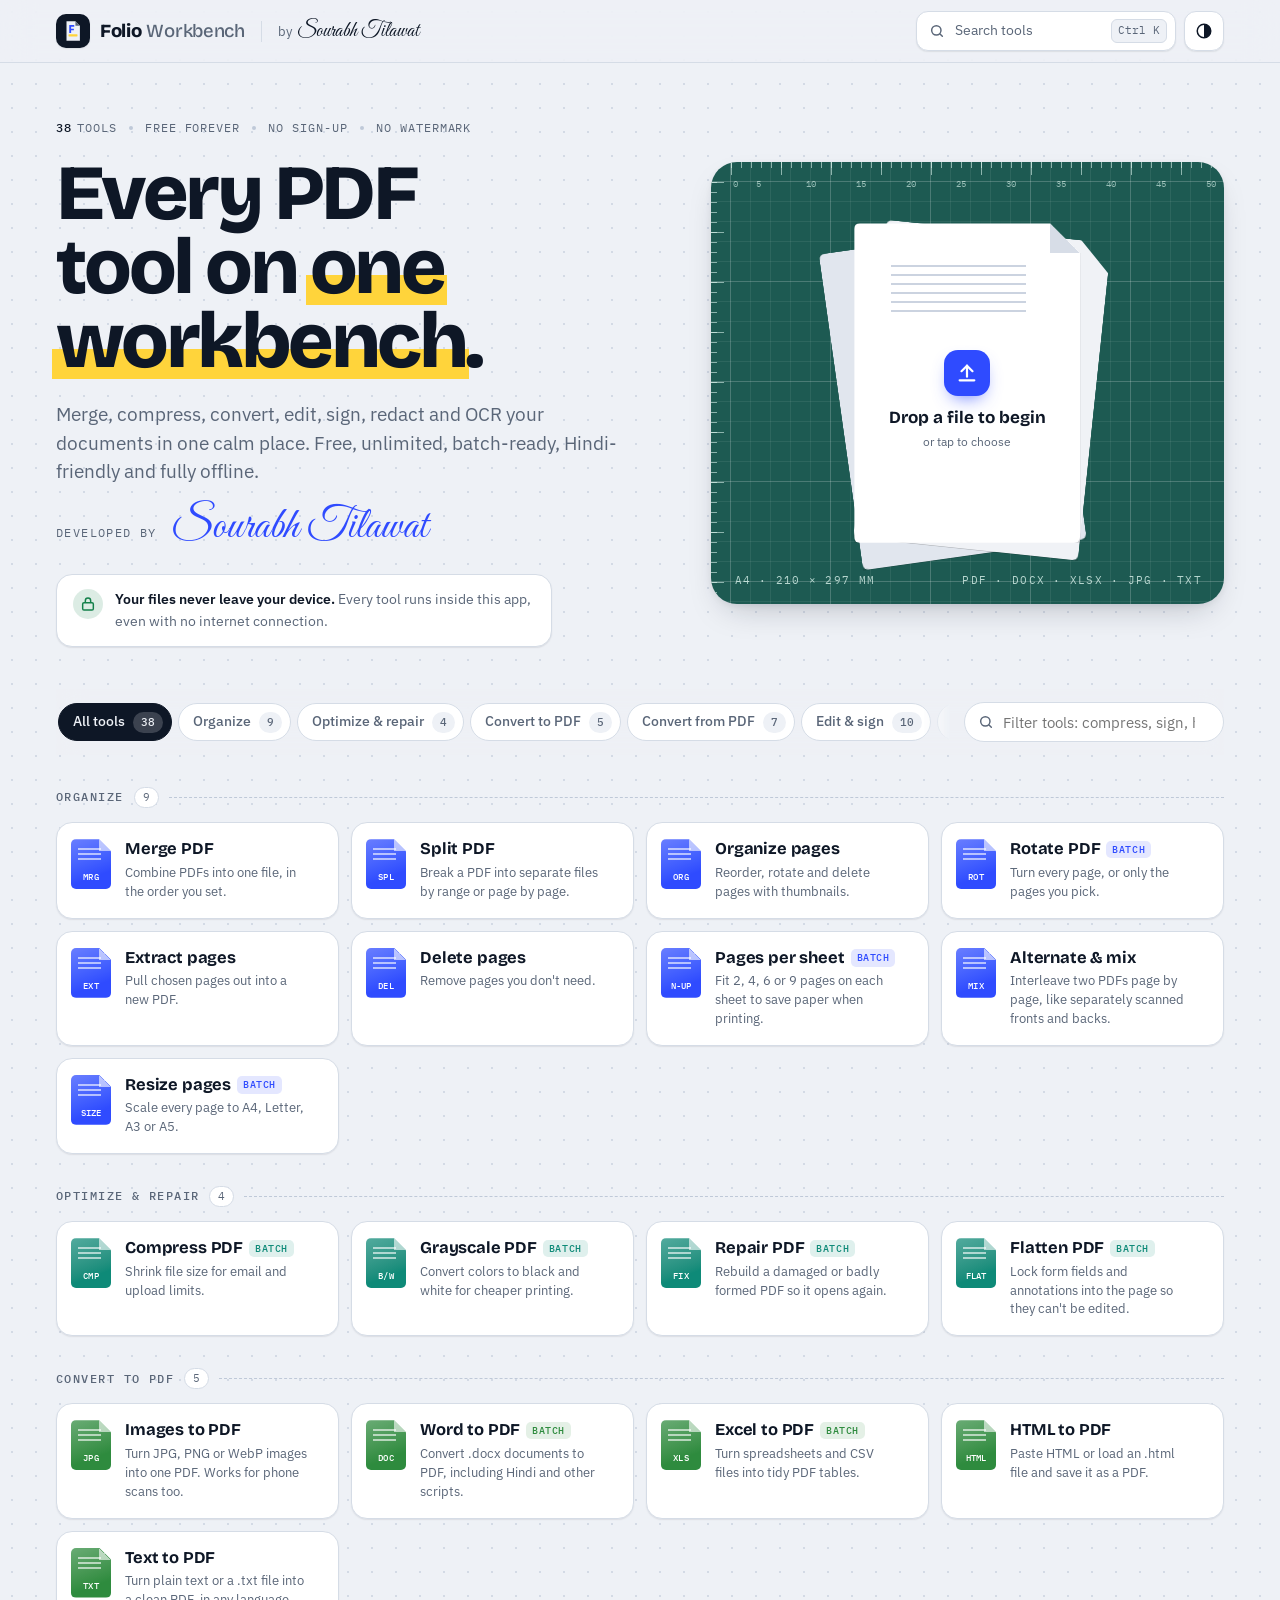
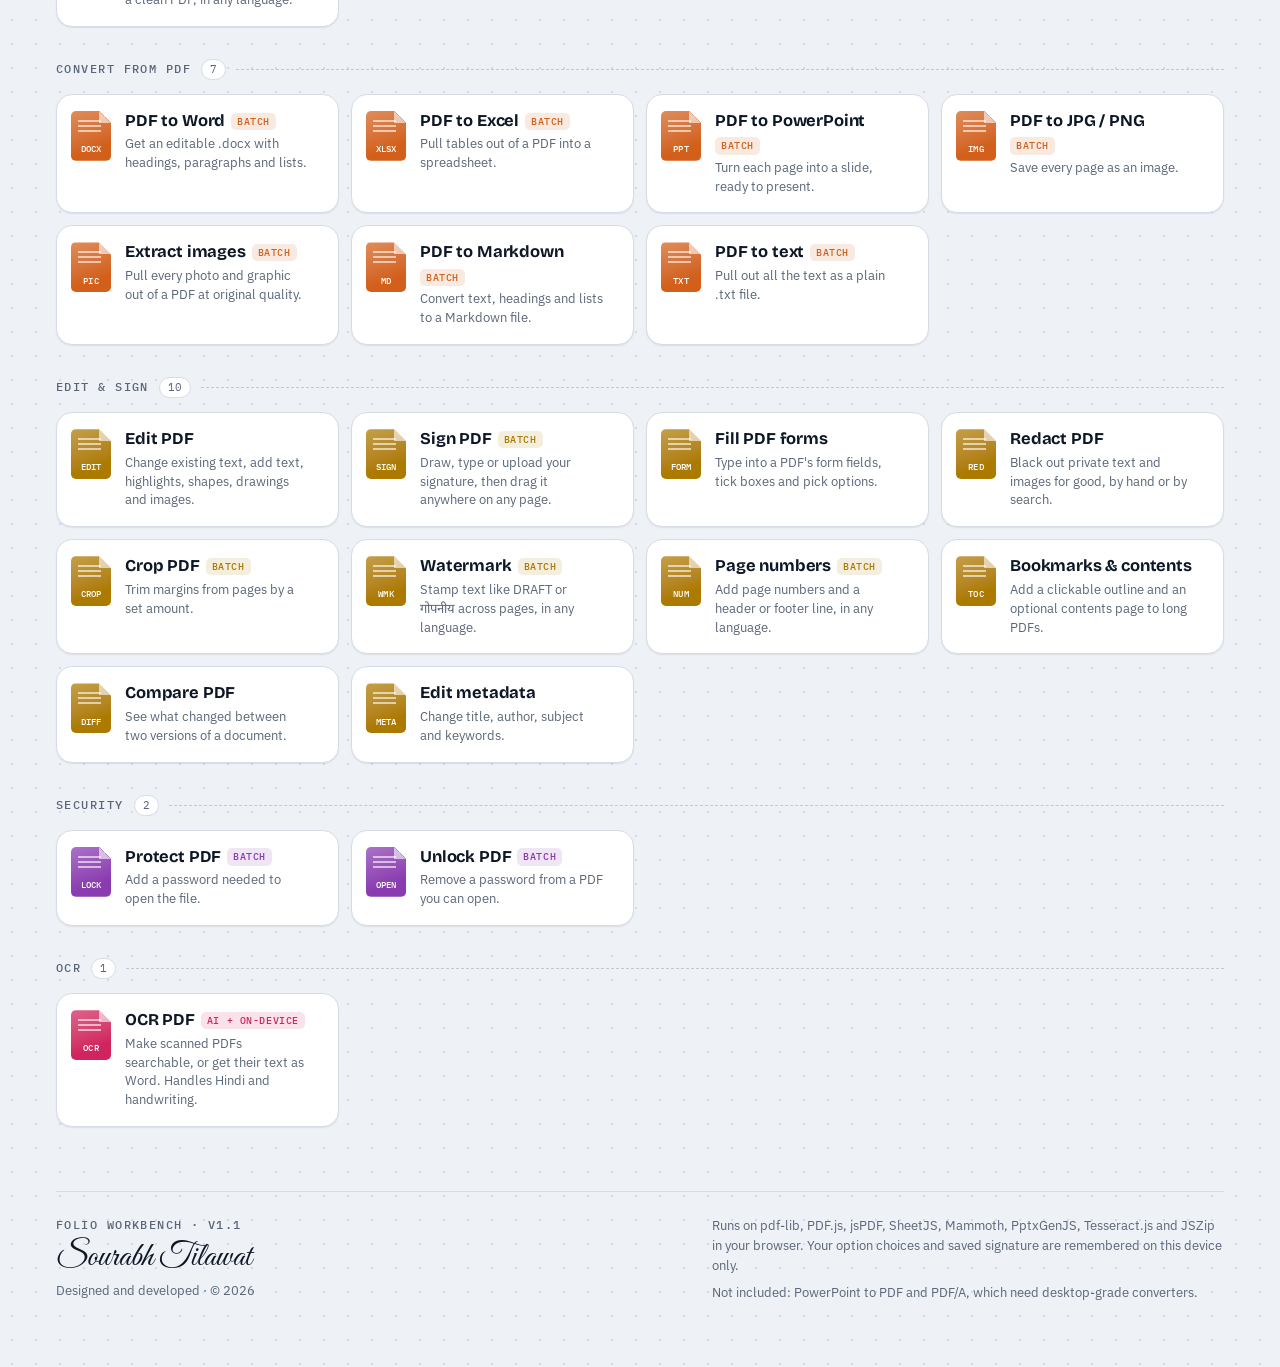
==== commit 4a215611: "Folio Pro: one-time lifetime unlock via Google Play Billing (1.2.0) Batch processing, OCR, Redact an" ====
--- a/app/src/main/assets/www/index.html
+++ b/app/src/main/assets/www/index.html
@@ -385,6 +385,18 @@
 .chatbar input{flex:1;min-width:0;height:42px;padding:0 14px;border:1px solid var(--line);border-radius:12px;background:var(--bg)}
 
 /* overlays */
+.tag.pro{background:linear-gradient(135deg,#f5b544,#e07b1a);color:#1b1206}
+.tb-pro{height:40px;padding:0 14px;border-radius:12px;border:0;font-weight:700;font-size:13px;letter-spacing:.02em;background:linear-gradient(135deg,#f5b544,#e07b1a);color:#1b1206;box-shadow:var(--shadow-1)}
+.tb-pro.owned{background:var(--surface);color:var(--ink);border:1px solid var(--line);font-weight:600}
+.pro-modal{width:min(520px,100%)}
+.pro-why{margin:10px 0 0;padding:10px 12px;border-radius:12px;background:color-mix(in srgb,#f5b544 16%,transparent);font-weight:500}
+.pro-list{list-style:none;margin:16px 0 0;padding:0;display:grid;gap:10px}
+.pro-list li{display:flex;gap:10px;align-items:flex-start;line-height:1.35}
+.pro-list li::before{content:"✓";flex:none;width:22px;height:22px;border-radius:50%;display:grid;place-items:center;font-size:12px;font-weight:700;background:var(--accent-soft);color:var(--accent)}
+.pro-acts{display:flex;flex-wrap:wrap;gap:10px;margin-top:20px}
+.pro-acts .run{flex:1 1 100%;margin:0}
+.pro-fine{margin:14px 0 0;color:var(--muted);font-size:12.5px;line-height:1.45}
+.run .pro-lock{font-family:var(--f-mono);font-size:11px;font-weight:600;padding:2px 7px;border-radius:6px;background:rgba(0,0,0,.18)}
 .overlay{position:fixed;inset:0;z-index:40;background:color-mix(in srgb,#05080F 45%,transparent);-webkit-backdrop-filter:blur(6px);backdrop-filter:blur(6px);display:flex;justify-content:center;align-items:flex-start;padding:max(9vh,calc(env(safe-area-inset-top,0px) + 20px)) max(16px,env(safe-area-inset-right,0px)) calc(20px + env(safe-area-inset-bottom,0px)) max(16px,env(safe-area-inset-left,0px));animation:fade .2s ease;overflow:auto}
 @keyframes fade{from{opacity:0}}
 .pal,.modal{width:min(660px,100%);background:var(--surface);border:1px solid var(--line);border-radius:22px;box-shadow:0 40px 90px -24px rgba(0,0,0,.55);overflow:hidden;animation:pop .28s var(--ease)}
@@ -444,6 +456,7 @@
     <span class="tb-credit">by <b>Sourabh Tilawat</b></span>
     <div class="tb-actions">
       <button class="tb-search" id="openPalette" type="button" aria-label="Search tools"><svg width="16" height="16" viewBox="0 0 24 24" fill="none" stroke="currentColor" stroke-width="2.2" stroke-linecap="round" aria-hidden="true"><circle cx="11" cy="11" r="7"/><path d="m20 20-3.5-3.5"/></svg><span>Search tools</span><kbd id="kbdHint">Ctrl K</kbd></button>
+      <button class="tb-pro" id="proBtn" type="button" hidden>Get Pro</button>
       <button class="tb-icon" id="themeBtn" type="button" hidden aria-label="Switch theme"><svg width="18" height="18" viewBox="0 0 24 24" aria-hidden="true"><circle cx="12" cy="12" r="9" fill="none" stroke="currentColor" stroke-width="2"/><path d="M12 3a9 9 0 0 1 0 18z" fill="currentColor"/></svg></button>
     </div>
   </div>
@@ -453,7 +466,7 @@
   <main id="shelfWrap">
     <section class="hero">
       <div class="hero-top">
-        <p class="eyebrow"><span><b id="toolCount">42</b> tools</span><span>Free forever</span><span>No sign-up</span><span>No watermark</span></p>
+        <p class="eyebrow"><span><b id="toolCount">42</b> tools</span><span id="freeTag">Free forever</span><span>No sign-up</span><span>No watermark</span></p>
         <h1>Every PDF tool on <span class="hl">one workbench</span>.</h1>
         <p class="lede" id="lede">Merge, compress, convert, edit, sign, redact and OCR your documents in one calm place. Free, unlimited, batch-ready and Hindi-friendly.</p>
       </div>
@@ -532,6 +545,25 @@
     <div id="pickAllWrap"><span class="lbl">More tools for this file</span><div class="pick-row" id="pickAll"></div></div>
   </div>
 </div>
+<div class="overlay" id="proModal" hidden>
+  <div class="modal pro-modal" role="dialog" aria-modal="true" aria-labelledby="proTitle">
+    <div class="modal-head"><span class="mh-ico" aria-hidden="true"><svg width="22" height="22" viewBox="0 0 24 24" fill="none" stroke="currentColor" stroke-width="2.2" stroke-linejoin="round"><path d="M12 3l2.7 5.6 6.1.9-4.4 4.3 1 6.1L12 17l-5.4 2.9 1-6.1L3.2 9.5l6.1-.9z"/></svg></span><div><h3 id="proTitle">Folio Pro</h3><p id="proSub">One-time payment. Yours for life.</p></div><button class="iconbtn" id="proClose" type="button" aria-label="Close">×</button></div>
+    <p class="pro-why" id="proWhy" hidden></p>
+    <ul class="pro-list">
+      <li><span><b>Batch processing</b>: compress, convert, sign or watermark many files at once</span></li>
+      <li><span><b>OCR</b>: make scanned PDFs searchable, in English and Hindi</span></li>
+      <li><span><b>Redact</b>: black out private text for good</span></li>
+      <li><span><b>Compare</b>: see what changed between two PDFs</span></li>
+      <li><span>Every Pro tool added in future updates</span></li>
+    </ul>
+    <div class="pro-acts">
+      <button class="run" id="proBuy" type="button"><span id="proBuyT">Unlock Pro</span></button>
+      <button class="small" id="proRestore" type="button">Restore purchase</button>
+      <button class="small" id="proLater" type="button">Not now</button>
+    </div>
+    <p class="pro-fine">Paid once through Google Play. No subscription, no ads, no account. All other tools stay free.</p>
+  </div>
+</div>
 <div class="actionbar" id="actionbar" hidden><button class="run" id="runMirror" type="button"></button></div>
 <div class="toast" id="toast" role="status" aria-live="polite" hidden></div>
 
@@ -550,6 +582,12 @@
 const tick = () => new Promise(r=>setTimeout(r,0));
 /* set by the Android / Windows app builds: {offline:true, shell:"android"|"windows"} */
 const ENV = window.FOLIO_ENV || {};
+/* ---------- Folio Pro (Android only, Google Play Billing) ---------- */
+const PRO={on:!!window.FolioBilling,owned:false,price:"",tools:["ocr","redact","compare"]};
+if(PRO.on){ try{ PRO.owned=!!FolioBilling.isPro(); PRO.price=FolioBilling.price()||""; }catch(e){} }
+const proTool=t=>PRO.on&&!PRO.owned&&PRO.tools.includes(t.id);
+const proNeeded=t=>!!t&&PRO.on&&!PRO.owned&&(PRO.tools.includes(t.id)||(!!t.batch&&typeof items!=="undefined"&&items.length>1));
+
 const absUrl = p => new URL(p,location.href).href;
 if(ENV.shell){ const pv=document.getElementById("privText"); if(pv) pv.innerHTML="<b>Your files never leave your device.</b> Every tool runs inside this app, even with no internet connection."; const ld=document.getElementById("lede"); if(ld) ld.textContent="Merge, compress, convert, edit, sign, redact and OCR your documents in one calm place. Free, unlimited, batch-ready, Hindi-friendly and fully offline."; }
 const store = {
@@ -1309,7 +1347,7 @@
 const KEYWORDS={watermark:"stamp hindi",numbers:"header footer hindi",txt2pdf:"hindi",word2pdf:"docx doc hindi",ocr:"scan searchable hindi tesseract",edit:"annotate whiteout text hindi",protect:"password encrypt lock",unlock:"password decrypt",compress:"reduce shrink size smaller",img2pdf:"jpg png photo scan camera",bookmarks:"outline toc table of contents",imgx:"photos pictures",sign:"signature autograph initials esign drag",redact:"hide blackout private"};
 const toolText=t=>(t.name+" "+t.desc+" "+t.code+" "+GROUPS[t.g]+" "+(KEYWORDS[t.id]||"")+(t.batch?" batch bulk":"")).toLowerCase();
 const matchTool=(t,q)=>!q||q.split(/\s+/).every(w=>toolText(t).includes(w));
-const badges=t=>(t.ai===true?`<span class="tag">AI</span>`:t.ai==="both"?`<span class="tag soft">AI + ON-DEVICE</span>`:"")+(t.batch?`<span class="tag soft">BATCH</span>`:"");
+const badges=t=>(proTool(t)?`<span class="tag pro">PRO</span>`:"")+(t.ai===true?`<span class="tag">AI</span>`:t.ai==="both"?`<span class="tag soft">AI + ON-DEVICE</span>`:"")+(t.batch?`<span class="tag soft">BATCH</span>`:"");
 const sheetHtml=(t,cls)=>`<span class="sheet${cls?" "+cls:""}" style="${gc(t.g)}"><span>${t.code}</span></span>`;
 let CAT=-1;
 function drawTabs(){
@@ -1425,7 +1463,7 @@
   const need=cur.max===2?"Add two files.":cur.multi?(cur.min>1?"Add two or more files.":"Add one or more files."):cur.batch?"No file yet. You can add several.":"No file yet.";
   $("fileEmpty").textContent=items.length?"":(cur.optional?"Optional. You can paste content in Options instead.":need);
   $("filesHead").textContent=items.length>1?`Files · ${items.length}`:"Files";
-  if(!running){ const label=(cur.batch&&items.length>1?`${cur.btn} · ${items.length} files`:cur.btn)||"Run"; $("run").innerHTML=`<span>${esc(label)}</span><span class="arrow" aria-hidden="true">→</span>`; }
+  if(!running){ const label=(cur.batch&&items.length>1?`${cur.btn} · ${items.length} files`:cur.btn)||"Run"; $("run").innerHTML=`<span>${esc(label)}</span>${proNeeded(cur)?`<span class="pro-lock">PRO</span>`:""}<span class="arrow" aria-hidden="true">→</span>`; }
   $("run").disabled=running||(!cur.optional&&(!items.length||items.length<(cur.min||1)||items.some(x=>x.bad)));
   if($("results").hidden) setStep(items.length||cur.optional?2:1);
   syncBar();
@@ -1822,7 +1860,7 @@
   syncBar();
 }
 $("run").onclick=async()=>{
-  const t=cur; if(running||!t) return; $("err").hidden=true; $("results").hidden=true; closePV();
+  const t=cur; if(running||!t) return; if(proNeeded(t)){ openPro(PRO.tools.includes(t.id)?`${t.name} is part of Folio Pro.`:`Processing ${items.length} files at once is part of Folio Pro. One file at a time stays free.`); return; } $("err").hidden=true; $("results").hidden=true; closePV();
   if(t.plain){ const enc=items.find(x=>x.enc); if(enc){ showErr(`${enc.file.name} is password-protected. Open it with Unlock PDF first, then come back.`); return; } }
   running=true; setBusy(true); $("prog").hidden=false;
   const p=(m,f)=>{ $("progT").textContent=m; const v=Math.round(Math.min(1,f||0)*100); $("barI").style.width=v+"%"; $("progPct").textContent=v+"%"; };
@@ -1907,7 +1945,7 @@
 const NARROW=matchMedia("(max-width: 900px)");
 new IntersectionObserver(([en])=>{ runVisible=en.isIntersecting; syncBar(); }).observe($("run"));
 function syncBar(){
-  const r=$("run"), bar=$("actionbar"), show=!!cur&&!$("bench").hidden&&!r.hidden&&!runVisible&&NARROW.matches&&$("pickModal").hidden;
+  const r=$("run"), bar=$("actionbar"), show=!!cur&&!$("bench").hidden&&!r.hidden&&!runVisible&&NARROW.matches&&$("pickModal").hidden&&$("proModal").hidden;
   bar.hidden=!show; document.body.classList.toggle("has-bar",show);
   if(show){ const m=$("runMirror"); m.innerHTML=r.innerHTML; m.disabled=r.disabled; m.classList.toggle("busy",r.classList.contains("busy")); }
 }
@@ -1980,6 +2018,37 @@
   setTimeout(()=>showPicker(files),60);
 };
 
+/* ---------- Folio Pro UI ---------- */
+function proUI(){
+  const b=$("proBtn"); if(b){ b.hidden=!PRO.on; b.textContent=PRO.owned?"Pro ✓":"Get Pro"; b.classList.toggle("owned",PRO.owned); }
+  const ft=$("freeTag"); if(ft&&PRO.on) ft.textContent=PRO.owned?"Pro unlocked":"Free core tools";
+  $("proBuyT").textContent=PRO.owned?"Pro is unlocked":PRO.price?`Unlock for ${PRO.price}`:"Unlock Pro";
+  $("proBuy").disabled=PRO.owned;
+}
+function openPro(why){
+  if(!PRO.on) return;
+  const w=$("proWhy"); w.hidden=!why; w.textContent=why||"";
+  proUI(); $("proModal").hidden=false; syncBar();
+  try{ FolioBilling.refresh(); }catch(e){}
+}
+function closePro(){ $("proModal").hidden=true; syncBar(); }
+window.folioPro=s=>{
+  if(!s) return; if(typeof s==="string"){ try{ s=JSON.parse(s); }catch(e){ return; } }
+  const was=PRO.owned; if("owned" in s) PRO.owned=!!s.owned; if(s.price) PRO.price=s.price;
+  if(s.event==="purchased"&&PRO.owned){ closePro(); toast("Folio Pro unlocked. Thank you!","ok"); }
+  else if(s.event==="restored") toast(PRO.owned?"Purchase restored. Pro is unlocked.":"No Pro purchase found on this Google account.",PRO.owned?"ok":undefined);
+  else if(s.event==="pending") toast("Payment pending. Pro unlocks as soon as Google confirms it.");
+  else if(s.event==="error"&&s.message) toast(s.message);
+  proUI(); if(was!==PRO.owned){ drawShelf($("find").value); if(cur) renderFiles(); }
+};
+$("proBtn").onclick=()=>openPro("");
+$("proClose").onclick=closePro; $("proLater").onclick=closePro;
+$("proModal").addEventListener("click",e=>{ if(e.target.id==="proModal") closePro(); });
+$("proBuy").onclick=()=>{ if(PRO.owned) return; try{ FolioBilling.buy(); }catch(e){ toast("Google Play isn't available right now. Try again in a moment."); } };
+$("proRestore").onclick=()=>{ try{ FolioBilling.restore(); toast("Checking your purchases…"); }catch(e){} };
+document.addEventListener("keydown",e=>{ if(e.key==="Escape"&&!$("proModal").hidden) closePro(); });
+proUI();
+
 route(); booted=true;
 })();
 </script>
